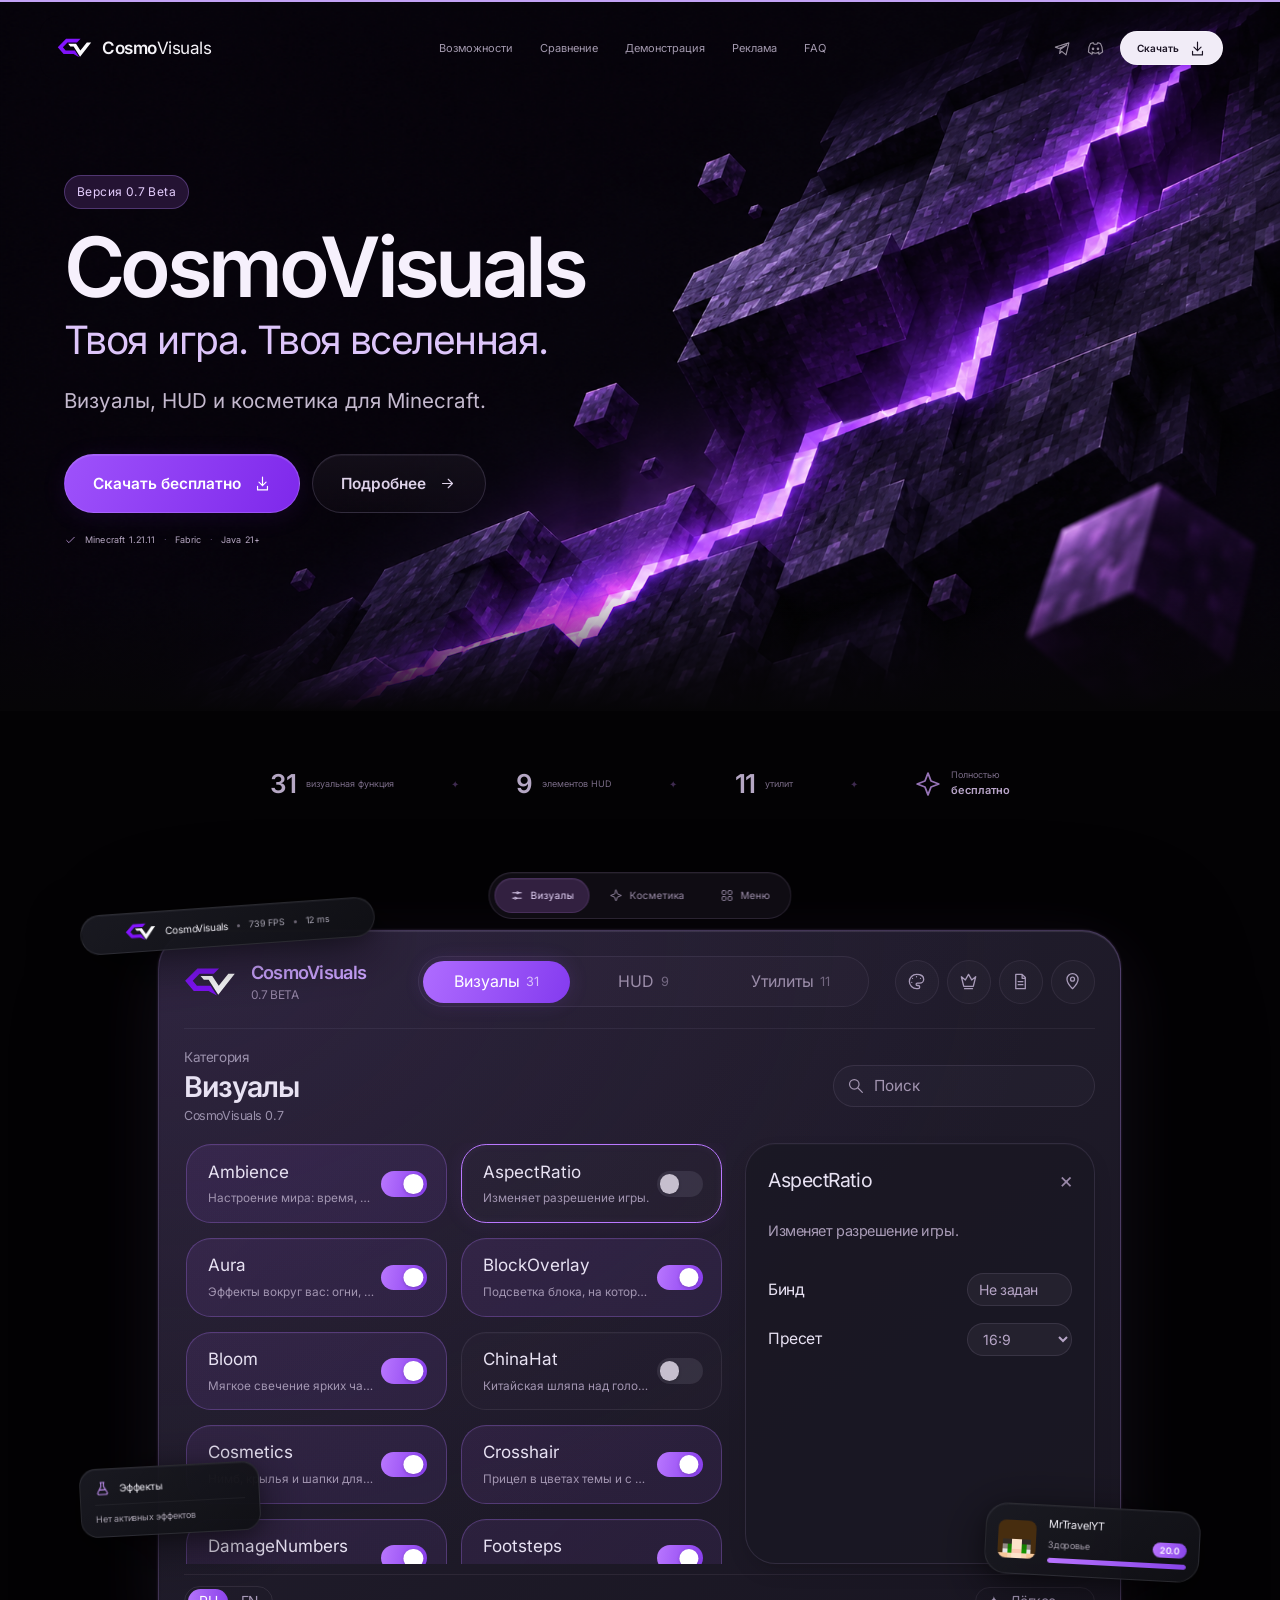
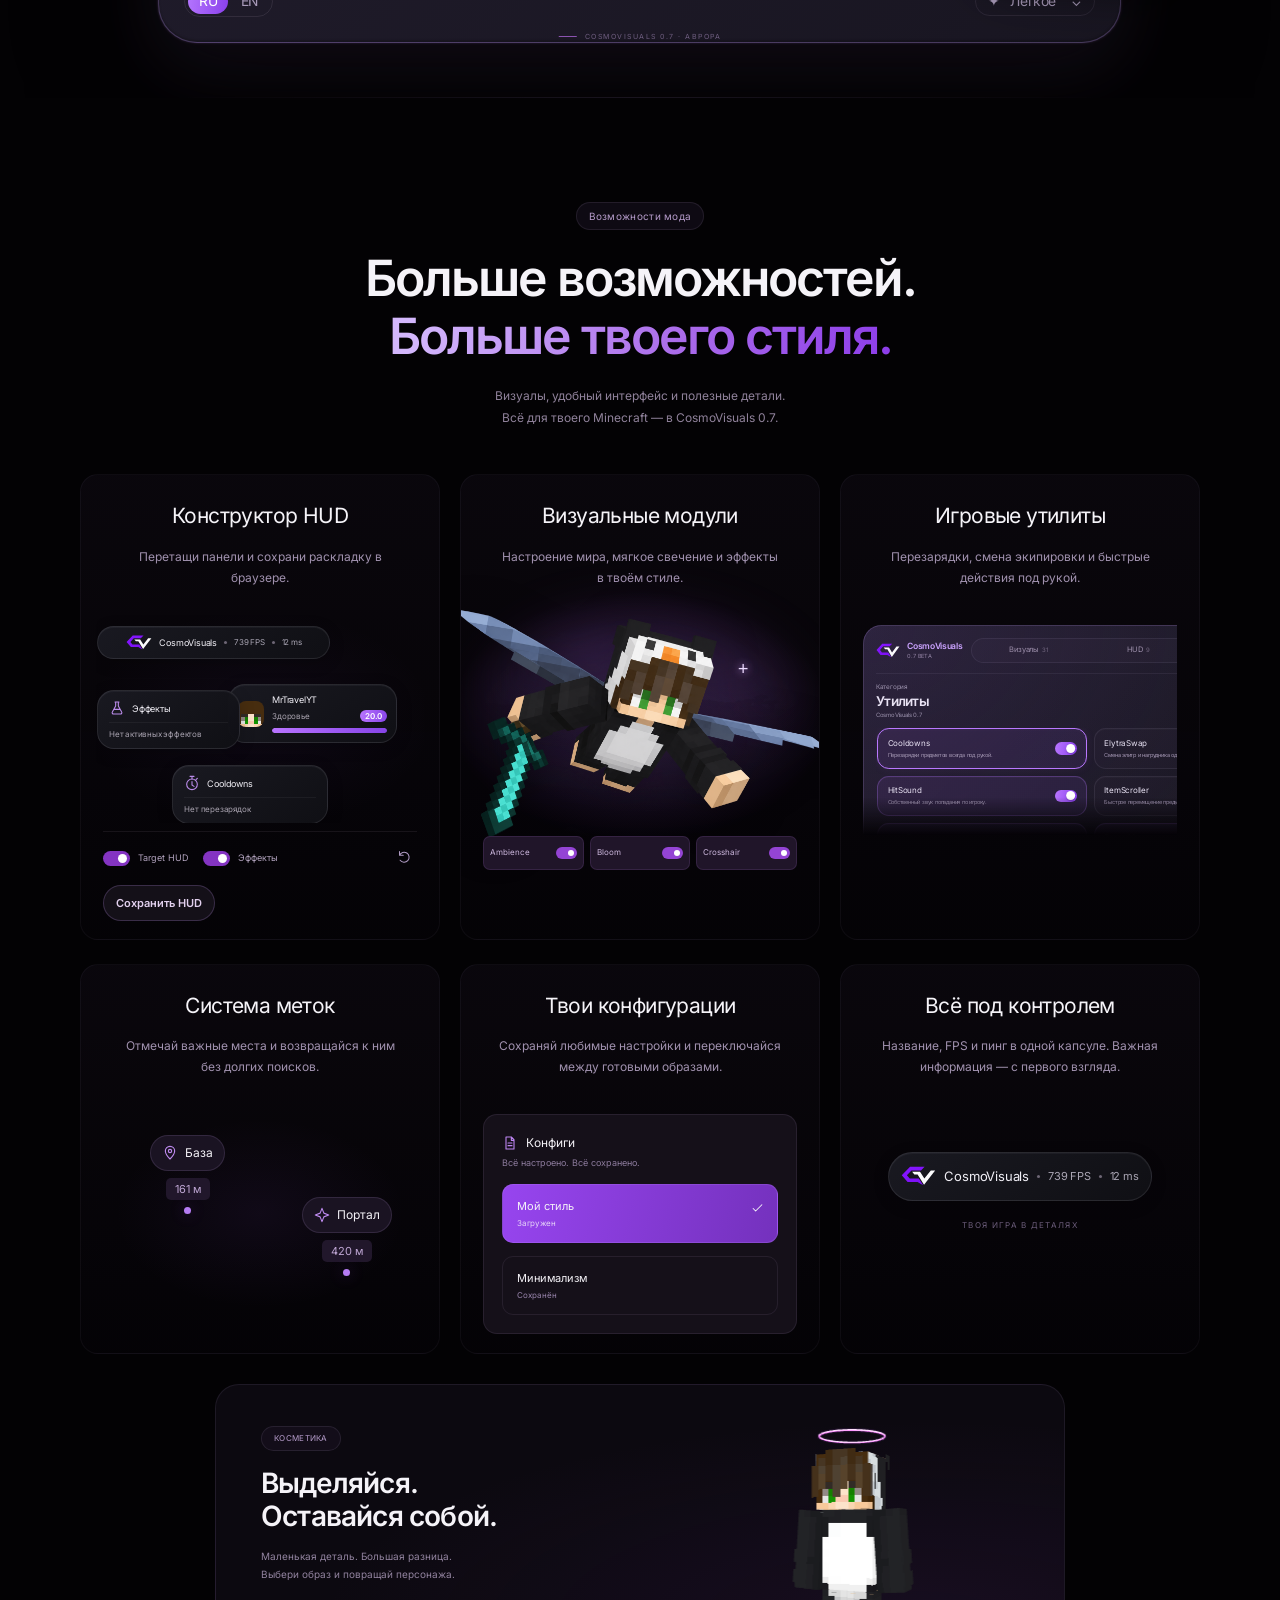
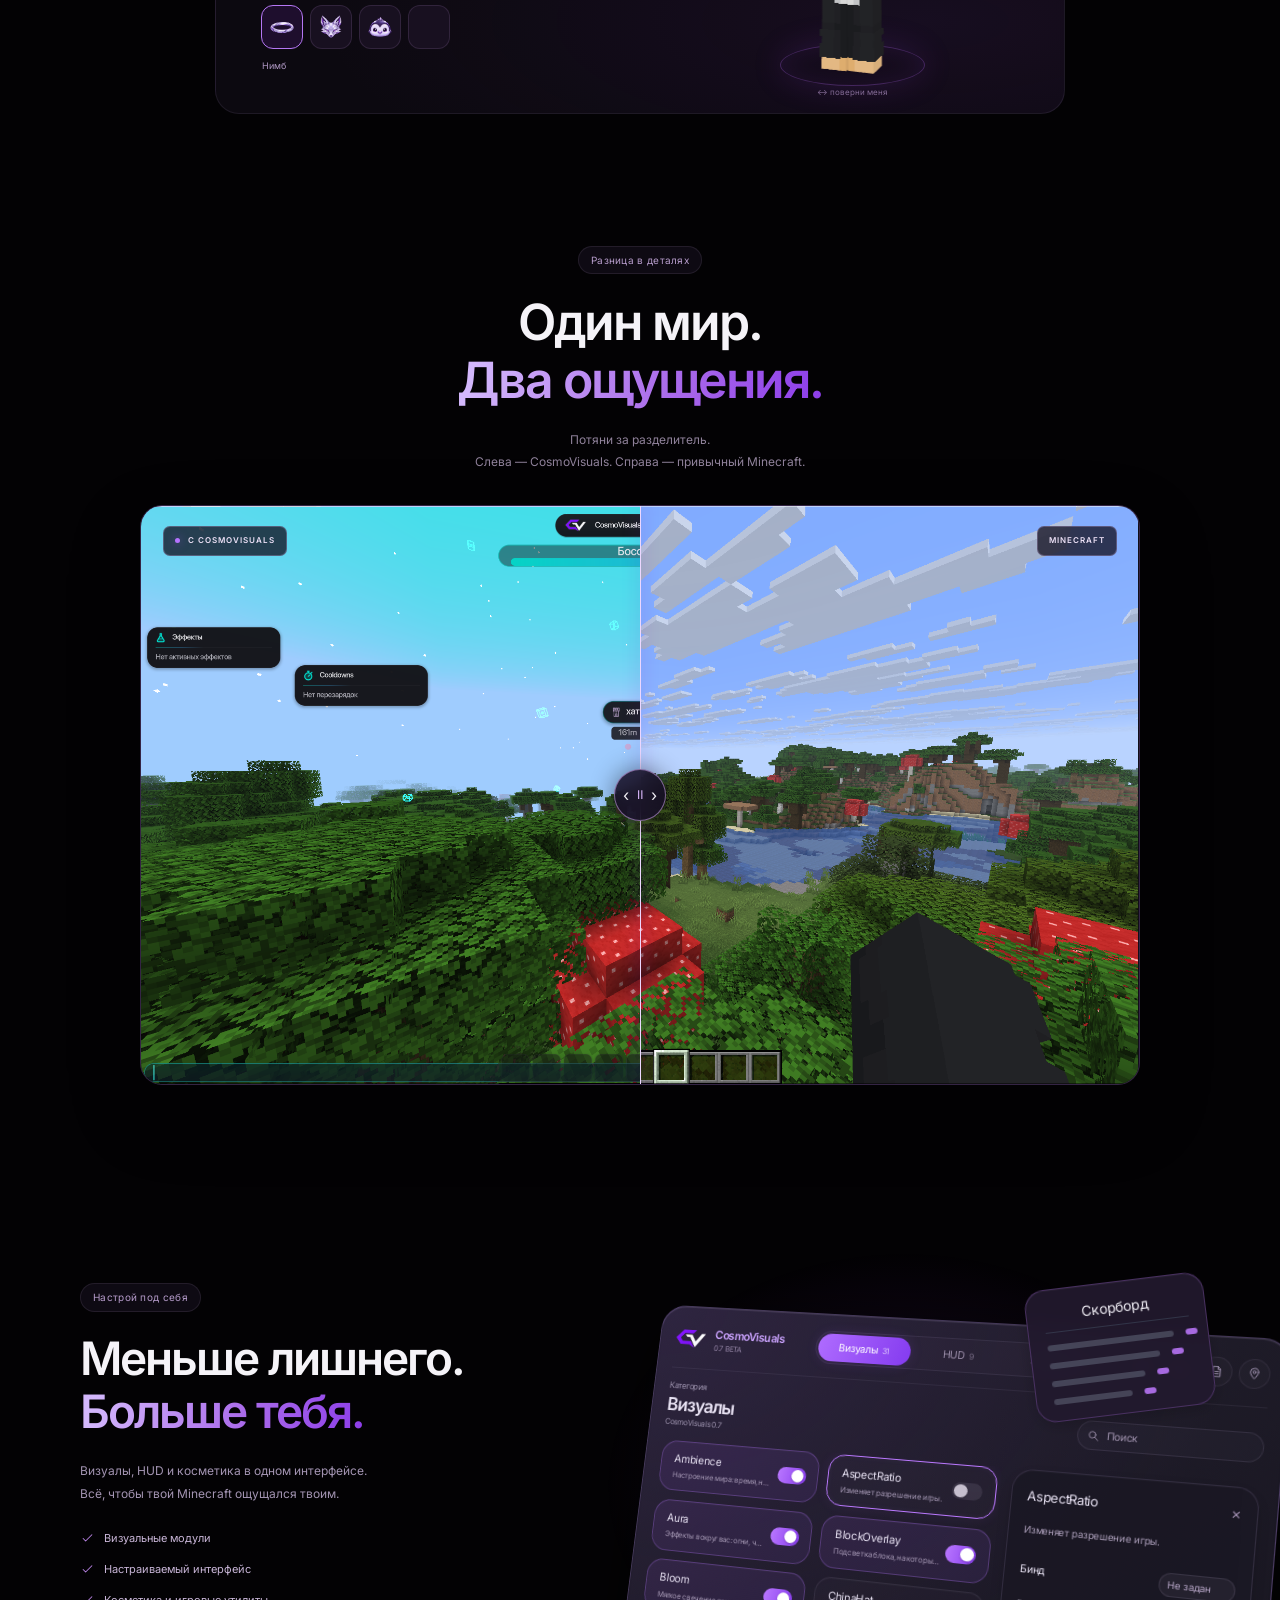
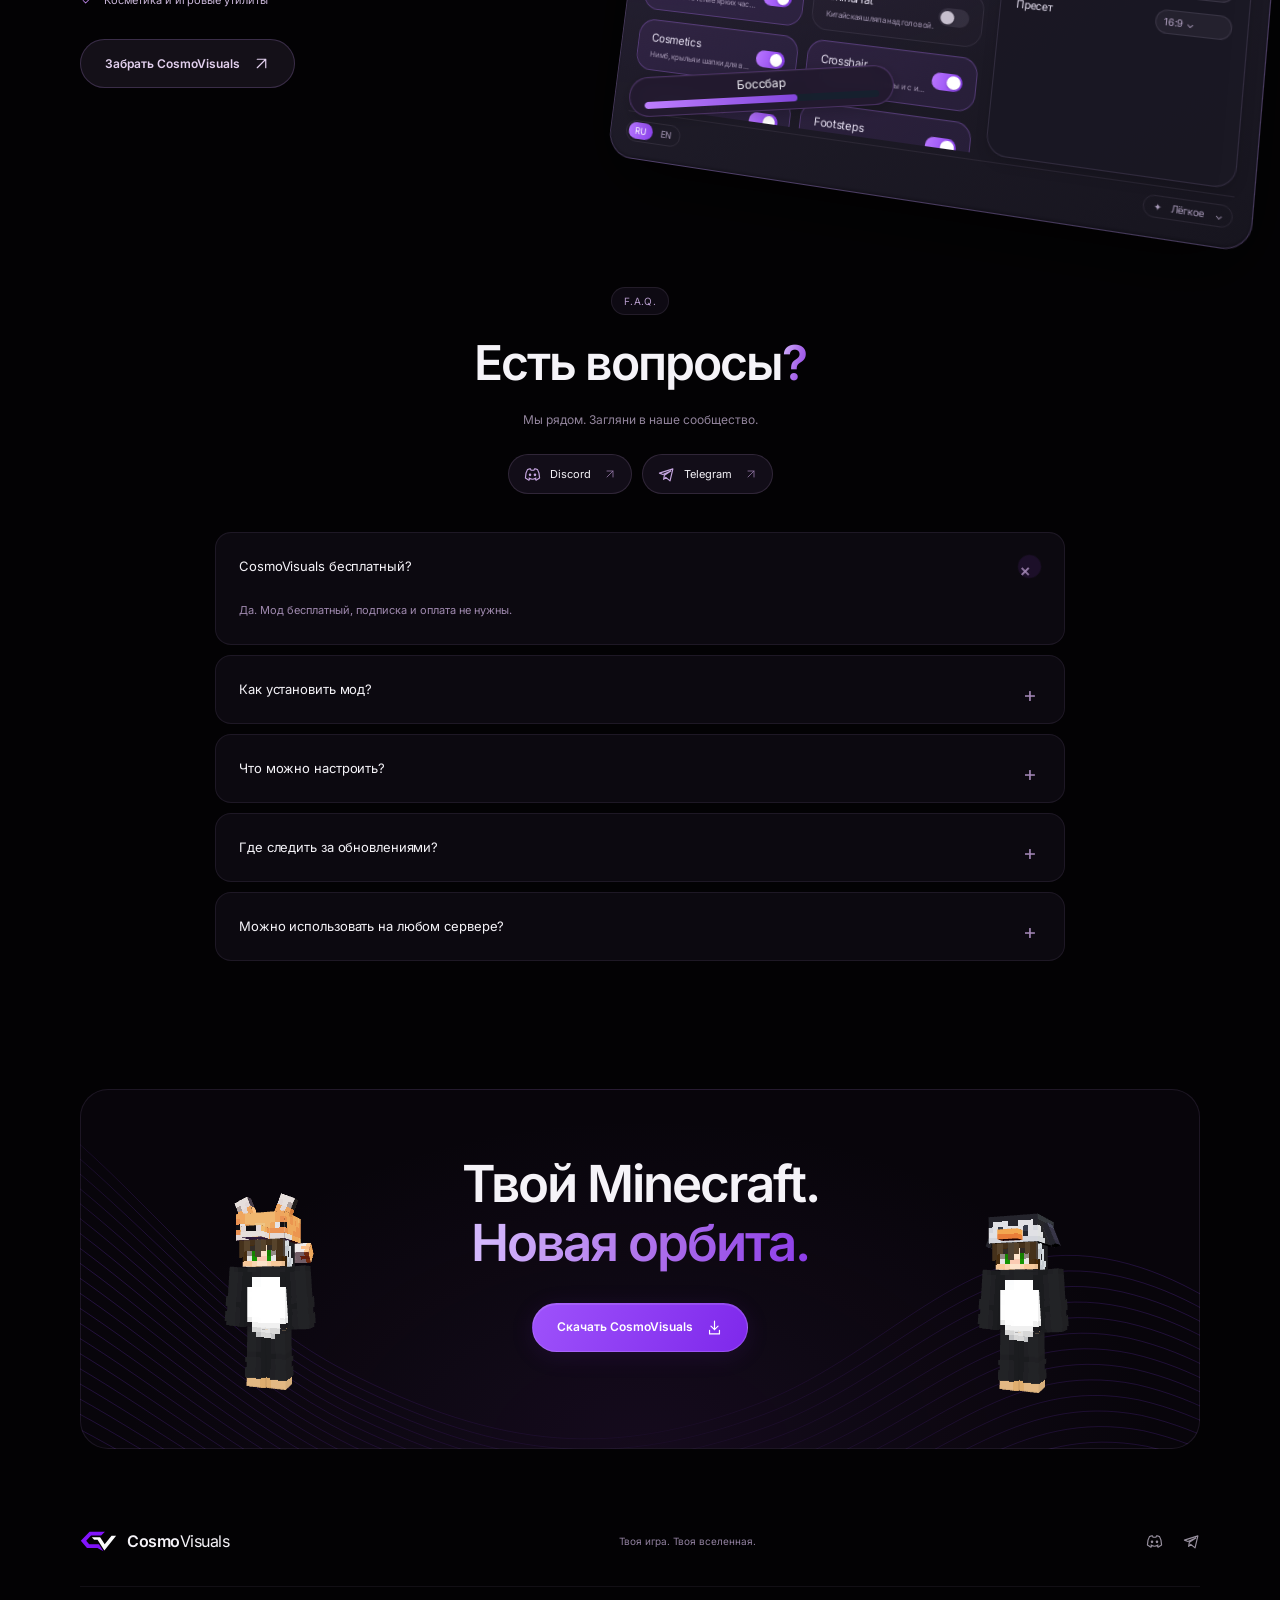
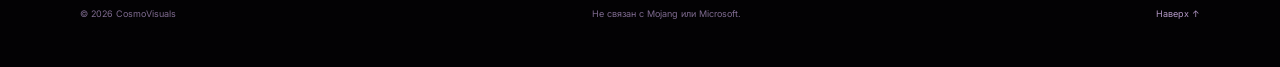
==== index.html @ cb6f689f "Add files via upload" ====
<!doctype html>
<html lang="ru" data-site-motion="always">
<head>
  <meta charset="UTF-8">
  <meta name="viewport" content="width=device-width, initial-scale=1">
  <meta name="theme-color" content="#030204">
  <meta name="description" content="CosmoVisuals — бесплатный визуальный мод для Minecraft. Настраиваемый HUD, визуальные эффекты и косметика в твоём стиле.">
  <meta property="og:title" content="CosmoVisuals — твоя игра, твоя вселенная">
  <meta property="og:description" content="Визуалы, HUD и косметика. Собери свой Minecraft с CosmoVisuals.">
  <meta property="og:type" content="website">
  <title>CosmoVisuals — твоя игра, твоя вселенная</title>
  <link rel="icon" type="image/svg+xml" href="assets/native/brand/logo.svg">
  <link rel="stylesheet" href="styles.css?v=portrait-1">
  <link rel="stylesheet" href="product-ui.css?v=portrait-1">
  <link rel="stylesheet" href="motion.css?v=hover-1">
  <script>
    if ('IntersectionObserver' in window) {
      document.documentElement.classList.add('motion-ready', 'motion-boot');
      window.cosmoMotionFallback = setTimeout(() => {
        document.documentElement.classList.remove('motion-ready', 'motion-boot');
      }, 3000);
    }
  </script>
  <script src="product-ui.js?v=20261025-1" defer></script>
  <script src="app.js?v=hover-1" defer></script>
  <script src="motion.js?v=hover-1" defer></script>
  <script src="download.js?v=20261103-2" defer></script>
  <script type="module" src="model-viewer.js?v=20261025-3"></script>
</head>
<body>
  <svg class="icon-library" xmlns="http://www.w3.org/2000/svg" aria-hidden="true"><defs>
    <symbol id="i-arrow" viewBox="0 0 24 24"><path d="M5 12h14m-6-6 6 6-6 6"/></symbol>
    <symbol id="i-download" viewBox="0 0 24 24"><path d="M12 3v12m-5-5 5 5 5-5M5 16v5h14v-5"/></symbol>
    <symbol id="i-play" viewBox="0 0 24 24"><path d="m9 5 11 7-11 7z"/></symbol>
    <symbol id="i-up-right" viewBox="0 0 24 24"><path d="M6 18 18 6M6 6h12v12"/></symbol>
    <symbol id="i-sliders" viewBox="0 0 24 24"><path d="M4 7h7m4 0h5M4 17h3m4 0h9"/><circle cx="13" cy="7" r="2"/><circle cx="9" cy="17" r="2"/></symbol>
    <symbol id="i-spark" viewBox="0 0 24 24"><path d="m12 2 2.8 7.2L22 12l-7.2 2.8L12 22l-2.8-7.2L2 12l7.2-2.8z"/></symbol>
    <symbol id="i-grid" viewBox="0 0 24 24"><rect x="3" y="3" width="7" height="7" rx="1.5"/><rect x="14" y="3" width="7" height="7" rx="1.5"/><rect x="3" y="14" width="7" height="7" rx="1.5"/><rect x="14" y="14" width="7" height="7" rx="1.5"/></symbol>
    <symbol id="i-telegram" viewBox="0 0 24 24"><path d="m21 4-4 17-6-5-3 3 1-6 9-6-11 5-5-2z"/></symbol>
    <symbol id="i-discord" viewBox="0 0 24 24"><path d="M8 4 5 5C3 8 2 13 2 17l5 3 1-2m8-14 3 1c2 3 3 8 3 12l-5 3-1-2M7 17c3 2 7 2 10 0M9 4l1 2h4l1-2"/><circle cx="8.5" cy="12.5" r="1"/><circle cx="15.5" cy="12.5" r="1"/></symbol>
    <symbol id="i-check" viewBox="0 0 24 24"><path d="m5 12 4 4L19 6"/></symbol>
    <symbol id="i-reset" viewBox="0 0 24 24"><path d="M4 10a8 8 0 1 1 1 8M4 4v6h6"/></symbol>
<symbol id="i-halo" viewBox="0 0 24 24"><ellipse cx="12" cy="7" rx="9" ry="3"/><path d="M8 15c0-5 8-5 8 0v6H8z"/></symbol><symbol id="i-fox" viewBox="0 0 24 24"><path d="m4 3 6 4h4l6-4-1 12-7 6-7-6zM8 12h1m6 0h1m-6 4h4"/></symbol><symbol id="i-penguin" viewBox="0 0 24 24"><path d="M5 19V9a7 7 0 0 1 14 0v10l-4 2H9zM9 9h.01M15 9h.01m-6 4 3 2 3-2"/></symbol><symbol id="i-pig" viewBox="0 0 24 24"><path d="m5 8-2-5 7 3h4l7-3-2 5v11H5z"/><rect x="8" y="12" width="8" height="5" rx="2"/><path d="M10 14h.01M14 14h.01M8 9h.01M16 9h.01"/></symbol>

    <symbol id="i-palette" viewBox="0 0 24 24"><path d="M12 3a9 9 0 1 0 0 18h2a2 2 0 0 0 0-4h-1a1.5 1.5 0 0 1 0-3h3a5 5 0 0 0 5-5c0-4-4-6-9-6Z"/><path d="M7 8h.01M12 6h.01M17 8h.01M6 13h.01"/></symbol>
    <symbol id="i-crown" viewBox="0 0 24 24"><path d="m3 6 5 4 4-7 4 7 5-4-3 12H6ZM7 21h10"/></symbol>
    <symbol id="i-file" viewBox="0 0 24 24"><path d="M6 3h8l4 4v14H6ZM14 3v5h4M9 12h6M9 16h6"/></symbol>
    <symbol id="i-pin" viewBox="0 0 24 24"><path d="M19 9c0 5-7 12-7 12S5 14 5 9a7 7 0 1 1 14 0Z"/><circle cx="12" cy="9" r="2.5"/></symbol>
    <symbol id="i-search" viewBox="0 0 24 24"><circle cx="10" cy="10" r="6.5"/><path d="m15 15 6 6"/></symbol>
    <symbol id="i-clock" viewBox="0 0 24 24"><circle cx="12" cy="14" r="8"/><path d="M9 2h6M12 2v4m6 1 2-2M12 10v5l3 2"/></symbol>
    <symbol id="i-flask" viewBox="0 0 24 24"><path d="M9 3h6M10 3v6L5 18a2 2 0 0 0 2 3h10a2 2 0 0 0 2-3l-5-9V3M8 14h8"/></symbol>
    <symbol id="i-eye" viewBox="0 0 24 24"><path d="M2 12s4-7 10-7 10 7 10 7-4 7-10 7S2 12 2 12Z"/><circle cx="12" cy="12" r="3"/></symbol>
  </defs></svg>
  <a class="skip-link" href="#features">Перейти к содержанию</a>
  <header class="site-header">
    <a class="brand" href="#home" aria-label="CosmoVisuals — главная"><img src="assets/native/brand/logo.svg" alt="" width="44" height="25"><span>Cosmo<span class="brand-light">Visuals</span></span></a>
    <nav class="desktop-nav" aria-label="Главная навигация"><a href="#features">Возможности</a><a href="#experience">Сравнение</a><a href="#showcase">Демонстрация</a><a href="advertising.html">Реклама</a><a href="#faq">FAQ</a></nav>
    <div class="header-actions"><a class="social-icon header-social header-telegram" href="https://t.me/cosmovisuals" target="_blank" rel="noopener noreferrer" aria-label="Telegram CosmoVisuals"><svg><use href="#i-telegram"/></svg></a><a class="social-icon header-social" href="https://dsc.gg/cosmovisuals" target="_blank" rel="noopener noreferrer" aria-label="Discord CosmoVisuals"><svg><use href="#i-discord"/></svg></a><button class="button button-small" data-open-download>Скачать <svg><use href="#i-download"/></svg></button><button class="menu-toggle" data-menu-toggle aria-expanded="false" aria-controls="mobile-nav" aria-label="Открыть меню"><span></span><span></span></button></div>
  </header>
  <nav id="mobile-nav" aria-label="Мобильная навигация"><a href="#features">Возможности</a><a href="#experience">Сравнение</a><a href="#showcase">Демонстрация</a><a href="advertising.html">Реклама</a><a href="#faq">FAQ</a><a href="https://t.me/cosmovisuals" target="_blank" rel="noopener noreferrer">Telegram ↗</a></nav>
  <main>
    <div class="page-progress" aria-hidden="true"></div>
    <section class="hero" id="home">
      <div class="hero-cover">
        <div class="hero-rift-art" aria-hidden="true">
          <svg viewBox="0 0 1683 935" focusable="false">
            <defs>
              <image id="rift-texture" href="assets/hero-rift.png" width="1683" height="935"/>
              <filter id="rift-glow-soften" x="-.15" y="-.15" width="1.3" height="1.3">
                <feGaussianBlur stdDeviation="34"/>
              </filter>
              <linearGradient id="rift-ray-color" x1="100%" y1="100%" x2="0%" y2="0%">
                <stop stop-color="#fff0ff" stop-opacity="1"/>
                <stop offset=".52" stop-color="#d195ff" stop-opacity=".68"/>
                <stop offset="1" stop-color="#883eff" stop-opacity="0"/>
              </linearGradient>
              <clipPath id="rift-ray-opening">
                <path d="M997 675 L1006 651 L1023 644 L1034 636 L1040 620 L1048 596 L1066 590 L1074 582 L1084 570 L1092 558 L1102 552 L1146 544 L1178 535 L1187 536 L1156 548 L1142 556 L1102 562 L1090 576 L1072 597 L1062 623 L1054 636 L1037 649 L1026 675 Z"/>
              </clipPath>
              <mask id="rift-glow-band">
                <path class="rift-light-trail" pathLength="100" d="M160 1080 L475 930 L647 876 L739 831 L849 762 L963 720 L1045 669 L1085 594 L1141 563 L1255 526 L1299 445 L1366 396 L1417 349 L1463 280 L1510 190 L1542 107 L1584 44 L1640 -20 L1850 -240" fill="none" stroke="white" stroke-width="104" filter="url(#rift-glow-soften)"/>
              </mask>
            </defs>
            <use href="#rift-texture"/>
            <use class="rift-glow" href="#rift-texture" mask="url(#rift-glow-band)"/>
            <g clip-path="url(#rift-ray-opening)">
              <g class="rift-rays" fill="url(#rift-ray-color)" stroke="none">
                <path d="M1007 674 L1012 652 L1035 638 L1020 653 L1018 674 Z"/>
                <path d="M1045 632 L1049 608 L1064 595 L1057 611 L1053 632 Z"/>
                <path d="M1093 568 L1104 556 L1157 544 L1113 558 L1100 568 Z"/>
              </g>
            </g>
          </svg>
        </div>
        <div class="hero-copy">
          <span class="hero-version eyebrow">Версия 0.7 Beta</span>
          <h1 class="hero-brand">CosmoVisuals</h1>
          <p class="hero-slogan">Твоя игра. Твоя вселенная.</p>
          <p class="hero-description">Визуалы, HUD и косметика для Minecraft.</p>
          <div class="hero-buttons"><button class="button" data-open-download>Скачать бесплатно <svg><use href="#i-download"/></svg></button><a class="button button-ghost" href="#features">Подробнее <svg><use href="#i-arrow"/></svg></a></div>
          <div class="hero-compatibility"><span class="compatibility-mark"><svg><use href="#i-check"/></svg></span> Minecraft 1.21.11 <span>·</span> Fabric <span>·</span> Java 21+</div>
        </div>
      </div>
      <div class="spec-strip page-width"><div><strong>31</strong><span>визуальная функция</span></div><span class="spec-cross" aria-hidden="true">✦</span><div><strong>9</strong><span>элементов HUD</span></div><span class="spec-cross" aria-hidden="true">✦</span><div><strong>11</strong><span>утилит</span></div><span class="spec-cross" aria-hidden="true">✦</span><div class="free-spec"><svg><use href="#i-spark"/></svg><span>Полностью<br><strong>бесплатно</strong></span></div></div>
      <div class="hero-stage" draggable="false" aria-label="Интерфейс CosmoVisuals">
        <div class="orbit orbit-one" aria-hidden="true"></div><div class="orbit orbit-two" aria-hidden="true"></div>
        <div class="scene-switcher" role="tablist" aria-label="Предпросмотр интерфейса"><button role="tab" id="tab-gui" aria-controls="scene-gui" data-scene="gui" class="active" aria-selected="true"><svg><use href="#i-sliders"/></svg>Визуалы</button><button role="tab" id="tab-cosmetics" aria-controls="scene-cosmetics" data-scene="cosmetics" aria-selected="false"><svg><use href="#i-spark"/></svg>Косметика</button><button role="tab" id="tab-menu" aria-controls="scene-menu" data-scene="menu" aria-selected="false"><svg><use href="#i-grid"/></svg>Меню</button></div>
        <div class="interface-frame"><div data-hero-scene="gui" id="scene-gui" role="tabpanel" aria-labelledby="tab-gui" class="hero-native-scene active"><div data-gui-demo="visuals" data-gui-interactive="true" aria-label="Интерактивный интерфейс CosmoVisuals 0.7"></div></div><div data-hero-scene="cosmetics" id="scene-cosmetics" role="tabpanel" aria-labelledby="tab-cosmetics" class="hero-native-scene" hidden><div data-gui-demo="cosmetics" aria-label="Косметика CosmoVisuals 0.7"></div></div><div data-hero-scene="menu" id="scene-menu" role="tabpanel" aria-labelledby="tab-menu" class="hero-native-scene menu-scene" hidden><img src="assets/main-menu.png" draggable="false" alt="Главное меню CosmoVisuals с фиолетовой планетой и замком у озера" width="1280" height="720"></div></div>
        <span class="native-hud native-watermark floating-hud hero-watermark"><img src="assets/native/brand/logo.svg" alt=""><strong>CosmoVisuals</strong><i></i><span>739 FPS</span><i></i><span>12 ms</span></span>
        <span class="native-hud native-target floating-hud hero-target"><span class="skin-face"></span><span class="target-content"><strong>MrTravelYT</strong><span class="target-health">Здоровье <b>20.0</b></span><span class="health-track"><span></span></span></span></span>
        <span class="native-hud native-effects floating-hud hero-effects"><span class="hud-line"><svg aria-hidden="true"><use href="#i-flask"/></svg><strong>Эффекты</strong></span><span class="hud-description">Нет активных эффектов</span></span>
        <span class="stage-caption"><span></span> COSMOVISUALS 0.7 · АВРОРА</span>
      </div>
      <div class="hero-bottom-line" aria-hidden="true"></div>
    </section>

    <section class="features page-width section-space" id="features">
      <div class="section-heading reveal"><div><span class="eyebrow section-kicker">Возможности мода</span><h2>Больше возможностей.<br><span class="gradient-text">Больше твоего стиля.</span></h2></div><p>Визуалы, удобный интерфейс и полезные детали.<br>Всё для твоего Minecraft — в CosmoVisuals 0.7.</p></div>
      <div class="feature-grid">
        <article class="feature-card hud-card reveal">
          <h3>Конструктор HUD</h3><p>Перетащи панели и сохрани раскладку в браузере.</p>
          <div class="hud-playground" id="hud-playground" aria-label="Интерактивная демонстрация HUD">

            <button class="draggable hud-demo-watermark" data-hud="watermark" aria-label="Переместить панель CosmoVisuals. Используйте мышь или стрелки"><span class="native-hud native-watermark "><img src="assets/native/brand/logo.svg" alt=""><strong>CosmoVisuals</strong><i></i><span>739 FPS</span><i></i><span>12 ms</span></span></button>
            <button class="draggable hud-demo-target" data-hud="target" aria-label="Переместить панель игрока. Используйте мышь или стрелки"><span class="native-hud native-target "><span class="skin-face"></span><span class="target-content"><strong>MrTravelYT</strong><span class="target-health">Здоровье <b>20.0</b></span><span class="health-track"><span></span></span></span></span></button>
            <button class="draggable hud-demo-effects" data-hud="effects" aria-label="Переместить панель эффектов. Используйте мышь или стрелки"><span class="native-hud native-effects "><span class="hud-line"><svg aria-hidden="true"><use href="#i-flask"/></svg><strong>Эффекты</strong></span><span class="hud-description">Нет активных эффектов</span></span></button>
            <button class="draggable hud-demo-cooldowns" data-hud="cooldowns" aria-label="Переместить перезарядки. Используйте мышь или стрелки"><span class="native-hud native-cooldowns "><span class="hud-line"><svg aria-hidden="true"><use href="#i-clock"/></svg><strong>Cooldowns</strong></span><span class="hud-description">Нет перезарядок</span></span></button>
          </div>
          <div class="hud-toolbar"><label><input type="checkbox" data-hud-toggle="target" checked><span></span>Target HUD</label><label><input type="checkbox" data-hud-toggle="effects" checked><span></span>Эффекты</label><button id="reset-hud" class="reset-button" aria-label="Сбросить расположение HUD"><svg><use href="#i-reset"/></svg></button></div>
          <div class="hud-settings">
            <button id="save-hud" class="button button-outline" type="button">Сохранить HUD</button>
          </div>
          <p id="hud-status" role="status"></p>
        </article>
        <article class="feature-card visual-card reveal">
          <h3>Визуальные модули</h3><p>Настроение мира, мягкое свечение и эффекты в твоём стиле.</p>
          <div class="visual-preview" id="visual-preview" data-ambience="true" data-bloom="true" data-crosshair="true"><img class="benefit-world" src="assets/gameplay-off.webp" alt="Игровой мир Minecraft для примера визуальных настроек" loading="lazy" width="1919" height="1112"><div class="ambient-tint" aria-hidden="true"></div><div class="bloom-light" aria-hidden="true"></div><span class="preview-crosshair" aria-hidden="true">+</span><img class="benefit-character" src="assets/character-flight.png" alt="Ваш персонаж в шапке пингвина с крыльями" width="1536" height="1024" loading="lazy"></div>
          <div class="visual-controls" role="group" aria-label="Пример визуальных настроек"><button role="switch" aria-checked="true" data-visual="ambience">Ambience<span class="mini-switch"></span></button><button role="switch" aria-checked="true" data-visual="bloom">Bloom<span class="mini-switch"></span></button><button role="switch" aria-checked="true" data-visual="crosshair">Crosshair<span class="mini-switch"></span></button></div>
        </article>
        <article class="feature-card utilities-card reveal"><h3>Игровые утилиты</h3><p>Перезарядки, смена экипировки и быстрые действия под рукой.</p><div class="benefit-visual" role="img" aria-label="Утилиты CosmoVisuals: Cooldowns, ElytraSwap, HitSound"><div data-gui-demo="utilities"></div></div></article>
        <article class="feature-card marks-card reveal"><h3>Система меток</h3><p>Отмечай важные места и возвращайся к ним без долгих поисков.</p><div class="marker-demo"><span class="cv-marker"><strong><svg><use href="#i-pin"/></svg>База</strong><span>161 м</span></span><span class="cv-marker"><strong><svg><use href="#i-spark"/></svg>Портал</strong><span>420 м</span></span></div></article>
        <article class="feature-card configs-card reveal"><h3>Твои конфигурации</h3><p>Сохраняй любимые настройки и переключайся между готовыми образами.</p><div class="config-demo"><strong><svg><use href="#i-file"/></svg>Конфиги</strong><small>Всё настроено. Всё сохранено.</small><div class="config-row is-active"><span>Мой стиль</span><small>Загружен</small><svg><use href="#i-check"/></svg></div><div class="config-row"><span>Минимализм</span><small>Сохранён</small></div></div></article>
        <article class="feature-card information-card reveal"><h3>Всё под контролем</h3><p>Название, FPS и пинг в одной капсуле. Важная информация — с первого взгляда.</p><div class="watermark-demo"><span class="native-hud native-watermark"><img src="assets/native/brand/logo.svg" alt=""><strong>CosmoVisuals</strong><i></i><span>739 FPS</span><i></i><span>12 ms</span></span><small>ТВОЯ ИГРА В ДЕТАЛЯХ</small></div></article>
      </div>
        <article class="feature-card cosmetics-card reveal">
          <div class="cosmetic-text"><span class="eyebrow section-kicker">КОСМЕТИКА</span><h3>Выделяйся.<br>Оставайся собой.</h3><p>Маленькая деталь. Большая разница.<br>Выбери образ и повращай персонажа.</p><div class="cosmetic-options" role="group" aria-label="Выбор косметики"><button data-character="halo" class="active" aria-pressed="true" aria-label="Нимб" title="Нимб"><img src="assets/generated-icons/halo.png" alt="" width="26" height="26" draggable="false" decoding="async"></button><button data-character="fox" aria-pressed="false" aria-label="Лиса" title="Лиса"><img src="assets/generated-icons/fox.png" alt="" width="26" height="26" draggable="false" decoding="async"></button><button data-character="penguin" aria-pressed="false" aria-label="Пингвин" title="Пингвин"><img src="assets/generated-icons/penguin.png" alt="" width="26" height="26" draggable="false" decoding="async"></button><button data-character="pig" aria-pressed="false" aria-label="Свинка" title="Свинка"><img src="assets/generated-icons/pig.png" alt="" width="26" height="26" draggable="false" decoding="async"></button></div><span id="cosmetic-name" class="cosmetic-name" aria-live="polite">Нимб</span></div>
          <div class="character-stage"><div class="character-orbit" aria-hidden="true"></div><div id="cosmetic-viewer" class="native-model" data-model-viewer="halo" data-character="halo" aria-label="3D-модель персонажа. Перетащите, чтобы повернуть."></div><span class="rotation-hint" aria-hidden="true">↔ поверни меня</span></div>
        </article>
    </section>

    <section class="experience section-space" id="experience">
      <div class="page-width"><div class="section-heading reveal"><div><span class="eyebrow section-kicker">Разница в деталях</span><h2>Один мир.<br><span class="gradient-text">Два ощущения.</span></h2></div><p>Потяни за разделитель.<br>Слева — CosmoVisuals. Справа — привычный Minecraft.</p></div>
        </div>
      <div class="comparison comparison-wide reveal" id="comparison" style="--split:50%">
          <img class="compare-base" src="assets/gameplay-off.webp" alt="Minecraft без CosmoVisuals" loading="lazy" width="1919" height="1112">
          <div class="compare-overlay"><img src="assets/gameplay-on.webp" alt="Minecraft с CosmoVisuals" loading="lazy" width="1919" height="1107"></div>
          <div class="compare-badges"><span><span class="status-dot"></span> С COSMOVISUALS</span><span>MINECRAFT</span></div>
          <div class="compare-divider" aria-hidden="true"><span>‹ <b>Ⅱ</b> ›</span></div>
          <input id="compare-range" type="range" min="0" max="100" value="50" aria-label="Сравнение Minecraft с CosmoVisuals и без него">
      </div>
    </section>

    <section class="showcase page-width section-space" id="showcase">
      <div class="showcase-copy reveal"><span class="eyebrow section-kicker">Настрой под себя</span><h2>Меньше лишнего.<br><span class="gradient-text">Больше тебя.</span></h2><p>Визуалы, HUD и косметика в одном интерфейсе.<br>Всё, чтобы твой Minecraft ощущался твоим.</p><ul class="plain-features"><li><svg><use href="#i-check"/></svg> Визуальные модули</li><li><svg><use href="#i-check"/></svg> Настраиваемый интерфейс</li><li><svg><use href="#i-check"/></svg> Косметика и игровые утилиты</li></ul><button class="button button-outline" data-open-download>Забрать CosmoVisuals <svg><use href="#i-up-right"/></svg></button></div>
      <div class="showcase-scene reveal"><div class="showcase-glow" aria-hidden="true"></div><div class="showcase-gui" data-gui-demo="visuals" aria-label="Меню настройки CosmoVisuals 0.7"></div><span class="native-hud native-scoreboard showcase-score"><strong>Скорборд</strong><span></span><span></span><span></span><span></span></span><span class="native-hud native-boss showcase-boss"><span class="boss-label">Боссбар</span><span class="boss-track"><span></span></span></span></div>
    </section>


    <section class="faq page-width section-space" id="faq"><div class="faq-intro reveal"><span class="eyebrow section-kicker">F.A.Q.</span><h2>Есть вопросы<span class="gradient-text">?</span></h2><p>Мы рядом. Загляни в наше сообщество.</p><div class="community-links"><a href="https://dsc.gg/cosmovisuals" target="_blank" rel="noopener noreferrer"><svg><use href="#i-discord"/></svg>Discord<svg class="small-arrow"><use href="#i-up-right"/></svg></a><a href="https://t.me/cosmovisuals" target="_blank" rel="noopener noreferrer"><svg><use href="#i-telegram"/></svg>Telegram<svg class="small-arrow"><use href="#i-up-right"/></svg></a></div></div>
      <div class="faq-list reveal"><details open><summary>CosmoVisuals бесплатный?<span>+</span></summary><p>Да. Мод бесплатный, подписка и оплата не нужны.</p></details><details><summary>Как установить мод?<span>+</span></summary><p>Скачай CosmoVisuals 0.7 Beta. Нужны Minecraft 1.21.11, Fabric Loader 0.19.5+, Fabric API и Java 21+. Помести JAR в папку mods и запусти профиль Fabric.</p></details><details><summary>Что можно настроить?<span>+</span></summary><p>Визуальные эффекты, элементы HUD, косметику и утилиты. Интерфейс и примеры показаны на этой странице.</p></details><details><summary>Где следить за обновлениями?<span>+</span></summary><p>В нашем <a href="https://t.me/cosmovisuals" target="_blank" rel="noopener noreferrer">Telegram</a> и <a href="https://dsc.gg/cosmovisuals" target="_blank" rel="noopener noreferrer">Discord</a>. Там же можно задать вопрос.</p></details><details><summary>Можно использовать на любом сервере?<span>+</span></summary><p>У каждого сервера свои правила модификаций. Проверь их перед использованием и включай только разрешённые функции.</p></details></div>
    </section>

    <section class="final-cta page-width reveal" id="download"><div class="cta-orbit" aria-hidden="true"></div><div class="cta-character cta-character-left" data-model-viewer="fox" aria-hidden="true"></div><div class="cta-copy"><h2>Твой Minecraft.<br><span class="gradient-text">Новая орбита.</span></h2><button class="button" data-open-download>Скачать CosmoVisuals <svg><use href="#i-download"/></svg></button></div><div class="cta-character cta-character-right" data-model-viewer="penguin" aria-hidden="true"></div></section>
  </main>
  <footer class="page-width"><div class="footer-top"><a class="brand" href="#home"><img src="assets/native/brand/logo.svg" alt="" width="44" height="25"><span>Cosmo<span class="brand-light">Visuals</span></span></a><span>Твоя игра. Твоя вселенная.</span><div class="footer-socials"><a class="social-icon" href="https://dsc.gg/cosmovisuals" target="_blank" rel="noopener noreferrer" aria-label="Discord CosmoVisuals"><svg><use href="#i-discord"/></svg></a><a class="social-icon" href="https://t.me/cosmovisuals" target="_blank" rel="noopener noreferrer" aria-label="Telegram CosmoVisuals"><svg><use href="#i-telegram"/></svg></a></div></div><div class="footer-bottom"><span>© 2026 CosmoVisuals</span><span>Не связан с Mojang или Microsoft.</span><a href="#home">Наверх ↑</a></div></footer>
  <dialog id="download-dialog" aria-labelledby="download-title"><button class="dialog-close" data-close-dialog aria-label="Закрыть окно">×</button><img class="dialog-logo" src="assets/native/brand/logo.svg" alt="" width="86" height="48"><span class="eyebrow">COSMOVISUALS · 0.7 BETA</span><h2 id="download-title">Твоя новая орбита.</h2><p>CosmoVisuals 0.7 Beta · 124,7 МБ</p><button id="download-file" class="button" data-manifest="downloads/manifest.json">Скачать мод бесплатно <svg><use href="#i-download"/></svg></button><div id="download-progress" hidden><progress id="download-meter" max="100" value="0"></progress><div class="download-progress-row"><span id="download-status" role="status">Подготовка…</span><button id="cancel-download" type="button">Отмена</button></div></div>
    <section class="install-guide" aria-labelledby="install-title">
      <h3 id="install-title">Как установить мод</h3>
      <ol>
        <li>Подготовь <strong>Java 21+</strong> и профиль <strong>Minecraft 1.21.11</strong>.</li>
        <li>Установи <strong>Fabric Loader 0.19.5+</strong> и скачай <strong>Fabric API для Minecraft 1.21.11</strong>.</li>
        <li>Положи JAR-файлы CosmoVisuals и Fabric API в папку <code>mods</code>. Запусти профиль Fabric.</li>
      </ol>
      <label for="install-os">Путь для</label>
      <select id="install-os"><option value="windows">Windows</option><option value="macos">macOS</option><option value="linux">Linux</option></select>
      <input id="mods-path" aria-label="Путь к папке mods" value="%APPDATA%\.minecraft\mods" readonly spellcheck="false">
      <button id="copy-mods-path" type="button" class="button button-outline">Скопировать путь к папке mods</button>
      <p id="copy-mods-status" role="status"></p>
      <small>Для отдельной игровой папки профиля используй папку <code>mods</code> внутри неё. Если папки <code>mods</code> ещё нет, создай её.</small>
    </section>
  <div class="dialog-socials"><a href="https://t.me/cosmovisuals" target="_blank" rel="noopener noreferrer">Новости в Telegram ↗</a><a href="https://dsc.gg/cosmovisuals" target="_blank" rel="noopener noreferrer">Наш Discord ↗</a></div></dialog>
  <div class="toast" id="toast" role="status" aria-live="polite"></div>
</body>
</html>
---- styles.css ----
.sr-only{position:absolute!important;width:1px!important;height:1px!important;padding:0!important;margin:-1px!important;overflow:hidden!important;clip:rect(0,0,0,0)!important;white-space:nowrap!important;border:0!important}
.native-hud{display:block;text-align:left;background:#17171e;border:1px solid #c9b4e215;border-radius:18px;color:#f1eff6;font-family:var(--font);font-size:11px;line-height:1.25;box-shadow:0 5px 22px #0004;letter-spacing:-.2px;font-weight:400;overflow:hidden}
.native-hud strong{font-weight:500}.native-watermark{display:flex;align-items:center;justify-content:space-between;gap:9px;padding:10px 15px;white-space:nowrap;border-radius:50px;font-size:10px}.native-watermark img{width:31px!important;height:18px!important;object-fit:contain}.native-watermark strong{font-size:10px}.native-watermark>span{font-size:9px;color:#aaa6b4}.native-watermark i{width:3px;height:3px;border-radius:50%;background:#6d6675}.native-target{display:flex;align-items:center;gap:12px;padding:12px;border-radius:22px}.skin-face{--face-size:38px;flex-shrink:0;width:var(--face-size);height:var(--face-size);border-radius:8px;background-image:url('assets/native/skin.png');background-repeat:no-repeat;background-size:calc(var(--face-size)*8) calc(var(--face-size)*8);background-position:calc(-1*var(--face-size)) calc(-1*var(--face-size));image-rendering:pixelated}.target-content{display:block;flex:1;min-width:0}.target-content>strong{display:block;font-size:11px;margin-bottom:5px}.target-health{display:flex;align-items:center;justify-content:space-between;gap:10px;color:#a8a2ae;font-size:9px}.target-health b{padding:2px 7px;border-radius:9px;background:linear-gradient(100deg,#00ccc5,#23b5e7);color:white;font-size:9px;font-weight:600}.health-track{display:block;height:5px;margin-top:6px;background:#ffffff15;border-radius:10px;overflow:hidden}.health-track>span{display:block;width:100%;height:100%;border-radius:10px;background:linear-gradient(90deg,#00d3c6,#35adea)}.native-effects,.native-cooldowns,.native-near{padding:11px 14px 12px;border-radius:17px}.hud-line{display:flex;align-items:center;gap:9px;border-bottom:1px solid #ffffff0c;padding-bottom:8px;margin-bottom:8px;font-size:10px}.native-hud .hud-line img{width:17px!important;height:17px!important;object-fit:contain;filter:brightness(0) saturate(100%) invert(66%) sepia(81%) saturate(1282%) hue-rotate(126deg) brightness(104%) contrast(104%)}.hud-description{display:block;font-size:9px;color:#a8a2af;white-space:nowrap}.draggable>.native-hud{width:100%;pointer-events:none;box-sizing:border-box}.draggable .native-watermark{padding:8px 12px;gap:7px}.draggable .native-watermark img{width:27px!important;height:15px!important}.draggable .native-watermark strong{font-size:9px}.draggable .native-watermark>span{font-size:8px}.draggable .native-target{padding:10px;gap:9px;border-radius:17px}.draggable .skin-face{--face-size:30px}.draggable .target-content>strong{font-size:10px}.draggable .target-health{font-size:8px}.draggable .target-health b{font-size:8px;padding:1px 5px}.draggable .native-effects,.draggable .native-cooldowns{padding:9px 11px}.draggable .hud-line{font-size:9px;gap:7px;padding-bottom:6px;margin-bottom:6px}.draggable .native-hud .hud-line img{width:14px!important;height:14px!important}.draggable .hud-description{font-size:8px}.native-scoreboard{display:flex;flex-direction:column;gap:12px;padding:16px 17px;background:#253e49e0;border-radius:20px;border-color:#00c8cc6b;backdrop-filter:blur(10px)}.native-scoreboard>strong{text-align:center;font-size:14px;font-weight:500;padding-bottom:8px;border-bottom:1px solid #a2efff22}.native-scoreboard>span{display:block;width:88%;height:6px;background:#d1efff33;border-radius:5px;position:relative}.native-scoreboard>span:nth-child(3){width:77%}.native-scoreboard>span:nth-child(4){width:65%}.native-scoreboard>span:nth-child(5){width:55%}.native-scoreboard>span:after{content:'';position:absolute;left:calc(100% + 12px);height:6px;width:12px;border-radius:5px;background:#22baca88}.native-boss{background:#233d46c9;border:1px solid #00cbb078;border-radius:30px;padding:4px 14px 7px;backdrop-filter:blur(10px)}.boss-label{display:block;text-align:center;font-size:12px;margin-bottom:5px}.boss-track{display:block;height:7px;background:#0d262d88;border-radius:10px;overflow:hidden}.boss-track>span{display:block;width:65%;height:100%;border-radius:10px;background:linear-gradient(90deg,#00d2c3,#2db7de)}.utility-cooldown.native-hud,.utility-near.native-hud{font-size:10px}.utility-near.native-hud{padding:12px 14px}.native-model{height:100%;width:100%;position:relative;z-index:2;touch-action:pan-y}.native-model canvas{width:100%;height:100%;display:block;cursor:grab}.native-model canvas:active{cursor:grabbing}.character-stage{width:43%;right:2%;height:290px;bottom:22px}.character-stage .character-orbit{z-index:0;bottom:9px}.cosmetic-options svg{width:22px;height:22px;color:#9c8caf}.cosmetic-options .active svg{color:#d2adfb}.cta-character{width:175px;height:290px;opacity:1}.cta-character canvas{display:block;width:100%;height:100%}.hero-native-scene{width:100%;min-height:470px}.hero-native-scene>img{width:100%;height:auto}.live-menu{min-height:440px;display:flex;align-items:center;justify-content:center;flex-direction:column;gap:14px;background:radial-gradient(ellipse,#2e154e77,transparent 67%)}.live-menu>img{width:102px!important;height:58px!important;object-fit:contain}.live-menu>strong{font-size:30px;letter-spacing:-1px;font-weight:600}.live-menu-options{display:grid;grid-template-columns:repeat(3,1fr);gap:14px;width:90%;margin-top:18px}.live-menu-options>span{border:1px solid #aa7bf35b;background:#17121fb0;box-shadow:inset 0 0 25px #aa7bf308;border-radius:16px;min-height:124px;display:flex;align-items:center;justify-content:center;flex-direction:column;gap:16px;font-size:12px;color:#d7cde2}.live-menu-options svg{width:33px;height:33px;color:#e7def1}.download-install{font-size:10px!important;color:#8f7e9f!important;line-height:1.8!important;margin:16px 0 0!important}#download-progress{margin-top:18px}#download-meter{display:block;width:100%;height:5px;border:0;border-radius:10px;overflow:hidden;appearance:none;background:#31243f}#download-meter::-webkit-progress-bar{background:#31243f;border-radius:10px}#download-meter::-webkit-progress-value{background:linear-gradient(90deg,#8a21ff,#ce89ff);border-radius:10px}#download-meter::-moz-progress-bar{background:#ae5dff}.download-progress-row{display:flex;align-items:center;justify-content:space-between;gap:14px;margin-top:11px}#download-status{font-size:10px;color:#b6a2c9;text-align:left}#cancel-download{border:0;background:none;font-size:10px;color:#c4a8db;padding:3px}#download-file[aria-disabled="true"]{opacity:.6;cursor:wait;transform:none}
/* CosmoVisuals — centered, restrained presentation. */
@font-face{font-family:'Cosmo Inter';font-style:normal;font-weight:400;font-display:swap;src:url('assets/native/fonts/inter.ttf') format('truetype')}
@font-face{font-family:'Cosmo Inter';font-style:normal;font-weight:600 900;font-display:swap;src:url('assets/native/fonts/inter_semibold.ttf') format('truetype')}
:root{color-scheme:dark;--bg:#030204;--surface:#0b090e;--text:#f5f3f8;--muted:#918a9a;--purple:#9139fc;--lavender:#c2a2f5;--line:#d9c7fa15;--font:'Cosmo Inter','Segoe UI',sans-serif}
*{box-sizing:border-box}html{scroll-behavior:smooth;scroll-padding-top:28px;overflow-x:clip}body{margin:0;background:var(--bg);color:var(--text);font:14px/1.65 var(--font);-webkit-font-smoothing:antialiased;overflow-x:clip}button,input{font:inherit}button,a,input,summary{-webkit-tap-highlight-color:transparent}button,a{touch-action:manipulation}button{color:inherit;cursor:pointer}a{color:inherit;text-decoration:none}img{display:block;max-width:100%;height:auto}svg{width:22px;height:22px;fill:none;stroke:currentColor;stroke-width:1.65;stroke-linecap:round;stroke-linejoin:round;flex-shrink:0}.icon-library{position:absolute;width:0;height:0;overflow:hidden}button:focus-visible,a:focus-visible,input:focus-visible,summary:focus-visible{outline:2px solid var(--lavender);outline-offset:5px}::selection{background:#762bc9;color:white}[hidden]{display:none!important}
.page-width{width:min(1120px,calc(100% - 96px));margin-inline:auto}.section-space{padding-top:132px}.skip-link{position:fixed;z-index:100;top:12px;left:12px;padding:12px;background:var(--purple);transform:translateY(-160%)}.skip-link:focus{transform:none}.sr-only{position:absolute!important;width:1px!important;height:1px!important;padding:0!important;margin:-1px!important;overflow:hidden!important;clip:rect(0,0,0,0)!important;white-space:nowrap!important;border:0!important}
.site-header{position:fixed;z-index:30;top:16px;left:50%;transform:translateX(-50%);width:min(1200px,calc(100% - 64px));height:64px;padding:0 16px;display:flex;align-items:center;justify-content:space-between;gap:25px;border:1px solid transparent;border-radius:18px;background:transparent;backdrop-filter:blur(0);-webkit-backdrop-filter:blur(0);transition:background .25s,border-color .25s,backdrop-filter .25s}.site-header.is-scrolled{background:#08060cde;border-color:#e5d0ff18;backdrop-filter:blur(22px);-webkit-backdrop-filter:blur(22px);box-shadow:0 8px 30px #0003}.brand{display:inline-flex;align-items:center;gap:10px;font-size:17px;font-weight:600;letter-spacing:-.5px;flex-shrink:0}.brand img{width:35px;height:auto}.brand-light{font-weight:400}.desktop-nav{display:flex;align-items:center;gap:27px;font-size:11px;color:#a49aaF}.desktop-nav a{transition:color .2s}.desktop-nav a:hover,.desktop-nav a.active{color:#fff}.header-actions{display:flex;align-items:center;gap:16px}.social-icon{display:flex;align-items:center;justify-content:center;color:#98909f;transition:color .2s,transform .2s}.social-icon:hover{color:#dac4ff;transform:translateY(-2px)}.social-icon svg{width:17px;height:17px}
.button{display:inline-flex;position:relative;align-items:center;justify-content:center;gap:13px;min-height:49px;padding:0 24px;border:1px solid #cda7ff45;border-radius:999px;color:#fff;background:linear-gradient(115deg,#9e52fb,#7e28eb);box-shadow:inset 0 1px #ead9ff26,0 4px 25px #7a29d71f;font-size:12px;font-weight:600;white-space:nowrap;transition:transform .2s,box-shadow .2s,background .2s}.button:hover{transform:translateY(-2px);box-shadow:0 6px 32px #912df844,inset 0 1px #e0c3ff38}.button svg{width:17px;height:17px}.button-small{min-height:34px;padding-inline:16px;font-size:10px;gap:10px;border-radius:999px;background:#f1ecf7;border-color:#fff5;color:#1b1424;box-shadow:none}.button-ghost{background:linear-gradient(180deg,#201a2780,#15101960);border-color:#c4afe32e;color:#ded2e9;box-shadow:inset 0 1px #e6d6ff10}.button-ghost:hover{background:#2a2037;box-shadow:inset 0 1px #e6d6ff15}.button-outline{background:#141018;border-color:#b48bdf3d;color:#e2d0ee;box-shadow:none}.button-outline:hover{background:#2c173e}.play-dot{display:grid;place-items:center;width:19px;height:19px;border:1px solid #a090b3;border-radius:50%}.play-dot svg{width:10px;height:10px;fill:currentColor;stroke-width:0}.menu-toggle{display:none;border:0;background:none;width:30px;padding:7px 2px}.menu-toggle span{display:block;height:1.5px;margin:6px 0;background:#e5dcee;transition:transform .2s}#mobile-nav{display:none}
/* The actual product sits alongside the headline. */
.hero{display:block;position:relative;isolation:isolate;overflow:hidden;min-height:0;padding:156px 0 55px;background:radial-gradient(ellipse 700px 360px at 50% 31%,#35105218,transparent 75%)}.hero-copy{position:relative;z-index:6;width:calc(100% - 48px);max-width:1080px;margin-inline:auto;padding:0;text-align:center}.eyebrow{display:inline-flex;align-items:center;gap:9px;font-size:10px;letter-spacing:.4px;font-weight:400;color:#b9a9ca}.beta-pill{padding:5px 13px 5px 6px;border:1px solid #d7c2ee24;border-radius:50px;color:#b5a7c2;background:linear-gradient(140deg,#211829a6,#141018b3);font-size:10px;letter-spacing:.1px;box-shadow:inset 0 1px #eddcff0c,0 0 24px #8736be09}.status-dot{display:inline-block;width:5px;height:5px;flex-shrink:0;border-radius:50%;background:#b573ff;box-shadow:0 0 10px #aa4cff90}.pill-divider{height:9px;width:1px;background:#65536e;margin:0 2px}.hero h1{font-size:inherit;line-height:1.05;letter-spacing:-2.7px;font-weight:600;margin:25px 0 22px}.gradient-text{color:#b889f5;background:linear-gradient(105deg,#d3b7fc 6%,#aa6bea 58%,#8c3ce9);-webkit-background-clip:text;background-clip:text;-webkit-text-fill-color:transparent}.hero-copy>p{color:#92879d;font-size:13px;line-height:1.9;margin:0}.hero-buttons{display:flex;align-items:center;justify-content:center;flex-wrap:wrap;gap:10px;margin-top:28px}.hero-compatibility{display:flex;align-items:center;justify-content:center;gap:8px;font-size:9px;color:#776984;margin-top:20px;letter-spacing:.15px}.hero-compatibility>span:not(.compatibility-mark){color:#5d4b70}.compatibility-mark{display:grid;place-items:center;color:#b795d2}.compatibility-mark svg{width:13px;height:13px}
.starfield{position:absolute;inset:0 0 auto;height:900px;z-index:-1;opacity:1;pointer-events:none;background:url('assets/flow-field.svg') center 15px/1600px 850px no-repeat;mask-image:linear-gradient(transparent 3%,#000 23%,#000 80%,transparent);-webkit-mask-image:linear-gradient(transparent 3%,#000 23%,#000 80%,transparent)}.hero-aura{position:absolute;width:900px;height:500px;left:50%;top:500px;transform:translateX(-50%);background:radial-gradient(ellipse,#662c9d1a,transparent 67%);filter:blur(25px);z-index:-1;pointer-events:none}.hero-stage{--pointer-x:0px;--pointer-y:0px;position:relative;width:min(1020px,calc(100% - 80px));height:665px;perspective:1800px;margin:115px auto 0}.interface-frame{position:absolute;width:83%;left:8.5%;top:18px;transform:translate(var(--pointer-x),var(--pointer-y));transform-origin:50% 50%;filter:drop-shadow(0 0 1px #b382e555) drop-shadow(0 25px 55px #000a);animation:none}.hero-native-scene{width:100%;min-height:0;aspect-ratio:1316/974;display:flex;align-items:center}.hero-native-scene>img{width:100%;height:auto;max-height:none}.menu-scene img{border-radius:24px;border:1px solid #ab7adc33;box-shadow:0 0 50px #642d8a18}.orbit{display:none}.orbit-two{display:none}.floating-hud{position:absolute;z-index:3;filter:drop-shadow(0 12px 25px #0008);pointer-events:none;animation:none}.hero-watermark{width:250px;left:0;top:0;transform:rotate(-4deg)}.hero-target{width:215px;right:0;top:355px;transform:rotate(3deg)}.hero-effects{width:180px;left:0;top:455px;transform:rotate(-3deg)}
.scene-switcher{position:absolute;z-index:6;top:-48px;bottom:auto;left:50%;transform:translateX(-50%);display:flex;gap:4px;padding:5px;border:1px solid #d5bdf522;background:#141019c7;backdrop-filter:blur(16px);border-radius:999px;box-shadow:inset 0 1px #eee0ff0a}.scene-switcher button{display:flex;align-items:center;gap:7px;border:1px solid transparent;background:none;color:#9c8eaa;padding:8px 15px;border-radius:999px;font-size:10px;transition:color .2s,background .2s}.scene-switcher svg{width:13px;height:13px}.scene-switcher button.active{background:#322040;border-color:#a476cc2e;color:#e8d7fb;box-shadow:inset 0 1px #eee0ff10}.scene-switcher button:hover{color:#fff}.stage-caption{display:flex;position:absolute;left:50%;right:auto;bottom:0;transform:translateX(-50%);align-items:center;gap:8px;color:#6f5e80;font-size:7px;letter-spacing:1.5px;white-space:nowrap}.stage-caption span{width:18px;height:1px;background:#8b53b0}.scroll-cue{position:absolute;bottom:40px;left:max(60px,calc((100vw - 1272px)/2));display:flex;align-items:center;gap:12px;font-size:8px;letter-spacing:2px;color:#7c698c}.scroll-cue>span{width:34px;height:1px;background:linear-gradient(90deg,#ad65e7,#ad65e700)}.hero-bottom-line{position:absolute;bottom:0;left:14%;right:14%;height:1px;background:linear-gradient(90deg,transparent,#cda7f21c,transparent)}.hero-stage,.hero-stage *,.showcase-scene,.showcase-scene *,.native-hud,.utility-composition,.utility-composition *{user-select:none;-webkit-user-select:none}.hero-stage img,.showcase-scene img,.cosmetic-options img{-webkit-user-drag:none;pointer-events:none}
.spec-strip{width:min(740px,calc(100% - 56px));padding:0;display:flex;align-items:center;justify-content:space-between;border:0;gap:20px;margin:57px auto 0;position:relative;z-index:5}.spec-strip>div{display:flex;align-items:center;gap:10px}.spec-strip>div>strong{font-size:26px;line-height:1.1;letter-spacing:-1px;font-weight:600;color:#b5a7c4}.spec-strip>div>span{font-size:9px;line-height:1.6;color:#796b86}.spec-cross{color:#3f2b50;font-size:10px}.free-spec svg{width:26px;height:26px;color:#9673b6}.spec-strip .free-spec strong{font-size:11px;font-weight:600;color:#b9a5c9}.section-heading{display:block;text-align:center;max-width:860px;margin:0 auto 44px}h2{font-size:clamp(36px,3.9vw,52px);line-height:1.15;letter-spacing:-2px;font-weight:600;margin:20px 0 0}.section-kicker{font-size:10px;letter-spacing:.3px;color:#b69ccb;padding:5px 12px;border:1px solid #cab1e31c;border-radius:999px;background:#1c142578}.text-muted{color:#776883}.section-heading>p{margin:20px 0 0;font-size:12px;line-height:1.85;color:#90829b}
.feature-grid{display:grid;grid-template-columns:1fr 1fr;gap:18px}.feature-card{position:relative;isolation:isolate;min-height:440px;padding:30px;border:1px solid #d1b6ef17;border-radius:24px;background:linear-gradient(145deg,#100c15,#08060c);overflow:hidden;transition:border-color .3s}.feature-card:hover{border-color:#b88ae43b}.card-top{display:flex;align-items:center;margin-bottom:18px}.card-symbol{display:grid;place-items:center;width:34px;height:34px;background:#a875dd0b;border:1px solid #c296e71c;border-radius:50%;color:#b491d0}.card-symbol svg{width:18px;height:18px}.feature-card h3{font-size:24px;line-height:1.25;letter-spacing:-.8px;margin:0 0 10px;font-weight:600}.feature-card p{font-size:11px;line-height:1.8;color:#92839f;margin:0}.hud-card{background:radial-gradient(ellipse at 40% 90%,#4820621c,transparent 65%),linear-gradient(145deg,#100c15,#08060c)}.hud-playground{height:218px;position:relative;margin:15px -9px 6px;overflow:hidden;background-image:radial-gradient(#c78bf223 .8px,transparent .8px);background-size:19px 19px;border-radius:12px}.draggable{position:absolute;padding:0;border:1px solid transparent;border-radius:18px;background:none;cursor:grab;touch-action:none;user-select:none;transition:filter .2s,border-color .2s}.draggable:hover{border-color:#ba86ef70;filter:drop-shadow(0 0 9px #a857e62e)}.draggable.is-dragging{z-index:5;cursor:grabbing;border-color:#d3a3ff}.hud-demo-watermark{width:230px;left:3%;top:7%}.hud-demo-target{width:196px;left:45%;top:31%}.hud-demo-effects{width:168px;left:3%;top:42%}.hud-demo-cooldowns{width:168px;left:32%;top:73%}.hud-toolbar{display:flex;align-items:center;gap:19px;padding-top:16px;border-top:1px solid var(--line)}.hud-toolbar label{display:inline-flex;align-items:center;gap:8px;font-size:10px;color:#b2a3be;cursor:pointer}.hud-toolbar input{appearance:none;width:27px;height:15px;background:#392a46;border-radius:20px;position:relative;margin:0;cursor:pointer;transition:background .2s}.hud-toolbar input:checked{background:#8434c2}.hud-toolbar input:after{content:'';position:absolute;width:9px;height:9px;border-radius:50%;background:#c2b0d0;left:3px;top:3px;transition:transform .2s}.hud-toolbar input:checked:after{transform:translateX(12px);background:#fff}.hud-toolbar label>span{display:none}.reset-button{margin-left:auto;border:0;background:none;padding:5px;color:#b09bc4}.reset-button svg{width:15px;height:15px}
.visual-preview{position:relative;height:185px;margin-top:24px;overflow:hidden;border-radius:12px;border:1px solid #a27ec438;isolation:isolate}.visual-preview>img{width:100%;height:100%;object-fit:cover;object-position:center 54%;filter:brightness(.63) saturate(.8);transition:filter .45s}.ambient-tint{position:absolute;inset:0;background:linear-gradient(180deg,#a352dc96,#5c1b8b24 55%,#1f092f10);mix-blend-mode:color;opacity:1;transition:opacity .4s;pointer-events:none}.bloom-light{position:absolute;inset:-25px;background:radial-gradient(ellipse at 67% 17%,#c8afff90,#a560ef30 22%,transparent 63%);mix-blend-mode:screen;transition:opacity .4s;pointer-events:none}.preview-crosshair{position:absolute;left:50%;top:50%;transform:translate(-50%,-50%);font:27px/1 monospace;color:#eddbff;text-shadow:0 0 8px #cc9cff;transition:opacity .2s}.visual-preview-label{position:absolute;left:10px;bottom:9px;padding:3px 7px;border-radius:4px;background:#110c1bbf;color:#e1caef;font-size:6px;letter-spacing:1.2px}.visual-preview[data-ambience='false'] .ambient-tint,.visual-preview[data-bloom='false'] .bloom-light,.visual-preview[data-crosshair='false'] .preview-crosshair{opacity:0}.visual-preview[data-bloom='false']>img{filter:brightness(.48) saturate(.75)}.visual-controls{display:flex;gap:6px;margin-top:12px}.visual-controls button{display:flex;align-items:center;justify-content:space-between;gap:7px;flex:1;min-width:0;padding:9px 8px;border:1px solid #af76e024;border-radius:7px;background:#201529;color:#cdb8de;font-size:9px}.visual-controls button[aria-checked='false']{background:#141019;border-color:#a67cc117;color:#a597af}.mini-switch{position:relative;flex-shrink:0;width:21px;height:12px;border-radius:10px;background:#9444d4;transition:background .2s}.mini-switch:after{content:'';position:absolute;width:6px;height:6px;top:3px;left:12px;border-radius:50%;background:#fff;transition:left .2s}[aria-checked='false'] .mini-switch{background:#3c3047}[aria-checked='false'] .mini-switch:after{left:3px}
.cosmetics-card,.utilities-card{min-height:360px}.cosmetics-card{display:flex;align-items:center;background:radial-gradient(ellipse at 83% 72%,#59277e25,transparent 60%),#0c0910}.cosmetic-text{position:relative;z-index:3;width:64%}.cosmetic-text .eyebrow{margin-bottom:16px;font-size:8px}.cosmetic-text h3{font-size:28px;line-height:1.18;margin-bottom:14px}.cosmetic-text p{font-size:10px}.cosmetic-options{display:flex;gap:7px;margin-top:22px}.cosmetic-options button{display:grid;place-items:center;width:42px;height:44px;border:1px solid #bd93d927;border-radius:12px;background:#181020;transition:background .2s,border-color .2s}.cosmetic-options button.active{background:#6927a332;border-color:#b577f4}.cosmetic-options button:hover{border-color:#bb90df}.cosmetic-options img{width:26px!important;height:26px!important;object-fit:contain;image-rendering:auto}.cosmetic-name{display:block;margin-top:10px;padding-left:1px;color:#b098c4;font-size:9px}.character-stage{position:absolute;width:43%;height:300px;right:1%;bottom:27px;display:flex;align-items:center;justify-content:center}.character-orbit{position:absolute;width:145px;height:42px;bottom:15px;border:1px solid #a15bdd58;border-radius:50%;box-shadow:0 0 32px #8d38d32d,inset 0 0 22px #8d38d31a}.rotation-hint{position:absolute;bottom:-5px;font-size:8px;color:#846c96}.native-model{position:relative;z-index:2;width:100%;height:100%;touch-action:pan-y}.native-model canvas{display:block;width:100%;height:100%;cursor:grab}.native-model canvas:active{cursor:grabbing}.model-fallback{position:absolute;inset:0;width:100%;height:100%;object-fit:contain;image-rendering:pixelated;padding:25px}
.utilities-card{background:radial-gradient(ellipse at 50% 80%,#5423741c,transparent 64%),#0c0910}.utility-composition{position:relative;height:170px;margin-top:8px}.waypoint{position:absolute;left:62%;top:5px;z-index:2;display:flex;align-items:center;gap:8px;padding:4px 12px;border:1px solid #a272cc4d;border-radius:30px;background:#1d1429;font-size:11px;transform:rotate(6deg)}.waypoint>span{color:#c698ed;font-size:20px}.waypoint small{position:absolute;top:37px;left:25px;min-width:44px;padding:1px 6px;border-radius:5px;font-size:9px;color:#b9a1cb;background:#24182f;white-space:nowrap;text-align:center}.utility-cooldown{position:absolute;width:201px;left:5px;top:38px;transform:rotate(-7deg);z-index:1}.utility-near{position:absolute;width:219px;left:37%;top:115px;transform:rotate(4deg);z-index:2}.utility-orbit{position:absolute;left:22px;top:50px;width:330px;height:125px;border:1px dashed #b975e929;border-radius:50%;transform:rotate(-16deg)}
/* Complete original game frames remain visible at every screen size. */
.experience{position:relative}.comparison{position:relative;overflow:hidden;isolation:isolate;background:#100d17;border:1px solid #9f68cb40;border-radius:22px;box-shadow:0 28px 70px #0004}.comparison-wide{width:calc(100% - 48px);margin-inline:auto;aspect-ratio:1919/1112}.compare-base{position:absolute;inset:0}.comparison .compare-base,.comparison .compare-overlay img{width:100%;height:100%;max-width:none;object-fit:contain;object-position:center;pointer-events:none;user-select:none;-webkit-user-drag:none}.compare-overlay{position:absolute;inset:0;clip-path:inset(0 calc(100% - var(--split)) 0 0)}.compare-badges{position:absolute;inset:20px 22px auto;display:flex;justify-content:space-between;gap:10px;z-index:3;pointer-events:none}.compare-badges>span{display:inline-flex;align-items:center;gap:8px;padding:7px 11px;border:1px solid #e1c2ff40;border-radius:7px;background:#110d1bbf;backdrop-filter:blur(12px);color:#ede1f7;font-size:8px;font-weight:600;letter-spacing:1px}.compare-divider{position:absolute;top:0;bottom:0;width:1px;left:var(--split);background:#ecd7ff;box-shadow:0 0 15px #7524be;pointer-events:none;z-index:2}.compare-divider>span{position:absolute;top:50%;left:0;transform:translate(-50%,-50%);display:flex;align-items:center;justify-content:center;gap:8px;width:52px;height:52px;border:1px solid #cfa4ee8c;border-radius:50%;background:#160d26dc;backdrop-filter:blur(10px);font-size:16px;box-shadow:0 0 25px #0007}.compare-divider b{font-size:12px;font-weight:400;color:#ddbaff}#compare-range{position:absolute;inset:0;width:100%;height:100%;display:block;opacity:0;margin:0;z-index:4;cursor:ew-resize;touch-action:pan-y}#comparison:focus-within{outline:2px solid #c588ff;outline-offset:4px}
.showcase{display:grid;grid-template-columns:.9fr 1.1fr;gap:45px;align-items:center;min-height:670px}.showcase-copy h2{font-size:46px;margin-top:20px}.showcase-copy>p{font-size:12px;color:#a394b2;line-height:1.9;margin:23px 0}.plain-features{list-style:none;display:grid;gap:13px;padding:0;margin:0 0 30px;font-size:11px;color:#c9b6d8}.plain-features li{display:flex;align-items:center;gap:9px}.plain-features svg{width:15px;height:15px;color:#b882e2}.showcase-scene{min-height:450px;position:relative;perspective:1200px;isolation:isolate}.showcase-gui{width:590px;max-width:112%;position:absolute;left:0;top:55px;transform:rotateY(-13deg) rotateX(6deg) rotateZ(5deg);filter:drop-shadow(0 20px 35px #0009)}.showcase-glow{position:absolute;inset:-30px;z-index:-1;background:radial-gradient(ellipse,#8c2dcc30,transparent 65%)}.showcase-score{position:absolute;width:180px;top:20px;right:-10px;transform:rotate(-7deg);animation:none}.showcase-boss{position:absolute;width:265px;bottom:0;left:20px;transform:rotate(-3deg);animation:none}
.faq{display:grid;grid-template-columns:1fr;gap:38px;width:min(850px,calc(100% - 96px))}.faq-intro h2{font-size:48px;margin-top:20px}.faq-intro>p{font-size:12px;color:#92849c;margin:20px 0 24px}.community-links{display:flex;justify-content:center;gap:10px}.community-links>a{display:flex;align-items:center;gap:9px;font-size:11px;padding:10px 15px;background:#120d18;border:1px solid #d0aae528;border-radius:999px;transition:border-color .2s}.community-links>a:hover{border-color:#a571ce}.community-links svg{width:17px;height:17px;color:#c5a5df}.community-links .small-arrow{width:12px;height:12px;margin-left:4px;color:#9376a6}.faq-list{border:0;display:grid;gap:10px}details{border:1px solid #d0b3eb17;background:#0c0910;border-radius:16px;padding:0 23px}summary{display:flex;align-items:center;justify-content:space-between;gap:20px;padding:22px 0;list-style:none;cursor:pointer;font-size:13px;font-weight:400;letter-spacing:-.1px}summary::-webkit-details-marker{display:none}summary>span{display:grid;place-items:center;flex-shrink:0;width:23px;height:23px;border:0;border-radius:50%;font-size:21px;font-weight:400;color:#9d82b0;transition:transform .2s}details[open] summary>span{transform:rotate(45deg);background:#a43cff1a}details p{margin:0;padding:0 35px 23px 0;font-size:11px;line-height:1.9;color:#a08aaf}details p a{color:#d2b1ed;text-decoration:underline;text-underline-offset:3px}
.final-cta{position:relative;isolation:isolate;overflow:hidden;margin-top:128px;margin-bottom:54px;min-height:360px;padding:65px 20px;border:1px solid #cba2ed1c;border-radius:28px;background:radial-gradient(ellipse at 50% 100%,#64308824,transparent 65%),url('assets/flow-field.svg') center center/1300px auto no-repeat,#08050b}.cta-copy{position:relative;z-index:3;text-align:center}.cta-copy h2{font-size:51px;margin:0 0 30px}.cta-orbit{display:none}.cta-character{position:absolute;width:175px;height:290px;pointer-events:none;contain:layout paint}.cta-character-left{left:9%;top:62px}.cta-character-right{right:8%;top:65px}.cta-character canvas{display:block;position:absolute;inset:0;width:100%;height:100%;backface-visibility:hidden}footer{padding-bottom:25px}.footer-top{display:flex;align-items:center;justify-content:space-between;gap:20px;padding:25px 0 31px;border-bottom:1px solid #d5b6f012}.footer-top .brand{font-size:16px}.footer-top .brand img{width:37px}.footer-top>span{font-size:10px;color:#91809f}.footer-socials{display:flex;gap:20px}.footer-bottom{display:flex;justify-content:space-between;align-items:center;padding:20px 0;gap:15px;font-size:9px;color:#7f6b90}.footer-bottom a{color:#b398c6}
dialog{width:480px;max-width:calc(100% - 32px);padding:43px 34px 32px;border:1px solid #c69ce333;border-radius:26px;background:radial-gradient(ellipse at 50% 0%,#45235d33,transparent 60%),#0e0913;color:var(--text);box-shadow:0 30px 100px #000b;text-align:center;overflow:visible}dialog::backdrop{background:#06040dd4;backdrop-filter:blur(12px)}.dialog-close{position:absolute;top:10px;right:14px;padding:6px;border:0;background:none;color:#cbb2db;font-size:27px;line-height:1}.dialog-logo{width:75px;margin:0 auto 24px}.dialog-logo+span{font-size:8px}dialog h2{font-size:28px;margin-top:17px}dialog p{font-size:12px;line-height:1.9;color:#b8a2ca;margin:18px 0 24px}dialog .button{width:100%;gap:12px;padding-inline:12px}.dialog-socials{display:flex;justify-content:center;gap:20px;margin-top:23px;font-size:10px;color:#c6a6df}.dialog-socials a:hover{color:#fff}.toast{position:fixed;bottom:25px;left:50%;z-index:100;transform:translate(-50%,20px);max-width:calc(100% - 30px);width:max-content;padding:14px 20px;border:1px solid #b77ae75c;border-radius:12px;background:#24132f;box-shadow:0 10px 35px #0006;color:#ead7fa;font-size:12px;opacity:0;pointer-events:none;transition:opacity .2s,transform .2s}.toast.is-visible{opacity:1;transform:translate(-50%,0)}.download-install{color:#b098c4!important;font-size:10px!important}


.faq-intro{text-align:center}

.hero-badge-icon{display:grid;place-items:center;flex-shrink:0;width:27px;height:27px;border-radius:50%;background:radial-gradient(ellipse,#69339e50,#261431);border:1px solid #be8bea24;box-shadow:0 0 18px #9742c91a}.hero-badge-icon img{width:20px;height:auto}.hero-slogan{display:block;font-size:clamp(35px,4.7vw,64px);color:#e3dce9;line-height:1.2;letter-spacing:-2.7px}.hero-brand{display:block;font-size:clamp(75px,8.7vw,116px);line-height:1.16;letter-spacing:-5.2px;color:#f6f0fc}.hero-brand>span{background:linear-gradient(120deg,#d9b8ff,#af72fc 52%,#8130e7);background-clip:text;-webkit-background-clip:text;color:transparent;-webkit-text-fill-color:transparent}
/* Compact layouts retain every interactive surface. */
@media(max-width:1100px){
  .desktop-nav{gap:18px;font-size:10px}.site-header{padding-inline:12px;gap:15px}.brand{font-size:16px}.header-actions{gap:13px}.header-social:not(.header-telegram){display:none}
  .hero{padding-top:145px}.hero-slogan{font-size:48px;letter-spacing:-2px}.hero-brand{font-size:97px;letter-spacing:-4.8px}.hero-stage{height:610px;width:calc(100% - 60px);margin-top:105px}.interface-frame{width:86%;left:7%}.hero-target{top:330px;width:195px}.hero-effects{top:415px;width:168px}.hero-watermark{width:228px}.page-width{width:calc(100% - 64px)}.spec-strip{width:min(740px,calc(100% - 64px))}
  .feature-card{padding:26px}.feature-card h3{font-size:22px}.hud-demo-watermark{width:205px}.hud-demo-target{width:177px;left:43%}.hud-demo-effects,.hud-demo-cooldowns{width:150px}.draggable .native-watermark{padding:8px 9px;gap:5px}.draggable .native-watermark strong{font-size:8px}.draggable .native-watermark>span{font-size:7px}.draggable .skin-face{--face-size:25px}
  .visual-controls button{font-size:8px;padding-inline:6px;gap:5px}.cosmetic-text h3{font-size:25px}.cosmetic-text p{max-width:188px}.cosmetic-options button{width:37px;height:42px}.character-stage{right:0;width:40%;height:275px}.utility-cooldown{width:180px}.utility-near{width:190px;left:32%}.showcase{gap:25px}.showcase-copy h2{font-size:39px}.showcase-gui{top:70px}.showcase-score{width:155px;right:0}.showcase-boss{width:230px;bottom:20px}.faq{width:min(850px,calc(100% - 64px))}.cta-character-left{left:5%}.cta-character-right{right:4%}
}
@media(max-width:850px){
  .site-header{top:14px;width:calc(100% - 40px);height:62px;padding-inline:13px}.desktop-nav{display:none}.menu-toggle{display:block}.menu-toggle[aria-expanded='true'] span:first-child{transform:translateY(3.75px) rotate(45deg)}.menu-toggle[aria-expanded='true'] span:last-child{transform:translateY(-3.75px) rotate(-45deg)}#mobile-nav{position:fixed;z-index:29;top:86px;left:20px;right:20px;padding:10px 22px;border:1px solid #c59fe333;border-radius:18px;background:#110b18f5;backdrop-filter:blur(20px);box-shadow:0 20px 50px #0006}#mobile-nav.is-open{display:grid}#mobile-nav>a{font-size:12px;padding:13px 0;color:#d1badd;border-bottom:1px solid #ffffff08}#mobile-nav>a:last-child{border:0;color:#c18af6}
  .hero{padding-top:140px;padding-bottom:40px}.hero-slogan{font-size:42px;letter-spacing:-1.7px}.hero-brand{font-size:86px;letter-spacing:-4px}.hero-copy>p{font-size:12px}.hero-stage{height:510px;width:calc(100% - 40px);margin-top:102px}.interface-frame{width:88%;left:6%}.hero-watermark{width:203px;top:0}.hero-target{width:180px;top:270px}.hero-effects{width:156px;top:340px}.hero-target .skin-face{--face-size:28px}.hero-target .target-content>strong{font-size:9px}.hero-target .target-health,.hero-target .target-health b{font-size:7px}.hero-effects .hud-description{font-size:8px}.hero-effects .hud-line{font-size:9px}.hero-effects .hud-line img{width:14px!important;height:14px!important}.spec-strip{margin-top:50px;gap:16px}.spec-strip>div{gap:8px}.spec-strip>div>strong{font-size:25px}.spec-strip>div>span{font-size:8px}.spec-cross{font-size:9px}.spec-strip .free-spec strong{font-size:10px}.free-spec svg{width:23px;height:23px}
  .page-width{width:calc(100% - 40px)}.section-space{padding-top:98px}h2{font-size:40px}.section-heading>p{font-size:11px}.feature-grid{gap:14px}.feature-card{padding:22px}.feature-card h3{font-size:21px}.feature-card p{font-size:10px}.hud-demo-target{left:36%;width:152px}.hud-demo-watermark{width:178px}.hud-demo-effects,.hud-demo-cooldowns{width:135px}.draggable .native-watermark{gap:4px}.draggable .native-watermark img{width:21px!important;height:12px!important}.draggable .native-watermark strong{font-size:7px}.draggable .native-watermark>span{font-size:6px}.draggable .native-target{padding:8px;gap:7px}.draggable .target-content>strong{font-size:8px}.draggable .target-health,.draggable .target-health b{font-size:6px}.draggable .skin-face{--face-size:24px}.draggable .native-effects,.draggable .native-cooldowns{padding:9px}.draggable .hud-description{font-size:7px}.hud-toolbar{gap:12px}.hud-toolbar label{font-size:9px}
  .visual-controls{gap:4px}.visual-controls button{flex-direction:column;padding:8px 5px;gap:6px}.cosmetic-text{width:66%}.cosmetic-text h3{font-size:23px}.cosmetic-text p{max-width:152px;font-size:9px}.cosmetic-options{gap:5px}.cosmetic-options button{width:32px;height:39px}.cosmetic-options img{width:23px!important;height:23px!important}.character-stage{width:40%;right:-2%;height:250px;bottom:30px}.character-orbit{width:105px}.utility-cooldown{width:160px;top:43px}.utility-near{width:175px;left:22%}.waypoint{left:59%;font-size:10px;padding-inline:10px}.comparison-wide{width:calc(100% - 32px)}
  .showcase{min-height:570px;gap:15px}.showcase-copy h2{font-size:33px}.showcase-copy>p{font-size:10px}.showcase-scene{min-height:380px}.showcase-score{width:128px;top:25px}.showcase-gui{max-width:117%}.showcase-boss{width:205px;bottom:5px}.plain-features{font-size:10px}.faq{width:min(750px,calc(100% - 48px))}.faq-intro h2{font-size:40px}.cta-copy h2{font-size:43px}.cta-character-left{left:0}.cta-character-right{right:0}.footer-top>span{display:none}
}
@media(max-width:620px){
  html{scroll-padding-top:20px}.site-header{top:12px;width:calc(100% - 24px);height:60px;padding-inline:10px;gap:10px}.site-header.is-scrolled{border-radius:16px}.brand{font-size:13px;gap:7px}.brand img{width:28px}.header-actions{gap:11px}.header-actions .button{min-height:33px;font-size:10px;padding-inline:13px;gap:8px}.header-actions .button svg{width:13px;height:13px}.header-telegram svg{width:16px;height:16px}.menu-toggle{width:23px}#mobile-nav{top:82px;left:12px;right:12px}
  .hero{padding-top:125px;padding-bottom:28px}.hero-copy{width:calc(100% - 30px)}.beta-pill{font-size:8px;gap:6px;padding:4px 10px 4px 5px}.hero-badge-icon{width:23px;height:23px}.hero-badge-icon img{width:18px}.pill-divider{margin:0 1px;height:8px}.hero h1{margin:25px 0 20px}.hero-slogan{font-size:clamp(24px,6.45vw,38px);letter-spacing:-1px;line-height:1.25}.hero-brand{font-size:clamp(48px,13.2vw,75px);letter-spacing:-2.6px;line-height:1.28}.hero-copy>p{font-size:10px;line-height:1.95}.hero-buttons{gap:8px;margin-top:25px}.hero-buttons .button{font-size:10px;min-height:45px;padding-inline:16px;gap:8px}.hero-buttons .button svg{width:13px;height:13px}.hero-compatibility{font-size:8px;gap:6px;margin-top:19px}.hero-compatibility svg{width:11px;height:11px}.starfield{height:700px;background-size:1100px 700px;background-position:center 35px}.hero-aura{top:350px;width:100%;height:400px}
  .spec-strip{width:calc(100% - 64px);display:grid;grid-template-columns:1fr 1fr;gap:22px 18px;margin-top:42px;padding:0}.spec-strip>div{gap:10px}.spec-strip>div>strong{font-size:27px;min-width:33px}.spec-strip>div>span{font-size:9px}.spec-cross{display:none}.free-spec svg{width:26px;height:26px;margin-left:3px;margin-right:4px}.spec-strip .free-spec strong{font-size:11px}
  .hero-stage{width:calc(100% - 22px);height:clamp(300px,81vw,490px);margin-top:100px}.interface-frame{width:96%;left:2%;top:15px}.hero-watermark{width:157px;left:0;top:0}.hero-watermark.native-watermark{padding:7px 8px;gap:4px}.hero-watermark.native-watermark img{width:19px!important;height:11px!important}.hero-watermark.native-watermark strong{font-size:7px}.hero-watermark.native-watermark>span{font-size:6px}.hero-watermark.native-watermark i{width:2px;height:2px}.hero-target{width:145px;right:0;top:55%;transform:rotate(2deg)}.hero-target.native-target{padding:8px;gap:7px;border-radius:15px}.hero-target .skin-face{--face-size:23px}.hero-target .target-content>strong{font-size:8px}.hero-target .target-health,.hero-target .target-health b{font-size:6px}.hero-target .health-track{height:4px}.hero-effects{width:125px;left:0;top:65%;transform:rotate(-2deg)}.hero-effects.native-effects{padding:8px 9px;border-radius:14px}.hero-effects .hud-line{font-size:7px;gap:5px;padding-bottom:5px;margin-bottom:5px}.hero-effects .hud-line img{width:11px!important;height:11px!important}.hero-effects .hud-description{font-size:6px}.scene-switcher{top:-51px;padding:4px;gap:1px}.scene-switcher button{padding:7px 11px;font-size:9px;gap:6px}.scene-switcher svg{width:12px;height:12px}.stage-caption{font-size:6px;letter-spacing:1px;bottom:1px}
  .page-width{width:calc(100% - 32px)}.section-space{padding-top:80px}.section-heading{margin-bottom:30px}.section-heading h2{font-size:31px;line-height:1.2;letter-spacing:-1.2px;margin-top:18px}.section-heading>p{font-size:10px;margin-top:18px}.section-kicker{font-size:9px;padding:4px 11px}.feature-grid{grid-template-columns:1fr;gap:14px}.feature-card{min-height:420px;padding:25px;border-radius:22px}.feature-card h3{font-size:23px}.feature-card p{font-size:10px}.hud-playground{height:225px}.hud-demo-watermark{width:207px;left:2%}.hud-demo-target{width:173px;left:39%;top:31%}.hud-demo-effects,.hud-demo-cooldowns{width:149px}.hud-demo-effects{left:1%;top:43%}.hud-demo-cooldowns{left:32%}.hud-toolbar{gap:18px}.hud-toolbar label{font-size:9px}.draggable .native-watermark{padding:8px 11px;gap:6px}.draggable .native-watermark img{width:25px!important;height:14px!important}.draggable .native-watermark strong{font-size:8px}.draggable .native-watermark>span{font-size:7px}.draggable .native-target{padding:9px;gap:8px}.draggable .skin-face{--face-size:27px}.draggable .target-content>strong{font-size:9px}.draggable .target-health,.draggable .target-health b{font-size:7px}.draggable .hud-description{font-size:8px}
  .visual-card{min-height:430px}.visual-preview{height:180px}.visual-controls{gap:6px}.visual-controls button{flex-direction:row;padding:9px 8px;font-size:9px}.cosmetics-card,.utilities-card{min-height:350px}.cosmetic-text{width:65%}.cosmetic-text h3{font-size:26px}.cosmetic-text p{font-size:9px;max-width:180px}.cosmetic-options{gap:6px}.cosmetic-options button{width:36px;height:42px}.cosmetic-options img{width:25px!important;height:25px!important}.character-stage{width:42%;right:0;bottom:26px;height:285px}.character-orbit{width:125px}.rotation-hint{bottom:0;font-size:7px}.utility-cooldown{width:185px;left:2px;top:37px}.utility-near{width:202px;left:30%;top:114px}.waypoint{left:61%;top:6px;font-size:10px}
  .comparison-wide{width:calc(100% - 24px);border-radius:14px}.compare-badges{inset:9px 9px auto}.compare-badges>span{font-size:6px;padding:5px 7px;letter-spacing:.6px;gap:5px}.compare-badges .status-dot{width:4px;height:4px}.compare-divider>span{width:36px;height:36px;gap:5px;font-size:13px}
  .showcase{display:flex;flex-direction:column;align-items:stretch;gap:28px;min-height:0;overflow:clip;padding-bottom:10px}.showcase-copy{padding-inline:8px}.showcase-copy h2{font-size:34px;letter-spacing:-1.4px}.showcase-copy>p{font-size:10px;margin:20px 0}.plain-features{font-size:10px;gap:12px}.showcase-copy .button{min-height:46px;font-size:10px}.showcase-scene{min-height:360px;width:100%}.showcase-gui{width:420px;max-width:105%;left:-4px;top:40px}.showcase-score{width:140px;top:8px;right:3px}.showcase-boss{width:210px;bottom:0;left:25px}
  .faq{width:calc(100% - 32px);gap:28px}.faq-intro h2{font-size:35px}.faq-intro>p{font-size:10px;margin-top:18px}.community-links>a{padding:10px 14px;font-size:10px}details{padding-inline:18px;border-radius:15px}summary{padding-block:20px;font-size:11px}details p{font-size:10px;padding-right:0}
  .final-cta{margin-top:80px;margin-bottom:30px;padding:49px 10px 60px;min-height:335px;border-radius:23px}.cta-copy h2{font-size:36px;line-height:1.2;letter-spacing:-1.5px;margin-bottom:27px}.cta-copy .button{font-size:10px;padding-inline:20px;min-height:46px}.cta-character{width:115px;height:185px}.cta-character-left{left:-24px;top:165px}.cta-character-right{right:-24px;top:165px}.footer-top{padding-block:24px}.footer-top .brand{font-size:13px}.footer-top .brand img{width:29px}.footer-bottom{font-size:8px;flex-wrap:wrap;gap:10px;padding-block:20px}.footer-bottom>span:nth-child(2){order:3;width:100%}.footer-bottom a{margin-left:auto}dialog{padding:39px 23px 29px;border-radius:23px}dialog h2{font-size:25px}dialog p{font-size:11px}.dialog-socials{font-size:9px;gap:15px}
}
@media(max-width:370px){.site-header{padding-inline:8px}.site-header .brand{font-size:12px;gap:5px}.site-header .brand img{width:25px}.header-actions{gap:8px}.header-actions .button{padding-inline:11px}.hero-buttons .button{padding-inline:12px;font-size:9px}.hero-copy>p{font-size:9px}.hero-slogan{font-size:23px}.hero-brand{font-size:46px}.feature-card{padding:22px}.hud-demo-target{width:157px;left:37%}.visual-controls button{padding-inline:6px;font-size:8px}.cosmetic-text h3{font-size:24px}.cosmetic-text p{max-width:160px;font-size:9px}.cosmetic-options button{width:32px}.utility-near{left:22%}}
@media(prefers-reduced-motion:reduce){html:not([data-site-motion="always"]){scroll-behavior:auto}html:not([data-site-motion="always"]) *,html:not([data-site-motion="always"]) *:before,html:not([data-site-motion="always"]) *:after{animation:none!important;transition:none!important}}

/* Voxel rift cover, above the existing product preview. */
.hero {
  padding-top: 0;
  background: none;
}

.hero-cover {
  position: relative;
  isolation: isolate;
  overflow: hidden;
  display: grid;
  align-items: center;
  min-height: clamp(620px, 55.55vw, 1000px);
  padding-block: 112px 100px;
  background: #09060e;
}

.hero-rift-art {
  position: absolute;
  inset: 0;
  z-index: -1;
  container-type: size;
  pointer-events: none;
}

.hero-rift-art > svg {
  position: absolute;
  top: 50%;
  transform: translateY(-50%);
  width: max(100cqw, 180cqh);
  height: auto;
  max-width: none;
  left: calc((100cqw - max(100cqw, 180cqh)) / 2);
}

.hero-rift-art::after {
  content: "";
  position: absolute;
  inset: 0;
  background: linear-gradient(to top, #060507, transparent 17%);
}

.hero-rift-art {
  --rift-cycle: 5s;
}

.rift-glow {
  filter: brightness(1.85) saturate(1.18);
  animation: rift-pulse var(--rift-cycle) ease-in-out infinite;
}

.rift-light-trail {
  stroke-dasharray: 32 170;
  animation: rift-light-travel var(--rift-cycle) linear infinite;
}

.rift-rays {
  mix-blend-mode: screen;
  filter: blur(1.5px);
  animation: rift-rays-pulse var(--rift-cycle) ease-in-out infinite;
}

@media (prefers-reduced-motion: reduce) {
  html:not([data-site-motion="always"]) :is(.rift-glow, .rift-rays) {
    display: none;
  }
}

@keyframes rift-pulse {
  0%, 38%, 48%, 86%, 100% { opacity: 0; }
  6%, 32%, 54%, 80% { opacity: .85; }
}

@keyframes rift-light-travel {
  0%, 86%, 100% { stroke-dashoffset: 32; }
  38%, 48% { stroke-dashoffset: -110; }
}

@keyframes rift-rays-pulse {
  0%, 12%, 34%, 56%, 78%, 100% { opacity: 0; }
  20%, 25%, 61%, 66% { opacity: 1; }
}

.hero-cover .hero-copy {
  width: 90%;
  max-width: 1600px;
  text-align: left;
}

.hero-cover .hero-brand {
  margin: 0 0 8px;
  font-size: clamp(52px, 6.5vw, 112px);
  line-height: 1.02;
  letter-spacing: -.055em;
}

.hero-cover .hero-slogan {
  font-size: clamp(25px, 3.05vw, 52px);
  line-height: 1.15;
  letter-spacing: -.04em;
  color: #ddc5fa;
}

.hero-cover .hero-description {
  margin-top: 24px;
  font-size: clamp(15px, 1.6vw, 27px);
  line-height: 1.45;
  color: #c4b9ce;
}

.hero-cover .hero-buttons,
.hero-cover .hero-compatibility {
  justify-content: flex-start;
}

.hero-cover .hero-buttons {
  gap: 12px;
  margin-top: clamp(26px, 3vw, 50px);
}

.hero-cover .hero-buttons .button {
  min-height: clamp(45px, 4.6vw, 78px);
  padding-inline: clamp(17px, 2.2vw, 38px);
  font-size: clamp(13px, 1.2vw, 21px);
}

.hero-cover .hero-compatibility {
  color: #b5a6c1;
}

@media (max-width: 720px) {
  .hero-cover {
    min-height: 590px;
    align-items: start;
    padding-block: 125px 155px;
  }

  .hero-rift-art > svg {
    left: calc((100cqw - max(100cqw, 180cqh)) * .72);
    top: auto;
    bottom: 0;
    transform: none;
  }

  .hero-rift-art::after {
    background: linear-gradient(to bottom, #09060ef2 6%, #09060ec7 48%, transparent 77%, #060507 100%);
  }

  .hero-cover .hero-brand {
    font-size: clamp(36px, 10vw, 64px);
  }

  .hero-cover .hero-slogan {
    font-size: clamp(20px, 5.6vw, 36px);
  }
}

.hero-version {
  margin-bottom: 16px;
  padding: 6px 12px;
  border: 1px solid #ad7df153;
  border-radius: 999px;
  background: #241333;
  color: #e4cdfd;
  font-size: 12px;
}

.hero-cover .hero-copy {
  animation: rift-copy-enter 480ms ease-out both;
}

@media (prefers-reduced-motion: reduce) {
  html .hero-cover .hero-copy {
    animation: rift-copy-enter 480ms ease-out both !important;
  }

}

@keyframes rift-copy-enter {
  from { opacity: .2; filter: blur(5px); }
  to { opacity: 1; filter: none; }
}

@media (max-width: 620px) {
  .site-header .header-telegram { display: none; }
  .site-header .header-actions .button { min-height: 44px; font-size: 12px; }
  .site-header .menu-toggle { width: 44px; height: 44px; }
  #mobile-nav > a { min-height: 44px; font-size: 14px; }

  .hero-cover {
    min-height: 0;
    padding-block: 112px clamp(88px, 26vw, 155px);
  }

  .hero-cover .hero-copy { width: calc(100% - 32px); }
  .hero-cover .hero-brand { font-size: clamp(37px, 11vw, 66px); }
  .hero-cover .hero-description { margin-top: 16px; }
  .hero-cover .hero-buttons { display: grid; max-width: 400px; }
  .hero-cover .hero-buttons .button { min-height: 48px; font-size: 15px; }
  .hero-cover .hero-compatibility { font-size: 11px; flex-wrap: wrap; }

  .section-heading > p,
  .showcase-copy > p,
  .faq-list details > p { font-size: 14px; }

  .hud-toolbar { flex-wrap: wrap; gap: 8px 14px; }
  .hud-toolbar label { min-height: 44px; font-size: 12px; }
  .hud-toolbar button { min-height: 44px; }
}
---- product-ui.css ----
/* CosmoVisuals 0.7 / Aurora. Typography and surfaces stay native HTML/CSS. */
.gui-demo { container-type: inline-size; width: 100%; text-align: left; }
.cv-gui {
  --cv-accent: #ad67ff;
  --cv-accent-2: #8436ef;
  --cv-dim: #9b91ac;
  position: relative;
  display: flex;
  flex-direction: column;
  height: 41.15em;
  padding: 1.45em;
  overflow: hidden;
  border: 1px solid #b38be545;
  border-radius: 2.25em;
  background: radial-gradient(ellipse at 0 0, #56367e35, transparent 65%), linear-gradient(145deg, #242030f5, #17151ff5);
  box-shadow: inset 0 1px 1px #ebd8ff20, inset 0 -2px 2px #0003, 0 22px 70px #0005;
  color: #e8e2f3;
  font: 400 1.8cqw/1.4 var(--font);
  letter-spacing: -.025em;
}
.cv-gui :is(button, input, select) { font: inherit; color: inherit; }
.cv-gui :is(button, input, select):focus-visible { outline: 1.5px solid #d6acff; outline-offset: 2px; }
.cv-topbar { display: flex; align-items: center; gap: 1.5em; min-height: 3.5em; padding-bottom: 1.2em; border-bottom: 1px solid #d6c2ef12; }
.cv-brand { display: flex; align-items: center; gap: .85em; width: 12em; flex-shrink: 0; white-space: nowrap; }
.cv-brand > img { width: 3em; height: 1.75em; }
.cv-brand > span { display: grid; gap: .05em; }
.cv-brand strong { font-size: 1.05em; font-weight: 600; color: #cba3ff; letter-spacing: -.04em; }
.cv-brand small { font-size: .69em; color: #9484a5; }
.cv-categories { display: flex; flex: 1; border: 1px solid #e6d3ff13; border-radius: 3em; background: #d4b4ff06; padding: .2em; }
.cv-categories > :is(button, span) { display: flex; align-items: center; justify-content: center; flex: 1; gap: .4em; min-height: 2.65em; padding: .45em .8em; border: 0; border-radius: 3em; background: transparent; color: #9b8da9; font-size: .92em; white-space: nowrap; }
.cv-categories small { font-size: .8em; opacity: .65; }
.cv-categories > .is-current { background: linear-gradient(110deg, #af6cff, #843bef); color: #fff; box-shadow: 0 0 1.3em #984cf32a; }
.cv-tools { display: flex; align-items: center; gap: .45em; }
.cv-tool { display: grid; place-items: center; width: 2.55em; height: 2.55em; border: 1px solid #e3caff13; border-radius: 50%; color: #a89bb9; background: #f2e2ff05; }
.cv-tool svg { width: 1.1em; height: 1.1em; }
.cv-section-title { display: flex; justify-content: space-between; align-items: center; min-height: 6.55em; }
.cv-section-title > span:first-child { display: grid; }
.cv-section-title small, .cv-cosmetic-heading small { display: block; font-size: .78em; color: var(--cv-dim); }
.cv-section-title strong, .cv-cosmetic-heading strong { display: block; font-size: 1.65em; font-weight: 600; letter-spacing: -.05em; line-height: 1.4; }
.cv-count { font-size: .72em !important; }
.cv-search { display: flex; align-items: center; gap: .6em; width: 17.2em; padding: .6em .9em; background: #d7c5f106; border: 1px solid #e2c8ff1a; border-radius: 3em; color: #a395b1; font-size: .88em; }
.cv-search svg { width: 1.15em; height: 1.15em; }
.cv-search input { min-width: 0; width: 100%; padding: 0; border: 0; background: none; outline: none; }
.cv-search input::placeholder { color: #a395b1; }
.cv-body { display: grid; grid-template-columns: 1.55fr 1fr; gap: 1.1em; flex: 1; min-height: 0; }
.cv-module-grid { display: grid; grid-template-columns: 1fr 1fr; align-content: start; gap: .85em; overflow: auto; padding: .1em .25em 1.5em .1em; scrollbar-width: thin; scrollbar-color: #b38ad333 transparent; }
.cv-module { display: flex; align-items: center; gap: .4em; position: relative; min-width: 0; height: 4.55em; border: 1px solid #dbceee16; border-radius: 1.45em; background: #d9c8ec04; box-shadow: inset 0 1px #e9daff05; }
.cv-module.is-enabled { background: linear-gradient(135deg, #7c47b428, #5e3c9630); border-color: #b074f34d; }
.cv-module.is-selected { border-color: #ba78ff; box-shadow: 0 0 1.2em #9d50e916, inset 0 0 .5em #b480f011; }
.cv-module-copy { display: grid; align-content: center; gap: .35em; min-width: 0; height: 100%; flex: 1; padding: .75em 0 .75em 1.2em; background: none; border: 0; text-align: left; }
.cv-module-copy strong { font-size: .98em; font-weight: 500; white-space: nowrap; overflow: hidden; text-overflow: ellipsis; }
.cv-module-copy small { display: block; overflow: hidden; white-space: nowrap; text-overflow: ellipsis; color: #a295b1; font-size: .68em; }
.cv-switch { flex-shrink: 0; width: 2.65em; height: 1.48em; padding: .18em; margin-right: 1.05em; border: 0; border-radius: 2em; background: #645e714d; transition: background .35s; }
.cv-switch > span { display: block; width: 1.12em; height: 1.12em; background: #c6bfce; border-radius: 50%; box-shadow: 0 1px .2em #0003; transition: translate .4s cubic-bezier(.25,.1,.25,1), background .4s; }
.cv-switch:is([aria-checked="true"], [data-checked="true"]) { background: linear-gradient(100deg, #b977ff, #883ded); }
.cv-switch:is([aria-checked="true"], [data-checked="true"]) > span { translate: 1.12em 0; background: #fff; }
.cv-settings { padding: 1.25em; border: 1px solid #d6b9fa20; border-radius: 1.75em; background: #1b1824d9; box-shadow: 0 .5em 1em #0002, inset 0 1px #e9d8ff06; }
.cv-settings-top { display: flex; justify-content: space-between; align-items: center; gap: .7em; }
.cv-settings-top strong { font-size: 1.12em; font-weight: 500; }
.cv-settings-top > span { font-size: 1.25em; color: #9988a8; }
.cv-settings > p { color: #a99cb7; font-size: .83em; line-height: 1.6; margin: 1.6em 0; }
.cv-setting-row { display: flex; align-items: center; justify-content: space-between; gap: .6em; padding: .55em 0; font-size: .9em; }
.cv-value, .cv-setting-row select { width: 7.5em; padding: .4em .8em; border: 1px solid #e4d2ff1a; border-radius: 3em; background: #b3a4c512; color: #b6a5c6; font-size: .9em; }
.cv-setting-row select { cursor: pointer; }
.cv-setting-row option { background: #25202f; }
.cv-footer { display: flex; justify-content: space-between; align-items: center; gap: 1em; padding-top: .8em; margin-top: .7em; border-top: 1px solid #e0c6f314; color: #a89ab9; font-size: .8em; }
.cv-language { display: flex; gap: .9em; align-items: center; border: 1px solid #decaed1a; padding: .17em 1em .17em .2em; border-radius: 4em; }
.cv-language b { padding: .2em .8em; border-radius: 3em; background: linear-gradient(100deg, #b676ff, #8a40eb); color: #fff; font-weight: 500; }
.cv-quality { display: flex; gap: .6em; align-items: center; border: 1px solid #decaed17; border-radius: 3em; padding: .3em .9em; }
.cv-quality > span { margin-left: .5em; }
.cv-no-results { grid-column: 1/-1; color: #baabc8; padding: 2em; font-size: 1em; }
.cv-cosmetic-heading { display: flex; justify-content: space-between; align-items: center; margin: 1.4em 6em 1em; }
.cv-cosmetic-tabs { display: flex; gap: 1.8em; padding: .35em 1.1em .35em .4em; border: 1px solid #e2cbf318; border-radius: 4em; color: #9a8aab; font-size: .85em; }
.cv-cosmetic-tabs b { font-weight: 400; color: #e9d8ff; background: #9760d52b; border-radius: 3em; padding: .1em .9em; }
.cv-cosmetic-grid { display: grid; grid-template-columns: repeat(3, 1fr); gap: .9em; margin: 0 6em; flex: 1; min-height: 0; }
.cv-cosmetic-item { min-height: 0; border: 1px solid #dbc7ed17; border-radius: 1em; background: #e1ceff04; padding: .7em; display: flex; flex-direction: column; }
.cv-cosmetic-item.is-equipped { border-color: #b273ff; background: #9e68ed13; }
.cv-avatar { height: 11em; min-height: 0; flex: 1; border-radius: .7em; background: #04020a20; position: relative; }
.cv-avatar > :is(canvas, img) { width: 100%; height: 100%; object-fit: contain; }
.cv-avatar .model-fallback { padding: .5em; image-rendering: auto; }
.cv-cosmetic-item > span { display: flex; align-items: center; justify-content: space-between; font-size: .8em; margin-top: .65em; }
.cv-cosmetic-item b { font-size: .8em; font-weight: 500; color: #f6edff; padding: .2em .6em; border-radius: 2em; background: #9953eb; }

/* Product previews share the same crisp HTML components at every size. */
.hero-stage { width: min(1120px, calc(100% - 64px)); height: auto; aspect-ratio: 1.55; margin-top: 120px; }
.hero-stage .interface-frame { width: 86%; left: 7%; top: 10px; }
.hero-native-scene { min-height: 0; }
.hero-watermark { left: 0; top: -14px; width: 295px; }
.hero-target { right: 0; top: auto; bottom: 9%; }
.hero-effects { left: 0; top: auto; bottom: 15%; }
.hero-stage .stage-caption { bottom: 0; }
.native-hud { background: linear-gradient(145deg, #1a1a22f5, #101015f5); border-color: #dcd4e51c; box-shadow: inset 0 1px #e6ddff0b, 0 4px 16px #0003; }
.native-watermark { justify-content: center; border-radius: 999px; }
.native-watermark strong { font-weight: 400; }
.native-watermark img { image-rendering: auto; }
.native-target .target-health b, .health-track > span { background: linear-gradient(100deg, #b974ff, #8744e8); }
.native-hud .hud-line svg { width: 16px; height: 16px; color: #ba8be9; }
.native-scoreboard, .native-boss { background: #21182deb; border-color: #a76ad94d; }
.native-scoreboard > span:after { background: #a76ae0; }
.boss-track > span { background: linear-gradient(90deg, #be7fff, #8346dc); }

/* Six quiet panels follow the supplied advantages reference. */
.features.section-space { padding-top: 104px; }
.features .section-heading { margin-bottom: 45px; }
.features .feature-grid { grid-template-columns: repeat(3, minmax(0, 1fr)); gap: 24px 20px; }
.features .feature-grid > .feature-card { min-height: 390px; padding: 28px 22px 18px; border-radius: 18px; text-align: center; background: linear-gradient(180deg, #17111f55, #0b080e30); border-color: #ccb2e80c; }
.features .feature-grid > .feature-card:hover { border-color: #c298ed28; }
.features .feature-grid > .feature-card > h3 { font-size: 21px; font-weight: 500; letter-spacing: -.6px; margin-bottom: 16px; }
.features .feature-grid > .feature-card > p { font-size: 12px; line-height: 1.75; max-width: 285px; min-height: 54px; margin-inline: auto; color: #a091ae; }
.benefit-visual { position: relative; height: 210px; margin-top: 25px; overflow: hidden; mask-image: linear-gradient(#000 82%, transparent); }
.benefit-visual .gui-demo { width: 145%; }
.benefit-visual .cv-gui { box-shadow: none; }
.benefit-visual .cv-tools { display: none; }
.benefit-visual .cv-topbar { gap: .6em; }
.benefit-visual .cv-brand { width: 11em; }
.benefit-visual .cv-body { grid-template-columns: 1fr; }
.benefit-visual .cv-settings { display: none; }
.benefit-visual .cv-module-grid { grid-template-columns: 1fr 1fr; }
.benefit-visual .cv-module { height: 4.9em; }
.features .hud-playground { height: 208px; margin: 15px -7px 8px; background: radial-gradient(ellipse at center, #7544b212, transparent 75%); }
.features .hud-demo-watermark { width: 235px; max-width: 95%; left: 0; top: 5%; }
.features .hud-demo-target { width: 171px; left: 40%; top: 33%; }
.features .hud-demo-effects { width: 145px; left: 0; top: 36%; }
.features .hud-demo-cooldowns { width: 158px; left: 23%; top: 72%; }
.features .hud-toolbar { justify-content: flex-start; gap: 14px; padding-top: 10px; border-top-color: #dcc4f014; }
.features .hud-toolbar label { font-size: 9px; }
.features .hud-demo-target { max-width: 60%; }
.hud-settings {
  margin-top: 10px;
  text-align: left;
}
.hud-settings .button {
  min-height: 36px;
  padding-inline: 12px;
  font-size: 11px;
}
.install-guide select,
.install-guide input {
  min-height: 36px;
  padding: 6px 8px;
  border: 1px solid #6b587a;
  border-radius: 8px;
  background: #17111e;
  color: var(--text);
  font: inherit;
}
.features .feature-grid > .hud-card > #hud-status {
  min-height: 0;
  max-width: none;
  margin-top: 8px;
  text-align: left;
  color: var(--lavender);
}
.features .feature-grid > .hud-card > #hud-status:empty {
  margin: 0;
}
#download-dialog {
  max-height: calc(100dvh - 24px);
  overflow: auto;
}
.install-guide {
  margin-top: 20px;
  padding-top: 16px;
  border-top: 1px solid var(--line);
  text-align: left;
  font-size: 13px;
}
.install-guide h3 { font-size: 16px; }
.install-guide ol { margin: 10px 0 14px; padding-inline-start: 20px; }
.install-guide li { padding-inline-start: 3px; margin: 5px 0; line-height: 1.5; }
.install-guide label { margin-right: 6px; }
.install-guide input {
  display: block;
  width: 100%;
  margin: 8px 0;
}
.install-guide .button { min-height: 40px; }
.install-guide small { display: block; margin-top: 9px; color: #b8a2ca; line-height: 1.5; }
.install-guide #copy-mods-status { margin: 6px 0 0; color: var(--lavender); }
.install-guide #copy-mods-status:empty { margin: 0; }
.features .draggable .native-target { padding: 9px; gap: 8px; }
.features .draggable .skin-face { --face-size: 26px; }
.features .draggable .target-content > strong { font-size: 9px; }
.features .draggable .hud-description { font-size: 8px; }
.features .visual-card .visual-preview { height: 210px; margin: 12px -15px 0; border: 0; border-radius: 0; overflow: visible; background: radial-gradient(ellipse, #7d3ca51c, transparent 65%); }
.features .visual-card .benefit-world { opacity: .1; mask-image: radial-gradient(ellipse, #000, transparent 70%); }
.features .visual-card .benefit-character { position: absolute; left: -7%; top: -10%; width: 114%; max-width: none; height: auto; object-fit: contain; filter: drop-shadow(0 7px 22px #0004); image-rendering: auto; z-index: 2; pointer-events: none; }
.features .visual-card .ambient-tint { opacity: .3; border-radius: 50%; filter: blur(25px); }
.features .visual-card .bloom-light { background: radial-gradient(ellipse at center, #ae6eff38, transparent 68%); }
.features .visual-card .preview-crosshair { z-index: 3; left: 80%; top: 28%; font-size: 18px; }
.features .visual-card .visual-controls { position: relative; z-index: 3; margin-top: 14px; }
.features .visual-controls button { min-height: 34px; padding: 7px 6px; font-size: 8px; gap: 4px; }
.features .visual-preview[data-ambience="false"] .ambient-tint { opacity: 0; }
.features .visual-preview[data-bloom="false"] > .benefit-character { filter: brightness(.87); }
.marker-demo { position: relative; height: 205px; margin-top: 22px; background: radial-gradient(ellipse, #7b46b516, transparent 65%); }
.cv-marker { position: absolute; left: 15%; top: 12%; display: grid; justify-items: center; gap: 7px; }
.cv-marker > strong { display: flex; align-items: center; gap: 7px; font-size: 12px; font-weight: 500; padding: 7px 11px; border: 1px solid #d3b1f523; border-radius: 18px; background: #1a1322; }
.cv-marker svg { width: 16px; height: 16px; color: #be8aef; }
.cv-marker > span { padding: 2px 9px; border-radius: 5px; background: #21172b; color: #bfa6d4; font-size: 11px; }
.cv-marker:after { content: ''; width: 7px; height: 7px; border-radius: 50%; background: #b57cf3; box-shadow: 0 0 16px #ac58ff55; }
.cv-marker:nth-child(2) { left: auto; right: 8%; top: 42%; }
.config-demo { text-align: left; padding: 18px; margin-top: 25px; border: 1px solid #ceb2e91a; border-radius: 14px; background: #151019; min-height: 210px; }
.config-demo > strong { display: flex; gap: 8px; align-items: center; font-size: 12px; font-weight: 500; }
.config-demo > strong svg { color: #bd85f2; width: 16px; height: 16px; }
.config-demo > small { display: block; color: #8d7b9d; font-size: 9px; margin-top: 3px; }
.config-row { display: grid; position: relative; gap: 2px; margin-top: 13px; padding: 12px 14px; border: 1px solid #c4aad71a; border-radius: 11px; }
.config-row > span { font-size: 11px; }
.config-row > small { font-size: 8px; color: #9985ad; }
.config-row > svg { position: absolute; right: 12px; top: 16px; width: 15px; height: 15px; }
.config-row.is-active { border-color: #c69bff30; background: linear-gradient(105deg, #9745ef, #7431bd); }
.config-row.is-active > small { color: #e6d5f8; }
.watermark-demo { margin-top: 43px; padding-block: 20px; }
.watermark-demo .native-watermark { gap: 8px; padding: 13px 12px; width: max-content; max-width: 100%; margin-inline: auto; }
.watermark-demo .native-watermark img { width: 35px !important; height: 21px !important; }
.watermark-demo .native-watermark strong { font-size: 13px; }
.watermark-demo .native-watermark > span { font-size: 11px; }
.watermark-demo > small { display: block; margin-top: 18px; font-size: 8px; letter-spacing: 1.3px; color: #6c5d7b; }
.features > .cosmetics-card { width: min(850px, 100%); min-height: 330px; margin: 30px auto 0; padding: 35px 45px; }
.features > .cosmetics-card .cosmetic-text { width: 55%; }
.features > .cosmetics-card .character-stage { width: 40%; right: 5%; bottom: 18px; height: 290px; }
.comparison-wide { width: min(1000px, calc(100% - 96px)); }
.experience .section-heading { margin-bottom: 32px; }
.showcase-gui.gui-demo { max-width: none; width: 110%; }
.showcase-scene { min-height: 450px; }

@media (max-width: 1050px) {
  .features .feature-grid { grid-template-columns: repeat(2, minmax(0, 1fr)); }
  .hero-stage { margin-top: 105px; }
  .hero-target { width: 210px; }
  .hero-watermark { width: 245px; }
  .watermark-demo .native-watermark strong { font-size: 14px; }
  .watermark-demo .native-watermark > span { font-size: 12px; }
}
@media (max-width: 620px) {
  .hero-stage { width: calc(100% - 22px); aspect-ratio: 1.18; margin-top: 100px; }
  .hero-stage .interface-frame { width: 98%; left: 1%; top: 16px; }
  .hero-stage .cv-gui { border-radius: 2em; }
  .hero-watermark { width: 175px; left: 0; top: 0; }
  .hero-target { width: 150px; bottom: 8%; }
  .hero-effects { width: 130px; bottom: 13%; }
  .features .feature-grid { grid-template-columns: 1fr; gap: 16px; }
  .features .feature-grid > .feature-card { min-height: 375px; padding: 26px 25px 18px; }
  .features .feature-grid > .feature-card > h3 { font-size: 23px; }
  .features .feature-grid > .feature-card > p { font-size: 12px; }
  .features .visual-controls button { font-size: 9px; padding: 8px; }
  .features .feature-grid > .visual-card { min-height: 405px; }
  .benefit-visual { height: 225px; }
  .features > .cosmetics-card { padding: 28px; min-height: 350px; }
  .features > .cosmetics-card .cosmetic-text { width: 65%; }
  .features > .cosmetics-card .character-stage { width: 40%; right: 0; height: 275px; }
  .watermark-demo .native-watermark strong { font-size: 12px; }
  .watermark-demo .native-watermark > span { font-size: 10px; }
  .watermark-demo .native-watermark img { width: 30px !important; }
  .comparison-wide { width: calc(100% - 32px); }
  .showcase-scene { min-height: 370px; }
  .showcase-gui.gui-demo { width: 100%; left: 0; top: 30px; }
  .showcase-score { top: 10px; right: 0; }
  .showcase-boss { bottom: 5px; }
}
@media (max-width: 380px) {
  .features .hud-demo-target { left: 35%; width: 155px; }
  .features .feature-grid > .feature-card { padding-inline: 20px; }
  .watermark-demo .native-watermark { gap: 6px; padding-inline: 10px; }
  .watermark-demo .native-watermark strong { font-size: 11px; }
  .watermark-demo .native-watermark > span { font-size: 9px; }
}

.cv-setting-row select {
  color-scheme: dark;
}

.cv-setting-row select option {
  background: #21182c;
  color: #eee1fa;
}

@supports (appearance: base-select) {
  .cv-setting-row select,
  .cv-setting-row select::picker(select) {
    appearance: base-select;
  }

  .cv-setting-row select::picker-icon {
    color: #c8a0f1;
  }

  .cv-setting-row select:open {
    border-color: #bb86f4;
  }

  .cv-setting-row select::picker(select) {
    margin-block: 5px;
    padding: 4px;
    border: 1px solid #765697;
    border-radius: 10px;
    background: #21182c;
    color: #eee1fa;
    box-shadow: 0 8px 24px #08040db3;
  }

  .cv-setting-row select option {
    min-height: 2em;
    padding: .4em .6em;
    border-radius: 6px;
    cursor: pointer;
  }

  .cv-setting-row select option:checked {
    background: #432a5e;
    color: #f6eaff;
  }

  .cv-setting-row select option:is(:hover, :focus-visible) {
    background: #51336f;
    color: #fff;
  }

  .cv-setting-row select option::checkmark {
    order: 1;
    margin-inline-start: auto;
    color: #d5a9ff;
  }
}

@media (max-width: 620px) {
  .hero .hero-stage {
    display: flex;
    flex-direction: column;
    align-items: stretch;
    gap: 12px;
    width: calc(100% - 32px);
    height: auto;
    aspect-ratio: auto;
    margin-top: 42px;
  }

  .hero-stage .scene-switcher {
    position: static;
    align-self: center;
    max-width: 100%;
    transform: none;
  }

  .hero-stage .scene-switcher button {
    min-height: 44px;
    padding-inline: clamp(6px, 2vw, 12px);
    font-size: 12px;
  }

  .hero-stage .interface-frame {
    position: relative;
    inset: auto;
    width: 100%;
  }

  .hero-stage .floating-hud { display: none; }
  .hero-stage .stage-caption {
    position: static;
    align-self: center;
    transform: none;
    font-size: 9px;
  }

  .hero-stage [data-gui-interactive="true"] .cv-gui {
    height: auto;
    padding: 12px;
    border-radius: 18px;
    font-size: 13px;
  }

  [data-gui-interactive="true"] .cv-topbar,
  [data-gui-interactive="true"] .cv-section-title {
    flex-direction: column;
    align-items: stretch;
    gap: 10px;
  }

  [data-gui-interactive="true"] .cv-section-title { padding-block: 12px; }
  [data-gui-interactive="true"] .cv-tools { display: none; }
  [data-gui-interactive="true"] .cv-search { width: 100%; }
  [data-gui-interactive="true"] .cv-search input,
  [data-gui-interactive="true"] .cv-setting-row select { font-size: 16px; }
  [data-gui-interactive="true"] .cv-body { grid-template-columns: minmax(0, 1fr); }
  [data-gui-interactive="true"] .cv-module-grid { grid-template-columns: 1fr; max-height: 250px; }
  [data-gui-interactive="true"] .cv-categories button,
  [data-gui-interactive="true"] .cv-setting-row select { min-height: 44px; }
  [data-gui-interactive="true"] .cv-switch {
    display: flex;
    align-items: center;
    width: 44px;
    height: 44px;
    padding: 5px;
  }

  [data-gui-interactive="true"] .cv-switch[aria-checked="true"] > span {
    translate: 19px 0;
  }
}
---- motion.css ----
/* Group reveals are armed by motion.js; settled items return to native styles. */
html.motion-boot .reveal {
  opacity: 0;
}

html.motion-ready [data-motion-item]:not(.motion-settled) {
  opacity: 0;
  filter: blur(6px);
  translate: 0 12px;
  transition-property: opacity, filter, translate;
  transition-duration: 1350ms;
  transition-timing-function: cubic-bezier(.25, .1, .25, 1);
  transition-delay: var(--motion-delay, 0ms);
}

html.motion-ready [data-motion-item].motion-entered:not(.motion-settled) {
  opacity: 1;
  filter: blur(0);
  translate: 0 0;
}

/* Keyboard navigation must never wait for an entrance or its stagger delay. */
html.motion-ready [data-motion-item]:not(.motion-settled):focus-within {
  opacity: 1;
  filter: none;
  translate: none;
  transition: none;
  will-change: auto;
}

/* No motion properties apply to .motion-settled: existing filters, transforms,
   translations, and transition rules remain owned by the product stylesheet. */
.hero-native-scene.active.scene-entering {
  animation: cosmo-scene-enter 850ms cubic-bezier(.25, .1, .25, 1) backwards;
}

dialog[open] {
  animation: cosmo-dialog-enter 300ms cubic-bezier(.22, 1, .36, 1) backwards;
}

#mobile-nav.is-open {
  animation: cosmo-menu-enter 220ms cubic-bezier(.22, 1, .36, 1) backwards;
}

.faq-list details[open] p {
  animation: cosmo-answer-enter 240ms cubic-bezier(.22, 1, .36, 1) backwards;
}

.ad-placement-entering {
  animation: cosmo-placement-enter 380ms cubic-bezier(.22, 1, .36, 1) backwards;
}

.button svg {
  transition: translate 220ms cubic-bezier(.22, 1, .36, 1);
}

@media (hover: hover) {
  .button:hover svg {
    translate: 3px 0;
  }
}

.page-progress {
  display: none;
}

@supports (animation-timeline: scroll()) {
  .page-progress {
    display: block;
    position: fixed;
    z-index: 35;
    inset: 0 0 auto;
    height: 2px;
    pointer-events: none;
    background: var(--lavender);
    transform-origin: left;
    animation: cosmo-scroll-progress linear both;
    animation-timeline: scroll(root block);
  }
}

@keyframes cosmo-scroll-progress {
  from { scale: 0 1; }
  to { scale: 1 1; }
}

@keyframes cosmo-placement-enter {
  from { opacity: 0; }
  to { opacity: 1; }
}

@keyframes cosmo-scene-enter {
  from { opacity: .35; filter: blur(5px); }
  to { opacity: 1; filter: blur(0); }
}

@keyframes cosmo-dialog-enter {
  from { opacity: 0; }
  to { opacity: 1; }
}

@keyframes cosmo-menu-enter {
  from { opacity: 0; }
  to { opacity: 1; }
}

@keyframes cosmo-answer-enter {
  from { opacity: .4; }
  to { opacity: 1; }
}

@media (prefers-reduced-motion: reduce) {
  html:not([data-site-motion="always"]).motion-boot .reveal {
    opacity: 1 !important;
  }

  html:not([data-site-motion="always"]).motion-ready [data-motion-item]:not(.motion-settled) {
    opacity: 1 !important;
    filter: none !important;
    translate: none !important;
    transition: none !important;
    will-change: auto !important;
  }

  html:not([data-site-motion="always"]) .hero-native-scene.active.scene-entering,
  html:not([data-site-motion="always"]) dialog[open],
  html:not([data-site-motion="always"]) #mobile-nav.is-open,
  html:not([data-site-motion="always"]) .faq-list details[open] p,
  html:not([data-site-motion="always"]) .ad-placement-entering {
    animation: none !important;
  }

  html:not([data-site-motion="always"]) .page-progress {
    display: none;
  }

  html:not([data-site-motion="always"]) .button svg {
    transition: none;
  }
}

@media (hover: hover) {
  .feature-card {
    transition: border-color .3s, box-shadow .3s;
  }

  .feature-card:hover {
    border-color: #b88ae478;
    box-shadow: 0 18px 48px #8b40db28, inset 0 0 28px #8b40db12;
  }

  .hero-buttons .button:not(.button-ghost):hover {
    box-shadow: 0 12px 35px #a04aff55;
  }
}
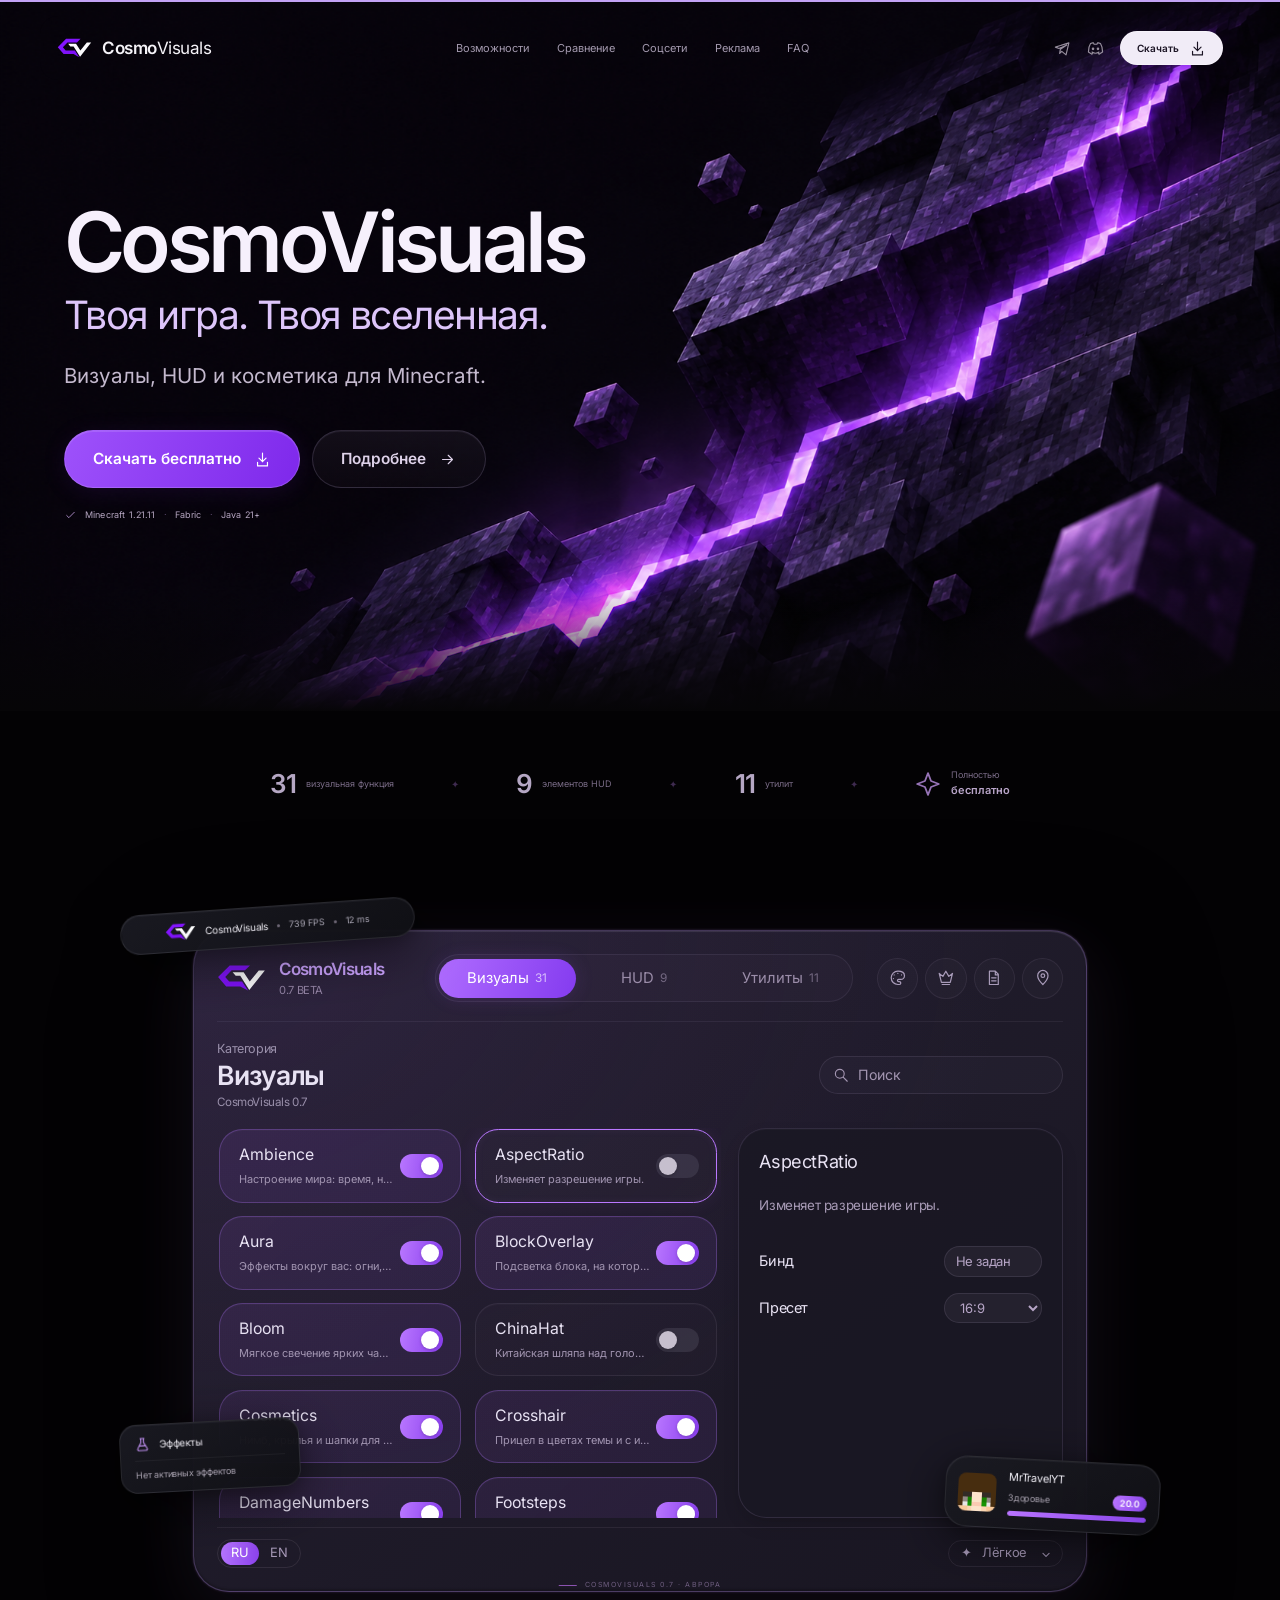
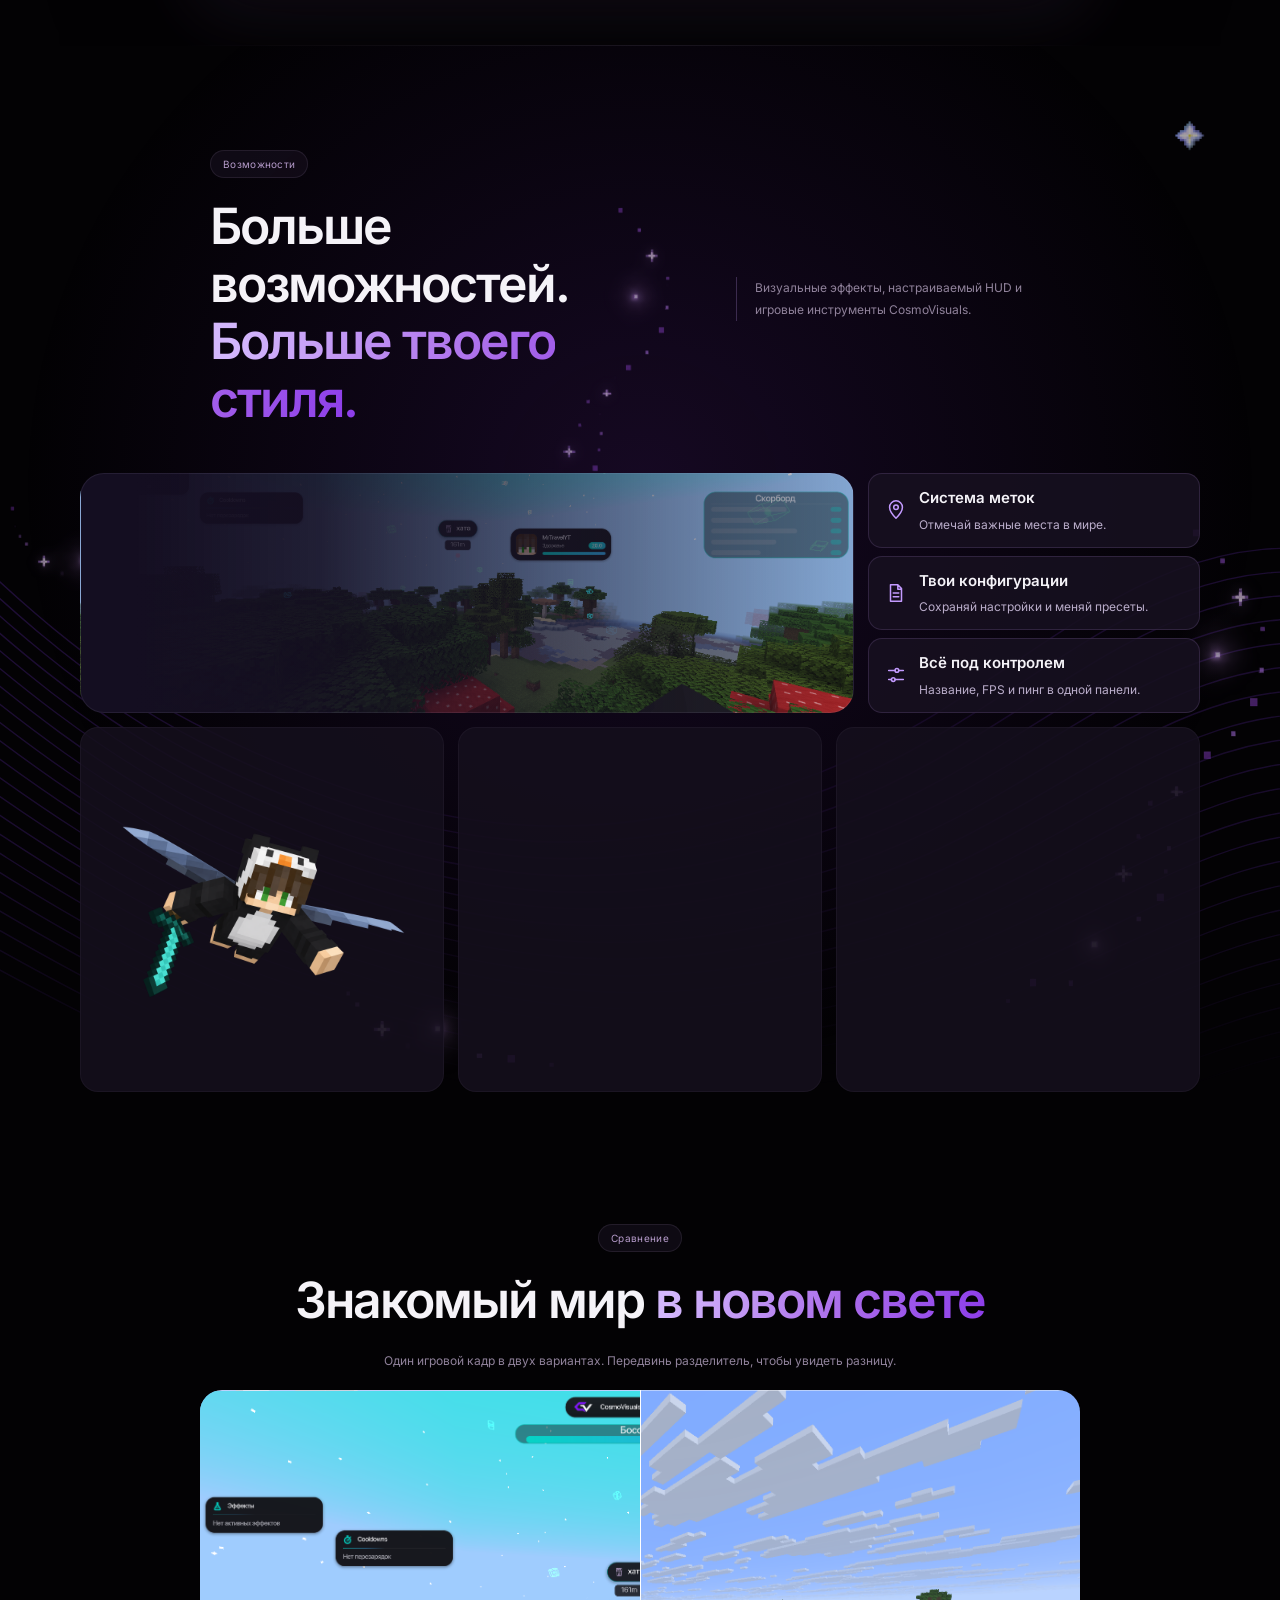
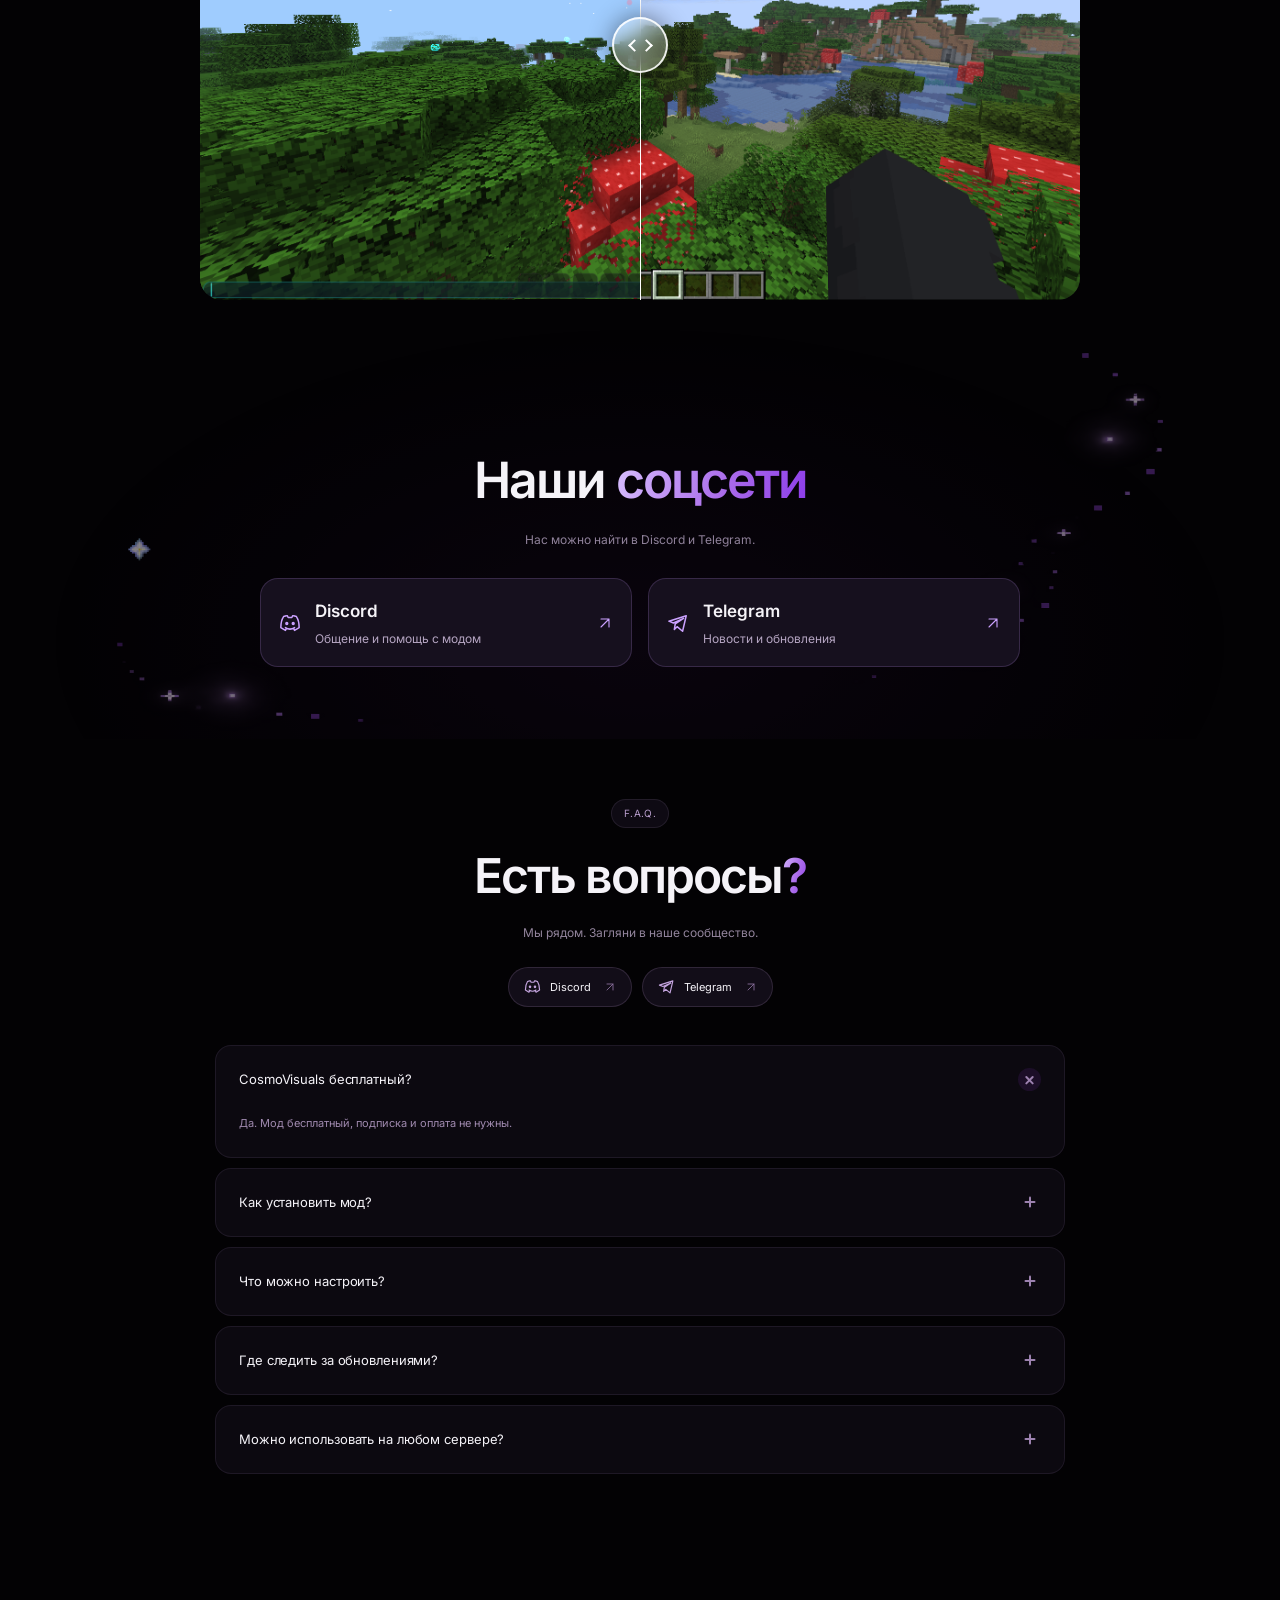
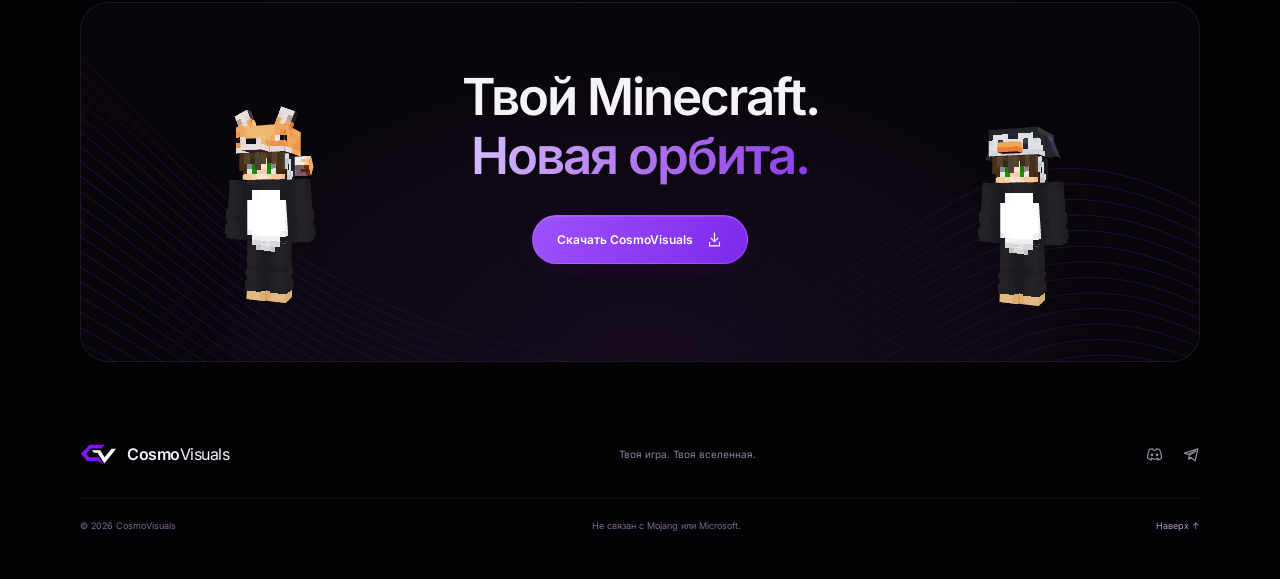
==== commit 292426ea: "Add files via upload" ====
--- a/index.html
+++ b/index.html
@@ -10,9 +10,9 @@
   <meta property="og:type" content="website">
   <title>CosmoVisuals — твоя игра, твоя вселенная</title>
   <link rel="icon" type="image/svg+xml" href="assets/native/brand/logo.svg">
-  <link rel="stylesheet" href="styles.css?v=portrait-1">
-  <link rel="stylesheet" href="product-ui.css?v=portrait-1">
-  <link rel="stylesheet" href="motion.css?v=hover-1">
+  <link rel="stylesheet" href="styles.css?v=visual-demo-1">
+  <link rel="stylesheet" href="product-ui.css?v=demo-fit-1">
+  <link rel="stylesheet" href="motion.css?v=faq-2">
   <script>
     if ('IntersectionObserver' in window) {
       document.documentElement.classList.add('motion-ready', 'motion-boot');
@@ -21,8 +21,8 @@
       }, 3000);
     }
   </script>
-  <script src="product-ui.js?v=20261025-1" defer></script>
-  <script src="app.js?v=hover-1" defer></script>
+  <script src="product-ui.js?v=portrait-2" defer></script>
+  <script src="app.js?v=visual-demo-1" defer></script>
   <script src="motion.js?v=hover-1" defer></script>
   <script src="download.js?v=20261103-2" defer></script>
   <script type="module" src="model-viewer.js?v=20261025-3"></script>
@@ -54,10 +54,10 @@
   <a class="skip-link" href="#features">Перейти к содержанию</a>
   <header class="site-header">
     <a class="brand" href="#home" aria-label="CosmoVisuals — главная"><img src="assets/native/brand/logo.svg" alt="" width="44" height="25"><span>Cosmo<span class="brand-light">Visuals</span></span></a>
-    <nav class="desktop-nav" aria-label="Главная навигация"><a href="#features">Возможности</a><a href="#experience">Сравнение</a><a href="#showcase">Демонстрация</a><a href="advertising.html">Реклама</a><a href="#faq">FAQ</a></nav>
+    <nav class="desktop-nav" aria-label="Главная навигация"><a href="#features">Возможности</a><a href="#experience">Сравнение</a><a href="#showcase">Соцсети</a><a href="advertising.html">Реклама</a><a href="#faq">FAQ</a></nav>
     <div class="header-actions"><a class="social-icon header-social header-telegram" href="https://t.me/cosmovisuals" target="_blank" rel="noopener noreferrer" aria-label="Telegram CosmoVisuals"><svg><use href="#i-telegram"/></svg></a><a class="social-icon header-social" href="https://dsc.gg/cosmovisuals" target="_blank" rel="noopener noreferrer" aria-label="Discord CosmoVisuals"><svg><use href="#i-discord"/></svg></a><button class="button button-small" data-open-download>Скачать <svg><use href="#i-download"/></svg></button><button class="menu-toggle" data-menu-toggle aria-expanded="false" aria-controls="mobile-nav" aria-label="Открыть меню"><span></span><span></span></button></div>
   </header>
-  <nav id="mobile-nav" aria-label="Мобильная навигация"><a href="#features">Возможности</a><a href="#experience">Сравнение</a><a href="#showcase">Демонстрация</a><a href="advertising.html">Реклама</a><a href="#faq">FAQ</a><a href="https://t.me/cosmovisuals" target="_blank" rel="noopener noreferrer">Telegram ↗</a></nav>
+  <nav id="mobile-nav" aria-label="Мобильная навигация"><a href="#features">Возможности</a><a href="#experience">Сравнение</a><a href="#showcase">Соцсети</a><a href="advertising.html">Реклама</a><a href="#faq">FAQ</a><a href="https://t.me/cosmovisuals" target="_blank" rel="noopener noreferrer">Telegram ↗</a></nav>
   <main>
     <div class="page-progress" aria-hidden="true"></div>
     <section class="hero" id="home">
@@ -74,9 +74,9 @@
                 <stop offset=".52" stop-color="#d195ff" stop-opacity=".68"/>
                 <stop offset="1" stop-color="#883eff" stop-opacity="0"/>
               </linearGradient>
-              <clipPath id="rift-ray-opening">
-                <path d="M997 675 L1006 651 L1023 644 L1034 636 L1040 620 L1048 596 L1066 590 L1074 582 L1084 570 L1092 558 L1102 552 L1146 544 L1178 535 L1187 536 L1156 548 L1142 556 L1102 562 L1090 576 L1072 597 L1062 623 L1054 636 L1037 649 L1026 675 Z"/>
-              </clipPath>
+              <clipPath id="rift-ray-opening">
+                <path d="M997 675 L1006 651 L1023 644 L1034 636 L1040 620 L1048 596 L1066 590 L1074 582 L1084 570 L1092 558 L1102 552 L1146 544 L1178 535 L1187 536 L1156 548 L1142 556 L1102 562 L1090 576 L1072 597 L1062 623 L1054 636 L1037 649 L1026 675 Z"/>
+              </clipPath>
               <mask id="rift-glow-band">
                 <path class="rift-light-trail" pathLength="100" d="M160 1080 L475 930 L647 876 L739 831 L849 762 L963 720 L1045 669 L1085 594 L1141 563 L1255 526 L1299 445 L1366 396 L1417 349 L1463 280 L1510 190 L1542 107 L1584 44 L1640 -20 L1850 -240" fill="none" stroke="white" stroke-width="104" filter="url(#rift-glow-soften)"/>
               </mask>
@@ -93,7 +93,6 @@
           </svg>
         </div>
         <div class="hero-copy">
-          <span class="hero-version eyebrow">Версия 0.7 Beta</span>
           <h1 class="hero-brand">CosmoVisuals</h1>
           <p class="hero-slogan">Твоя игра. Твоя вселенная.</p>
           <p class="hero-description">Визуалы, HUD и косметика для Minecraft.</p>
@@ -104,8 +103,7 @@
       <div class="spec-strip page-width"><div><strong>31</strong><span>визуальная функция</span></div><span class="spec-cross" aria-hidden="true">✦</span><div><strong>9</strong><span>элементов HUD</span></div><span class="spec-cross" aria-hidden="true">✦</span><div><strong>11</strong><span>утилит</span></div><span class="spec-cross" aria-hidden="true">✦</span><div class="free-spec"><svg><use href="#i-spark"/></svg><span>Полностью<br><strong>бесплатно</strong></span></div></div>
       <div class="hero-stage" draggable="false" aria-label="Интерфейс CosmoVisuals">
         <div class="orbit orbit-one" aria-hidden="true"></div><div class="orbit orbit-two" aria-hidden="true"></div>
-        <div class="scene-switcher" role="tablist" aria-label="Предпросмотр интерфейса"><button role="tab" id="tab-gui" aria-controls="scene-gui" data-scene="gui" class="active" aria-selected="true"><svg><use href="#i-sliders"/></svg>Визуалы</button><button role="tab" id="tab-cosmetics" aria-controls="scene-cosmetics" data-scene="cosmetics" aria-selected="false"><svg><use href="#i-spark"/></svg>Косметика</button><button role="tab" id="tab-menu" aria-controls="scene-menu" data-scene="menu" aria-selected="false"><svg><use href="#i-grid"/></svg>Меню</button></div>
-        <div class="interface-frame"><div data-hero-scene="gui" id="scene-gui" role="tabpanel" aria-labelledby="tab-gui" class="hero-native-scene active"><div data-gui-demo="visuals" data-gui-interactive="true" aria-label="Интерактивный интерфейс CosmoVisuals 0.7"></div></div><div data-hero-scene="cosmetics" id="scene-cosmetics" role="tabpanel" aria-labelledby="tab-cosmetics" class="hero-native-scene" hidden><div data-gui-demo="cosmetics" aria-label="Косметика CosmoVisuals 0.7"></div></div><div data-hero-scene="menu" id="scene-menu" role="tabpanel" aria-labelledby="tab-menu" class="hero-native-scene menu-scene" hidden><img src="assets/main-menu.png" draggable="false" alt="Главное меню CosmoVisuals с фиолетовой планетой и замком у озера" width="1280" height="720"></div></div>
+        <div class="interface-frame"><div class="hero-native-scene"><div data-gui-demo="visuals" data-gui-interactive="true" aria-label="CosmoVisuals"></div></div></div>
         <span class="native-hud native-watermark floating-hud hero-watermark"><img src="assets/native/brand/logo.svg" alt=""><strong>CosmoVisuals</strong><i></i><span>739 FPS</span><i></i><span>12 ms</span></span>
         <span class="native-hud native-target floating-hud hero-target"><span class="skin-face"></span><span class="target-content"><strong>MrTravelYT</strong><span class="target-health">Здоровье <b>20.0</b></span><span class="health-track"><span></span></span></span></span>
         <span class="native-hud native-effects floating-hud hero-effects"><span class="hud-line"><svg aria-hidden="true"><use href="#i-flask"/></svg><strong>Эффекты</strong></span><span class="hud-description">Нет активных эффектов</span></span>
@@ -114,60 +112,71 @@
       <div class="hero-bottom-line" aria-hidden="true"></div>
     </section>
 
-    <section class="features page-width section-space" id="features">
-      <div class="section-heading reveal"><div><span class="eyebrow section-kicker">Возможности мода</span><h2>Больше возможностей.<br><span class="gradient-text">Больше твоего стиля.</span></h2></div><p>Визуалы, удобный интерфейс и полезные детали.<br>Всё для твоего Minecraft — в CosmoVisuals 0.7.</p></div>
+    <section class="features feature-section page-width section-space" id="features">
+      <div class="section-heading reveal">
+        <div><span class="eyebrow section-kicker">Возможности</span><h2>Больше возможностей.<br><span class="gradient-text">Больше твоего стиля.</span></h2></div>
+        <p>Визуальные эффекты, настраиваемый HUD и игровые инструменты CosmoVisuals.</p>
+      </div>
+      <div class="features-overview">
+        <article class="feature-card feature-hud reveal">
+          <h3>Конструктор HUD</h3>
+          <p>Настрой элементы интерфейса и выбери, что видеть во время игры.</p>
+        </article>
+        <div class="features-notes">
+          <article><svg aria-hidden="true"><use href="#i-pin"/></svg><div><h3>Система меток</h3><p>Отмечай важные места в мире.</p></div></article>
+          <article><svg aria-hidden="true"><use href="#i-file"/></svg><div><h3>Твои конфигурации</h3><p>Сохраняй настройки и меняй пресеты.</p></div></article>
+          <article><svg aria-hidden="true"><use href="#i-sliders"/></svg><div><h3>Всё под контролем</h3><p>Название, FPS и пинг в одной панели.</p></div></article>
+        </div>
+      </div>
       <div class="feature-grid">
-        <article class="feature-card hud-card reveal">
-          <h3>Конструктор HUD</h3><p>Перетащи панели и сохрани раскладку в браузере.</p>
-          <div class="hud-playground" id="hud-playground" aria-label="Интерактивная демонстрация HUD">
-
-            <button class="draggable hud-demo-watermark" data-hud="watermark" aria-label="Переместить панель CosmoVisuals. Используйте мышь или стрелки"><span class="native-hud native-watermark "><img src="assets/native/brand/logo.svg" alt=""><strong>CosmoVisuals</strong><i></i><span>739 FPS</span><i></i><span>12 ms</span></span></button>
-            <button class="draggable hud-demo-target" data-hud="target" aria-label="Переместить панель игрока. Используйте мышь или стрелки"><span class="native-hud native-target "><span class="skin-face"></span><span class="target-content"><strong>MrTravelYT</strong><span class="target-health">Здоровье <b>20.0</b></span><span class="health-track"><span></span></span></span></span></button>
-            <button class="draggable hud-demo-effects" data-hud="effects" aria-label="Переместить панель эффектов. Используйте мышь или стрелки"><span class="native-hud native-effects "><span class="hud-line"><svg aria-hidden="true"><use href="#i-flask"/></svg><strong>Эффекты</strong></span><span class="hud-description">Нет активных эффектов</span></span></button>
-            <button class="draggable hud-demo-cooldowns" data-hud="cooldowns" aria-label="Переместить перезарядки. Используйте мышь или стрелки"><span class="native-hud native-cooldowns "><span class="hud-line"><svg aria-hidden="true"><use href="#i-clock"/></svg><strong>Cooldowns</strong></span><span class="hud-description">Нет перезарядок</span></span></button>
-          </div>
-          <div class="hud-toolbar"><label><input type="checkbox" data-hud-toggle="target" checked><span></span>Target HUD</label><label><input type="checkbox" data-hud-toggle="effects" checked><span></span>Эффекты</label><button id="reset-hud" class="reset-button" aria-label="Сбросить расположение HUD"><svg><use href="#i-reset"/></svg></button></div>
-          <div class="hud-settings">
-            <button id="save-hud" class="button button-outline" type="button">Сохранить HUD</button>
-          </div>
-          <p id="hud-status" role="status"></p>
+        <article class="feature-card feature-effects reveal">
+          <h3>Визуальные модули</h3><p>Освещение, атмосфера и эффекты в игре.</p>
+          <img src="assets/character-flight.png" alt="Персонаж CosmoVisuals в полёте" loading="lazy">
         </article>
-        <article class="feature-card visual-card reveal">
-          <h3>Визуальные модули</h3><p>Настроение мира, мягкое свечение и эффекты в твоём стиле.</p>
-          <div class="visual-preview" id="visual-preview" data-ambience="true" data-bloom="true" data-crosshair="true"><img class="benefit-world" src="assets/gameplay-off.webp" alt="Игровой мир Minecraft для примера визуальных настроек" loading="lazy" width="1919" height="1112"><div class="ambient-tint" aria-hidden="true"></div><div class="bloom-light" aria-hidden="true"></div><span class="preview-crosshair" aria-hidden="true">+</span><img class="benefit-character" src="assets/character-flight.png" alt="Ваш персонаж в шапке пингвина с крыльями" width="1536" height="1024" loading="lazy"></div>
-          <div class="visual-controls" role="group" aria-label="Пример визуальных настроек"><button role="switch" aria-checked="true" data-visual="ambience">Ambience<span class="mini-switch"></span></button><button role="switch" aria-checked="true" data-visual="bloom">Bloom<span class="mini-switch"></span></button><button role="switch" aria-checked="true" data-visual="crosshair">Crosshair<span class="mini-switch"></span></button></div>
+        <article class="feature-card cosmetics-card reveal">
+          <div class="cosmetic-text"><h3>Косметика</h3><p>Выбери образ и поверни персонажа.</p><div class="cosmetic-options" role="group" aria-label="Выбор косметики"><button data-character="halo" class="active" aria-pressed="true" aria-label="Нимб" title="Нимб"><img src="assets/generated-icons/halo.png" alt="" width="26" height="26" draggable="false" decoding="async"></button><button data-character="fox" aria-pressed="false" aria-label="Лиса" title="Лиса"><img src="assets/generated-icons/fox.png" alt="" width="26" height="26" draggable="false" decoding="async"></button><button data-character="penguin" aria-pressed="false" aria-label="Пингвин" title="Пингвин"><img src="assets/generated-icons/penguin.png" alt="" width="26" height="26" draggable="false" decoding="async"></button><button data-character="pig" aria-pressed="false" aria-label="Свинка" title="Свинка"><img src="assets/generated-icons/pig.png" alt="" width="26" height="26" draggable="false" decoding="async"></button></div><span id="cosmetic-name" class="cosmetic-name" aria-live="polite">Нимб</span></div>
+          <div class="character-stage"><div class="character-orbit" aria-hidden="true"></div><div id="cosmetic-viewer" class="native-model" data-model-viewer="halo" data-character="halo" aria-label="3D-модель персонажа. Перетащите, чтобы повернуть."></div><span class="rotation-hint" aria-hidden="true">↔ поверни меня</span></div>
         </article>
         <article class="feature-card utilities-card reveal"><h3>Игровые утилиты</h3><p>Перезарядки, смена экипировки и быстрые действия под рукой.</p><div class="benefit-visual" role="img" aria-label="Утилиты CosmoVisuals: Cooldowns, ElytraSwap, HitSound"><div data-gui-demo="utilities"></div></div></article>
-        <article class="feature-card marks-card reveal"><h3>Система меток</h3><p>Отмечай важные места и возвращайся к ним без долгих поисков.</p><div class="marker-demo"><span class="cv-marker"><strong><svg><use href="#i-pin"/></svg>База</strong><span>161 м</span></span><span class="cv-marker"><strong><svg><use href="#i-spark"/></svg>Портал</strong><span>420 м</span></span></div></article>
-        <article class="feature-card configs-card reveal"><h3>Твои конфигурации</h3><p>Сохраняй любимые настройки и переключайся между готовыми образами.</p><div class="config-demo"><strong><svg><use href="#i-file"/></svg>Конфиги</strong><small>Всё настроено. Всё сохранено.</small><div class="config-row is-active"><span>Мой стиль</span><small>Загружен</small><svg><use href="#i-check"/></svg></div><div class="config-row"><span>Минимализм</span><small>Сохранён</small></div></div></article>
-        <article class="feature-card information-card reveal"><h3>Всё под контролем</h3><p>Название, FPS и пинг в одной капсуле. Важная информация — с первого взгляда.</p><div class="watermark-demo"><span class="native-hud native-watermark"><img src="assets/native/brand/logo.svg" alt=""><strong>CosmoVisuals</strong><i></i><span>739 FPS</span><i></i><span>12 ms</span></span><small>ТВОЯ ИГРА В ДЕТАЛЯХ</small></div></article>
-      </div>
-        <article class="feature-card cosmetics-card reveal">
-          <div class="cosmetic-text"><span class="eyebrow section-kicker">КОСМЕТИКА</span><h3>Выделяйся.<br>Оставайся собой.</h3><p>Маленькая деталь. Большая разница.<br>Выбери образ и повращай персонажа.</p><div class="cosmetic-options" role="group" aria-label="Выбор косметики"><button data-character="halo" class="active" aria-pressed="true" aria-label="Нимб" title="Нимб"><img src="assets/generated-icons/halo.png" alt="" width="26" height="26" draggable="false" decoding="async"></button><button data-character="fox" aria-pressed="false" aria-label="Лиса" title="Лиса"><img src="assets/generated-icons/fox.png" alt="" width="26" height="26" draggable="false" decoding="async"></button><button data-character="penguin" aria-pressed="false" aria-label="Пингвин" title="Пингвин"><img src="assets/generated-icons/penguin.png" alt="" width="26" height="26" draggable="false" decoding="async"></button><button data-character="pig" aria-pressed="false" aria-label="Свинка" title="Свинка"><img src="assets/generated-icons/pig.png" alt="" width="26" height="26" draggable="false" decoding="async"></button></div><span id="cosmetic-name" class="cosmetic-name" aria-live="polite">Нимб</span></div>
-          <div class="character-stage"><div class="character-orbit" aria-hidden="true"></div><div id="cosmetic-viewer" class="native-model" data-model-viewer="halo" data-character="halo" aria-label="3D-модель персонажа. Перетащите, чтобы повернуть."></div><span class="rotation-hint" aria-hidden="true">↔ поверни меня</span></div>
-        </article>
+      </div>
     </section>
 
     <section class="experience section-space" id="experience">
-      <div class="page-width"><div class="section-heading reveal"><div><span class="eyebrow section-kicker">Разница в деталях</span><h2>Один мир.<br><span class="gradient-text">Два ощущения.</span></h2></div><p>Потяни за разделитель.<br>Слева — CosmoVisuals. Справа — привычный Minecraft.</p></div>
-        </div>
+      <div class="section-heading page-width reveal">
+        <span class="eyebrow section-kicker">Сравнение</span>
+        <h2>Знакомый мир <span class="gradient-text">в новом свете</span></h2>
+        <p>Один игровой кадр в двух вариантах. Передвинь разделитель, чтобы увидеть разницу.</p>
+      </div>
       <div class="comparison comparison-wide reveal" id="comparison" style="--split:50%">
           <img class="compare-base" src="assets/gameplay-off.webp" alt="Minecraft без CosmoVisuals" loading="lazy" width="1919" height="1112">
           <div class="compare-overlay"><img src="assets/gameplay-on.webp" alt="Minecraft с CosmoVisuals" loading="lazy" width="1919" height="1107"></div>
-          <div class="compare-badges"><span><span class="status-dot"></span> С COSMOVISUALS</span><span>MINECRAFT</span></div>
-          <div class="compare-divider" aria-hidden="true"><span>‹ <b>Ⅱ</b> ›</span></div>
+          <div class="compare-divider" aria-hidden="true"><span></span></div>
           <input id="compare-range" type="range" min="0" max="100" value="50" aria-label="Сравнение Minecraft с CosmoVisuals и без него">
       </div>
     </section>
 
-    <section class="showcase page-width section-space" id="showcase">
-      <div class="showcase-copy reveal"><span class="eyebrow section-kicker">Настрой под себя</span><h2>Меньше лишнего.<br><span class="gradient-text">Больше тебя.</span></h2><p>Визуалы, HUD и косметика в одном интерфейсе.<br>Всё, чтобы твой Minecraft ощущался твоим.</p><ul class="plain-features"><li><svg><use href="#i-check"/></svg> Визуальные модули</li><li><svg><use href="#i-check"/></svg> Настраиваемый интерфейс</li><li><svg><use href="#i-check"/></svg> Косметика и игровые утилиты</li></ul><button class="button button-outline" data-open-download>Забрать CosmoVisuals <svg><use href="#i-up-right"/></svg></button></div>
-      <div class="showcase-scene reveal"><div class="showcase-glow" aria-hidden="true"></div><div class="showcase-gui" data-gui-demo="visuals" aria-label="Меню настройки CosmoVisuals 0.7"></div><span class="native-hud native-scoreboard showcase-score"><strong>Скорборд</strong><span></span><span></span><span></span><span></span></span><span class="native-hud native-boss showcase-boss"><span class="boss-label">Боссбар</span><span class="boss-track"><span></span></span></span></div>
+    <section class="socials page-width section-space" id="showcase" aria-labelledby="socials-title">
+      <div class="section-heading reveal">
+        <h2 id="socials-title">Наши <span class="gradient-text">соцсети</span></h2>
+        <p>Нас можно найти в Discord и Telegram.</p>
+      </div>
+      <div class="socials-grid">
+        <a class="socials-card" href="https://dsc.gg/cosmovisuals" target="_blank" rel="noopener noreferrer">
+          <svg aria-hidden="true"><use href="#i-discord"/></svg>
+          <span><strong>Discord</strong><small>Общение и помощь с модом</small></span>
+          <svg aria-hidden="true"><use href="#i-up-right"/></svg>
+        </a>
+        <a class="socials-card" href="https://t.me/cosmovisuals" target="_blank" rel="noopener noreferrer">
+          <svg aria-hidden="true"><use href="#i-telegram"/></svg>
+          <span><strong>Telegram</strong><small>Новости и обновления</small></span>
+          <svg aria-hidden="true"><use href="#i-up-right"/></svg>
+        </a>
+      </div>
     </section>
 
 
     <section class="faq page-width section-space" id="faq"><div class="faq-intro reveal"><span class="eyebrow section-kicker">F.A.Q.</span><h2>Есть вопросы<span class="gradient-text">?</span></h2><p>Мы рядом. Загляни в наше сообщество.</p><div class="community-links"><a href="https://dsc.gg/cosmovisuals" target="_blank" rel="noopener noreferrer"><svg><use href="#i-discord"/></svg>Discord<svg class="small-arrow"><use href="#i-up-right"/></svg></a><a href="https://t.me/cosmovisuals" target="_blank" rel="noopener noreferrer"><svg><use href="#i-telegram"/></svg>Telegram<svg class="small-arrow"><use href="#i-up-right"/></svg></a></div></div>
-      <div class="faq-list reveal"><details open><summary>CosmoVisuals бесплатный?<span>+</span></summary><p>Да. Мод бесплатный, подписка и оплата не нужны.</p></details><details><summary>Как установить мод?<span>+</span></summary><p>Скачай CosmoVisuals 0.7 Beta. Нужны Minecraft 1.21.11, Fabric Loader 0.19.5+, Fabric API и Java 21+. Помести JAR в папку mods и запусти профиль Fabric.</p></details><details><summary>Что можно настроить?<span>+</span></summary><p>Визуальные эффекты, элементы HUD, косметику и утилиты. Интерфейс и примеры показаны на этой странице.</p></details><details><summary>Где следить за обновлениями?<span>+</span></summary><p>В нашем <a href="https://t.me/cosmovisuals" target="_blank" rel="noopener noreferrer">Telegram</a> и <a href="https://dsc.gg/cosmovisuals" target="_blank" rel="noopener noreferrer">Discord</a>. Там же можно задать вопрос.</p></details><details><summary>Можно использовать на любом сервере?<span>+</span></summary><p>У каждого сервера свои правила модификаций. Проверь их перед использованием и включай только разрешённые функции.</p></details></div>
+      <div class="faq-list reveal"><details open><summary>CosmoVisuals бесплатный?<span aria-hidden="true"></span></summary><p>Да. Мод бесплатный, подписка и оплата не нужны.</p></details><details><summary>Как установить мод?<span aria-hidden="true"></span></summary><p>Скачай CosmoVisuals 0.7 Beta. Нужны Minecraft 1.21.11, Fabric Loader 0.19.5+, Fabric API и Java 21+. Помести JAR в папку mods и запусти профиль Fabric.</p></details><details><summary>Что можно настроить?<span aria-hidden="true"></span></summary><p>Визуальные эффекты, элементы HUD, косметику и утилиты. Интерфейс и примеры показаны на этой странице.</p></details><details><summary>Где следить за обновлениями?<span aria-hidden="true"></span></summary><p>В нашем <a href="https://t.me/cosmovisuals" target="_blank" rel="noopener noreferrer">Telegram</a> и <a href="https://dsc.gg/cosmovisuals" target="_blank" rel="noopener noreferrer">Discord</a>. Там же можно задать вопрос.</p></details><details><summary>Можно использовать на любом сервере?<span aria-hidden="true"></span></summary><p>У каждого сервера свои правила модификаций. Проверь их перед использованием и включай только разрешённые функции.</p></details></div>
     </section>
 
     <section class="final-cta page-width reveal" id="download"><div class="cta-orbit" aria-hidden="true"></div><div class="cta-character cta-character-left" data-model-viewer="fox" aria-hidden="true"></div><div class="cta-copy"><h2>Твой Minecraft.<br><span class="gradient-text">Новая орбита.</span></h2><button class="button" data-open-download>Скачать CosmoVisuals <svg><use href="#i-download"/></svg></button></div><div class="cta-character cta-character-right" data-model-viewer="penguin" aria-hidden="true"></div></section>
--- a/styles.css
+++ b/styles.css
@@ -215,16 +215,6 @@
   }
 }
 
-.hero-version {
-  margin-bottom: 16px;
-  padding: 6px 12px;
-  border: 1px solid #ad7df153;
-  border-radius: 999px;
-  background: #241333;
-  color: #e4cdfd;
-  font-size: 12px;
-}
-
 .hero-cover .hero-copy {
   animation: rift-copy-enter 480ms ease-out both;
 }
@@ -240,30 +230,273 @@
   from { opacity: .2; filter: blur(5px); }
   to { opacity: 1; filter: none; }
 }
+
+@media (max-width: 620px) {
+  .site-header .header-telegram { display: none; }
+  .site-header .header-actions .button { min-height: 44px; font-size: 12px; }
+  .site-header .menu-toggle { width: 44px; height: 44px; }
+  #mobile-nav > a { min-height: 44px; font-size: 14px; }
+
+  .hero-cover {
+    min-height: 0;
+    padding-block: 112px clamp(88px, 26vw, 155px);
+  }
+
+  .hero-cover .hero-copy { width: calc(100% - 32px); }
+  .hero-cover .hero-brand { font-size: clamp(37px, 11vw, 66px); }
+  .hero-cover .hero-description { margin-top: 16px; }
+  .hero-cover .hero-buttons { display: grid; max-width: 400px; }
+  .hero-cover .hero-buttons .button { min-height: 48px; font-size: 15px; }
+  .hero-cover .hero-compatibility { font-size: 11px; flex-wrap: wrap; }
+
+  .section-heading > p,
+  .showcase-copy > p,
+  .faq-list details > p { font-size: 14px; }
+
+  .hud-toolbar { flex-wrap: wrap; gap: 8px 14px; }
+  .hud-toolbar label { min-height: 44px; font-size: 12px; }
+  .hud-toolbar button { min-height: 44px; }
+}
+
+.dialog-close {
+  display: grid;
+  place-items: center;
+  width: 44px;
+  height: 44px;
+  padding: 0;
+}
+
+#experience .section-heading { margin-bottom: 18px; }
+#experience { scroll-margin-top: 88px; }
+#experience:target { padding-top: clamp(40px, 5vw, 72px); }
+#experience .comparison-wide {
+  width: min(880px, calc(100% - 32px), max(280px, calc((100svh - 380px) * 1.726)));
+  border: 0;
+  box-shadow: none;
+  background: #100b16;
+}
+
+#experience .compare-divider {
+  background: #fff;
+  box-shadow: none;
+}
+
+#experience .compare-divider > span {
+  width: clamp(40px, 5.4vw, 56px);
+  height: clamp(40px, 5.4vw, 56px);
+  gap: 3px;
+  border: 2px solid #ffffffe0;
+  background: #ffffff40;
+  color: #fff;
+}
+
+#experience .compare-divider > span::before,
+#experience .compare-divider > span::after {
+  content: "";
+  width: 7px;
+  height: 7px;
+  border: solid currentColor;
+  border-width: 0 2px 2px 0;
+}
+
+#experience .compare-divider > span::before { rotate: 135deg; }
+#experience .compare-divider > span::after { rotate: -45deg; }
+
+#experience .comparison:focus-within {
+  outline: 2px solid #c396ff;
+  outline-offset: 4px;
+}
+
+.socials .section-heading { margin-bottom: 26px; }
+
+.socials-grid {
+  display: grid;
+  grid-template-columns: repeat(2, minmax(0, 1fr));
+  gap: 16px;
+  max-width: 760px;
+  margin-inline: auto;
+}
+
+.socials-card {
+  display: flex;
+  align-items: center;
+  gap: 14px;
+  min-height: 88px;
+  padding: 18px;
+  border: 1px solid #be91ef32;
+  border-radius: 18px;
+  background: #16101e;
+  transition: border-color .2s, background .2s;
+}
+
+.socials-card:is(:hover, :focus-visible) {
+  border-color: #bd91f0;
+  background: #241633;
+}
+
+.socials-card > svg { color: #cba2ff; }
+.socials-card > svg:last-child { margin-inline-start: auto; width: 16px; }
+.socials-card strong, .socials-card small { display: block; }
+.socials-card strong { font-size: 17px; }
+.socials-card small { margin-top: 4px; color: #b5a5c2; font-size: 12px; }
 
 @media (max-width: 620px) {
-  .site-header .header-telegram { display: none; }
-  .site-header .header-actions .button { min-height: 44px; font-size: 12px; }
-  .site-header .menu-toggle { width: 44px; height: 44px; }
-  #mobile-nav > a { min-height: 44px; font-size: 14px; }
-
-  .hero-cover {
-    min-height: 0;
-    padding-block: 112px clamp(88px, 26vw, 155px);
+  .socials-grid { grid-template-columns: 1fr; }
+}
+
+.feature-section {
+  position: relative;
+  isolation: isolate;
+}
+
+.feature-section::before {
+  content: "";
+  position: absolute;
+  z-index: -1;
+  inset: 0 calc((100% - 100vw) / 2);
+  pointer-events: none;
+  background: radial-gradient(ellipse at 50% 42%, #3d186553, transparent 68%),
+    url("assets/flow-field.svg") center / cover no-repeat;
+  animation: feature-wave-color 14s ease-in-out infinite alternate;
+}
+
+@keyframes feature-wave-color {
+  from { filter: hue-rotate(-20deg); opacity: .55; background-position: center, 40% center; }
+  to { filter: hue-rotate(50deg); opacity: .95; background-position: center, 60% center; }
+}
+
+.feature-section > .section-heading {
+  display: grid;
+  grid-template-columns: 3fr 2fr;
+  align-items: center;
+  gap: 24px;
+  text-align: left;
+}
+
+.feature-section > .section-heading p {
+  padding-inline-start: 18px;
+  border-inline-start: 1px solid #c59cf340;
+}
+
+.features-overview {
+  display: grid;
+  grid-template-columns: minmax(0, 7fr) minmax(0, 3fr);
+  gap: 14px;
+  margin-bottom: 14px;
+}
+
+.feature-section .feature-hud {
+  min-height: 230px;
+  background: linear-gradient(90deg, #140e21 7%, #140e21e8 31%, #140e2133 100%),
+    url("assets/gameplay-on.webp") center / cover;
+}
+
+.feature-hud p { max-width: 250px; }
+
+.features-notes { display: grid; gap: 8px; }
+.features-notes article {
+  display: flex;
+  align-items: center;
+  gap: 12px;
+  padding: 12px 16px;
+  border: 1px solid #c59cf326;
+  border-radius: 14px;
+  background: #171020df;
+}
+.features-notes svg { color: #c39aff; }
+.features-notes h3 { font-size: 15px; margin: 0; }
+.features-notes p { color: #baadca; margin: 4px 0 0; font-size: 12px; }
+
+#features .feature-grid { grid-template-columns: repeat(3, minmax(0, 1fr)); gap: 14px; }
+#features .feature-grid > .feature-card {
+  min-height: 0;
+  margin: 0;
+  padding: 22px;
+  text-align: left;
+  background: #15101ddd;
+}
+#features .feature-grid > .feature-card > p { min-height: 0; margin-inline: 0; }
+.feature-effects img { width: 100%; height: 195px; object-fit: contain; }
+#features .cosmetics-card .cosmetic-text { width: 100%; }
+#features .cosmetics-card .character-stage {
+  position: relative;
+  inset: auto;
+  width: 100%;
+  height: 195px;
+}
+#features .cosmetic-options {
+  display: grid;
+  grid-template-columns: repeat(2, max-content);
+  justify-content: start;
+}
+
+.faq-list summary > span { position: relative; }
+.faq-list summary > span::before,
+.faq-list summary > span::after {
+  content: "";
+  position: absolute;
+  top: 50%;
+  left: 50%;
+  width: 11px;
+  height: 2px;
+  border-radius: 2px;
+  background: currentColor;
+  transform: translate(-50%, -50%);
+}
+.faq-list summary > span::after { transform: translate(-50%, -50%) rotate(90deg); }
+
+@media (max-width: 760px) {
+  .feature-section > .section-heading,
+  .features-overview,
+  #features .feature-grid { grid-template-columns: minmax(0, 1fr); }
+  .feature-section > .section-heading { gap: 8px; }
+}
+
+.feature-section::after {
+  content: "";
+  position: absolute;
+  z-index: -1;
+  inset: 0 max(-90px, calc((100% - 100vw) / 2));
+  pointer-events: none;
+  opacity: .63;
+  background:
+    url("assets/nether-star-violet.png") 2% 39% / clamp(21px, 3.2vw, 48px) auto no-repeat,
+    url("assets/nether-star-lilac.png") 94% 7% / clamp(17px, 2.7vw, 38px) auto no-repeat,
+    url("assets/nether-star-pale.png") 97% 81% / clamp(13px, 1.7vw, 24px) auto no-repeat,
+    url("assets/feature-dust.png") left 18% / min(680px, 77%) auto no-repeat,
+    url("assets/feature-dust.png") right bottom / min(960px, 100%) auto no-repeat;
+}
+
+@media (max-width: 760px) {
+  .feature-section::after {
+    opacity: .34;
+    background-position: left 4%, right 3%, right bottom, left top, right bottom;
   }
-
-  .hero-cover .hero-copy { width: calc(100% - 32px); }
-  .hero-cover .hero-brand { font-size: clamp(37px, 11vw, 66px); }
-  .hero-cover .hero-description { margin-top: 16px; }
-  .hero-cover .hero-buttons { display: grid; max-width: 400px; }
-  .hero-cover .hero-buttons .button { min-height: 48px; font-size: 15px; }
-  .hero-cover .hero-compatibility { font-size: 11px; flex-wrap: wrap; }
-
-  .section-heading > p,
-  .showcase-copy > p,
-  .faq-list details > p { font-size: 14px; }
-
-  .hud-toolbar { flex-wrap: wrap; gap: 8px 14px; }
-  .hud-toolbar label { min-height: 44px; font-size: 12px; }
-  .hud-toolbar button { min-height: 44px; }
-}
+}
+
+.socials {
+  position: relative;
+  isolation: isolate;
+}
+
+.socials::before {
+  content: "";
+  position: absolute;
+  z-index: -1;
+  inset: 0 max(-80px, calc((100% - 100vw) / 2)) -72px;
+  pointer-events: none;
+  opacity: .5;
+  background:
+    url("assets/nether-star-lilac.png") 10% 57% / 27px auto no-repeat,
+    url("assets/nether-star-pale.png") 91% 73% / 18px auto no-repeat,
+    url("assets/feature-dust.png") center bottom / min(1080px, 100%) 100% no-repeat,
+    radial-gradient(ellipse at 50% 78%, #36164b45, transparent 66%);
+}
+
+@media (max-width: 620px) {
+  .socials::before {
+    inset-block-end: -40px;
+    opacity: .32;
+    background-position: 8% 16%, 94% 91%, center bottom, center;
+  }
+}
--- a/product-ui.css
+++ b/product-ui.css
@@ -82,7 +82,7 @@
 .cv-cosmetic-item b { font-size: .8em; font-weight: 500; color: #f6edff; padding: .2em .6em; border-radius: 2em; background: #9953eb; }
 
 /* Product previews share the same crisp HTML components at every size. */
-.hero-stage { width: min(1120px, calc(100% - 64px)); height: auto; aspect-ratio: 1.55; margin-top: 120px; }
+.hero-stage { width: min(1040px, calc(100% - 64px), max(480px, calc((100svh - 148px) * 1.55))); height: auto; aspect-ratio: 1.55; margin-top: 120px; }
 .hero-stage .interface-frame { width: 86%; left: 7%; top: 10px; }
 .hero-native-scene { min-height: 0; }
 .hero-watermark { left: 0; top: -14px; width: 295px; }
@@ -102,7 +102,7 @@
 /* Six quiet panels follow the supplied advantages reference. */
 .features.section-space { padding-top: 104px; }
 .features .section-heading { margin-bottom: 45px; }
-.features .feature-grid { grid-template-columns: repeat(3, minmax(0, 1fr)); gap: 24px 20px; }
+.features .feature-grid { grid-template-columns: repeat(2, minmax(0, 1fr)); gap: 24px 20px; }
 .features .feature-grid > .feature-card { min-height: 390px; padding: 28px 22px 18px; border-radius: 18px; text-align: center; background: linear-gradient(180deg, #17111f55, #0b080e30); border-color: #ccb2e80c; }
 .features .feature-grid > .feature-card:hover { border-color: #c298ed28; }
 .features .feature-grid > .feature-card > h3 { font-size: 21px; font-weight: 500; letter-spacing: -.6px; margin-bottom: 16px; }
@@ -224,7 +224,6 @@
 .showcase-scene { min-height: 450px; }
 
 @media (max-width: 1050px) {
-  .features .feature-grid { grid-template-columns: repeat(2, minmax(0, 1fr)); }
   .hero-stage { margin-top: 105px; }
   .hero-target { width: 210px; }
   .hero-watermark { width: 245px; }
@@ -396,3 +395,12 @@
     translate: 19px 0;
   }
 }
+
+@media (max-width: 620px) {
+  .hero .spec-strip { position: relative; }
+  .hero .hero-stage { perspective: none; }
+  .hero-stage .interface-frame {
+    transform: none;
+    filter: none;
+  }
+}
--- a/motion.css
+++ b/motion.css
@@ -153,3 +153,27 @@
     box-shadow: 0 12px 35px #a04aff55;
   }
 }
+
+/* Animate the answer box, including its height, where supported. */
+@supports (interpolate-size: allow-keywords) and selector(details::details-content) {
+  .faq-list details { interpolate-size: allow-keywords; }
+  .faq-list details::details-content {
+    block-size: 0;
+    opacity: 0;
+    overflow: clip;
+    transition: block-size .26s ease, opacity .2s ease, content-visibility .26s allow-discrete;
+  }
+  .faq-list details[open]::details-content {
+    block-size: auto;
+    opacity: 1;
+  }
+  .faq-list details[open] p { animation: none; }
+}
+
+@media (max-width: 620px) {
+  html.motion-ready .hero-stage [data-motion-item]:not(.motion-settled) {
+    filter: none;
+    translate: none;
+    transition-property: opacity;
+  }
+}
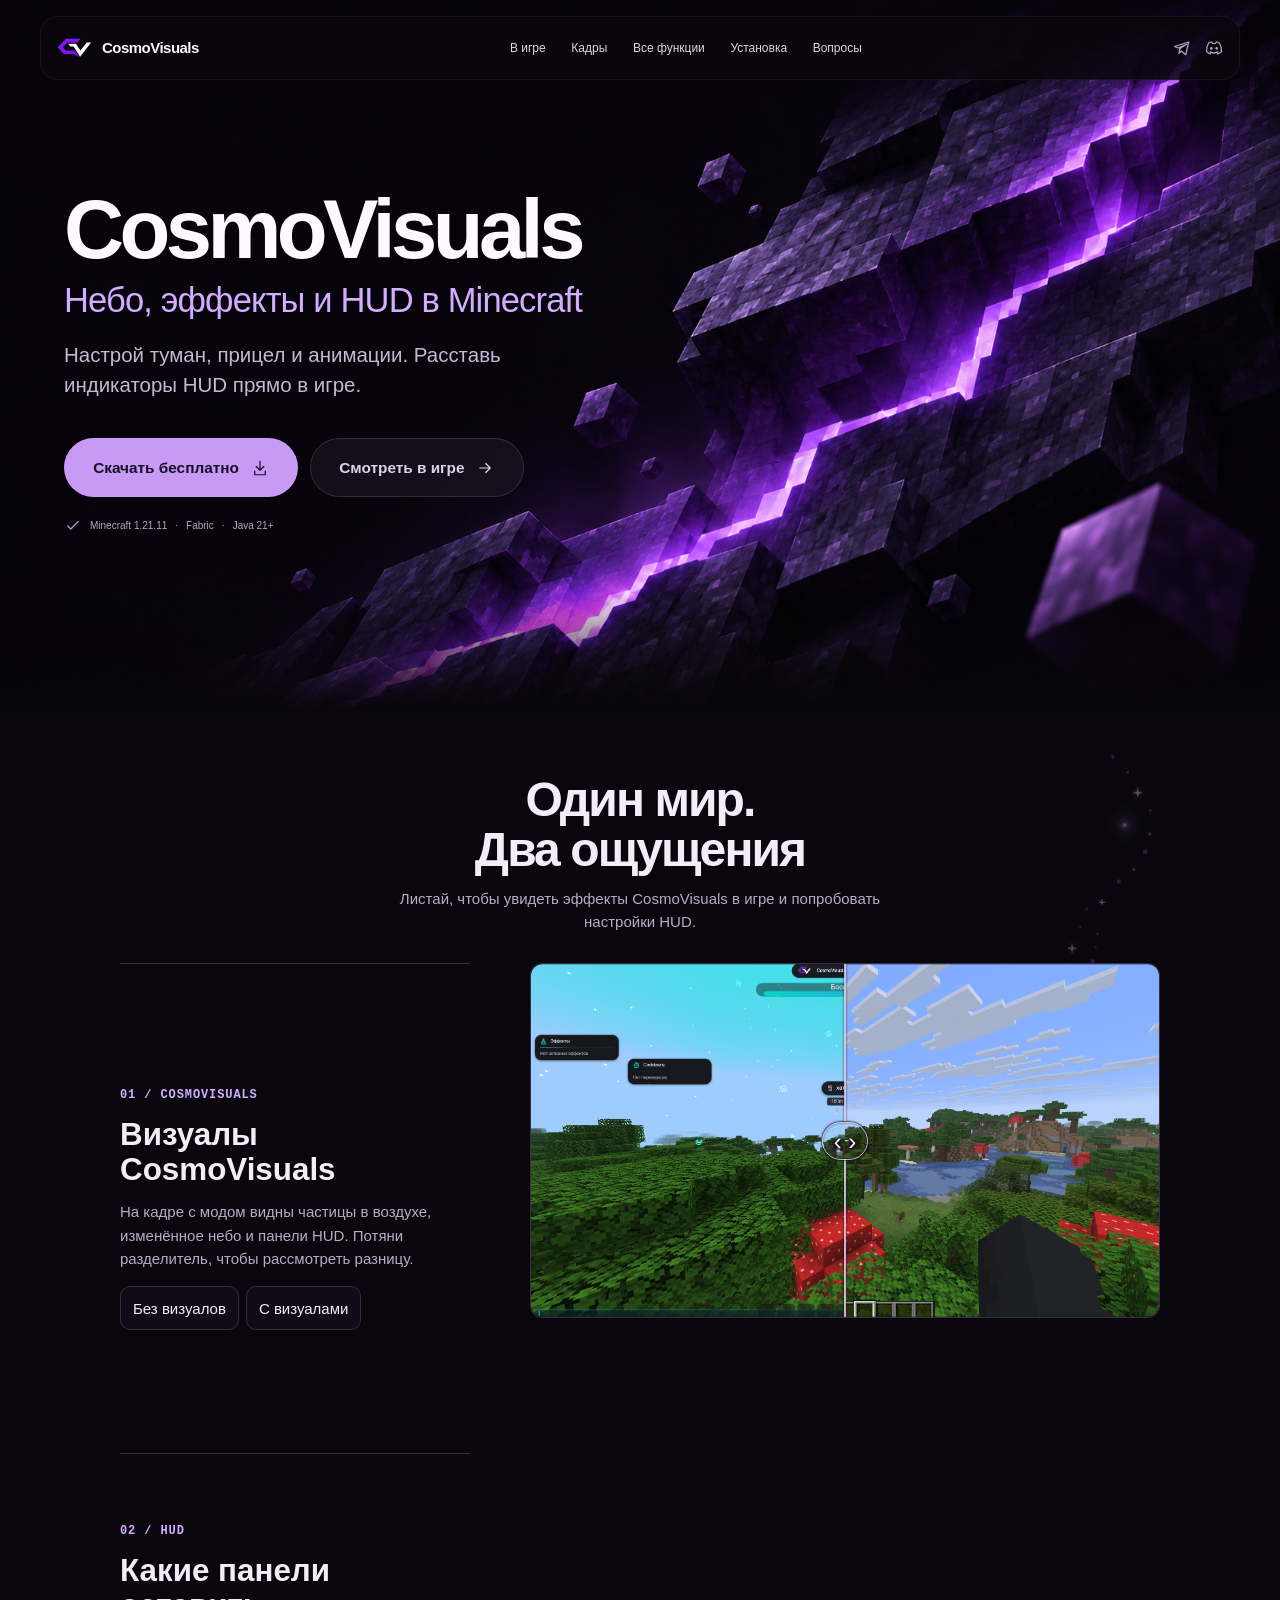
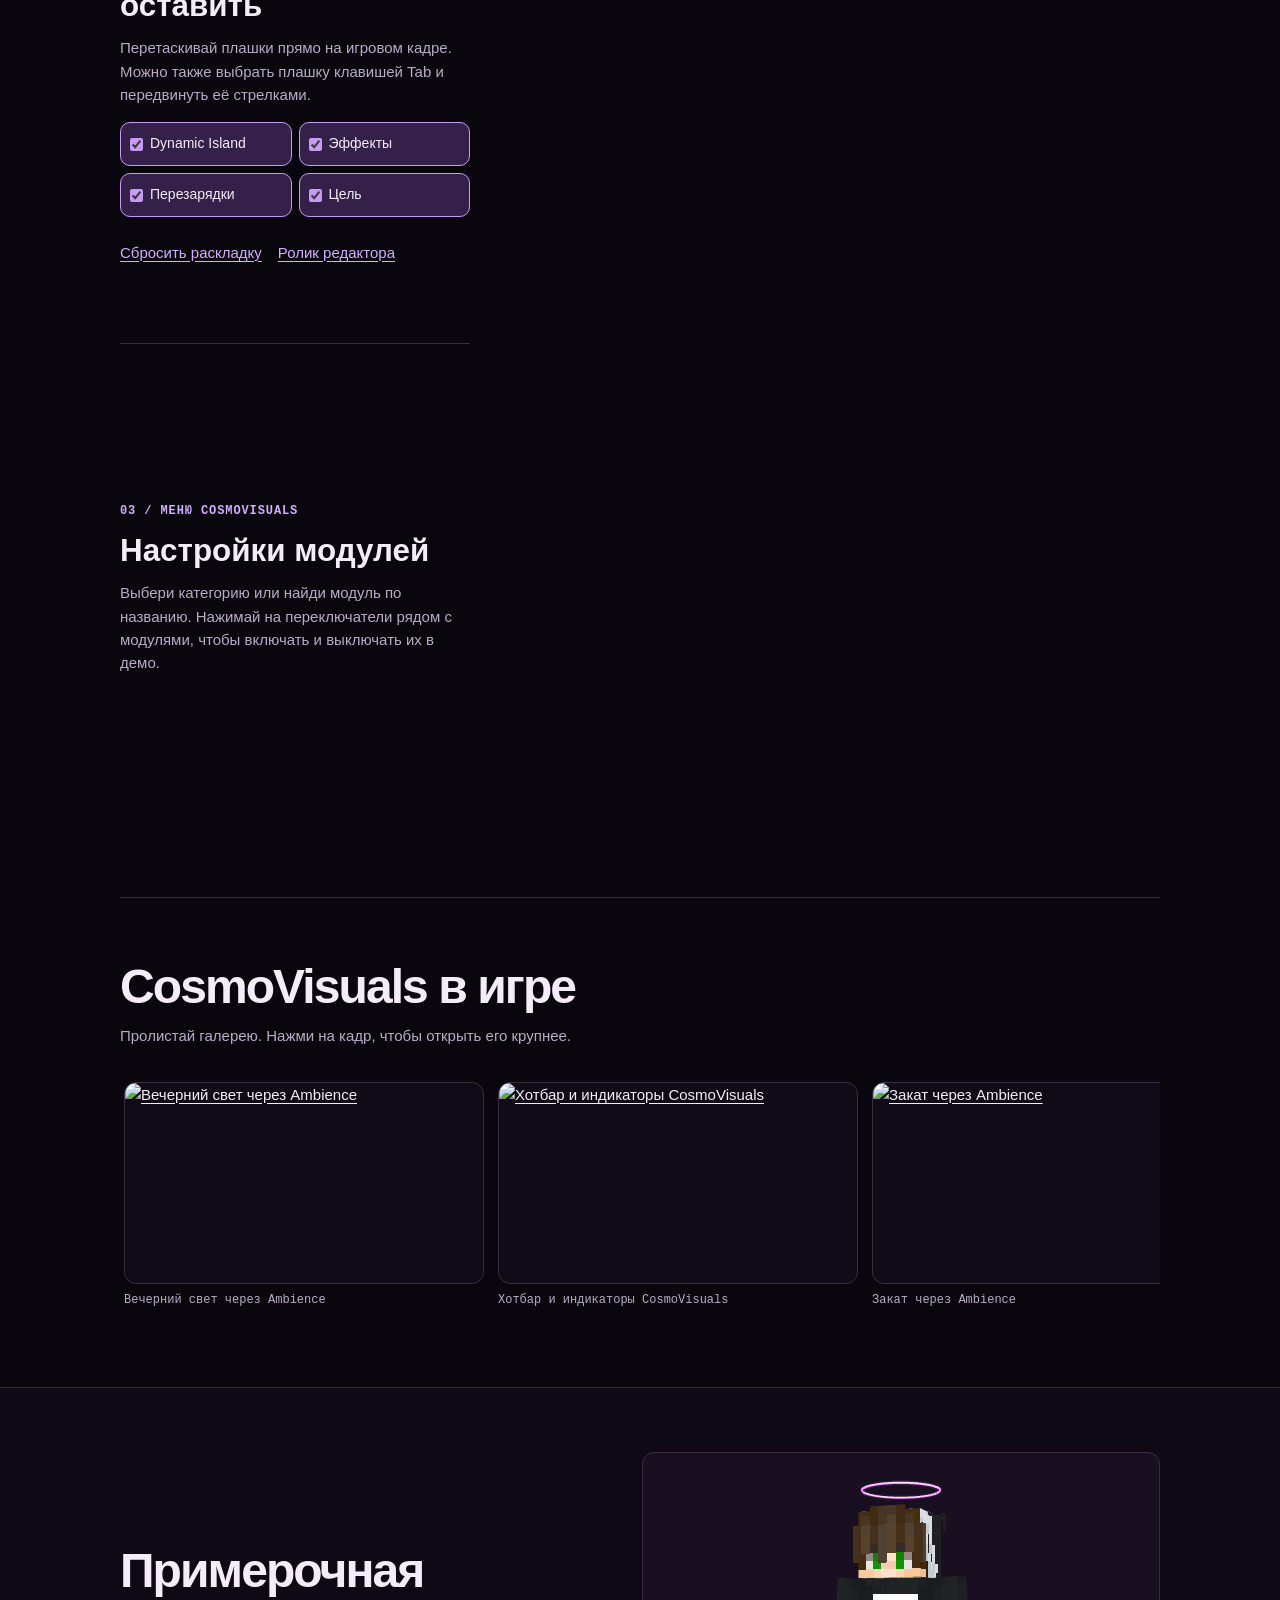
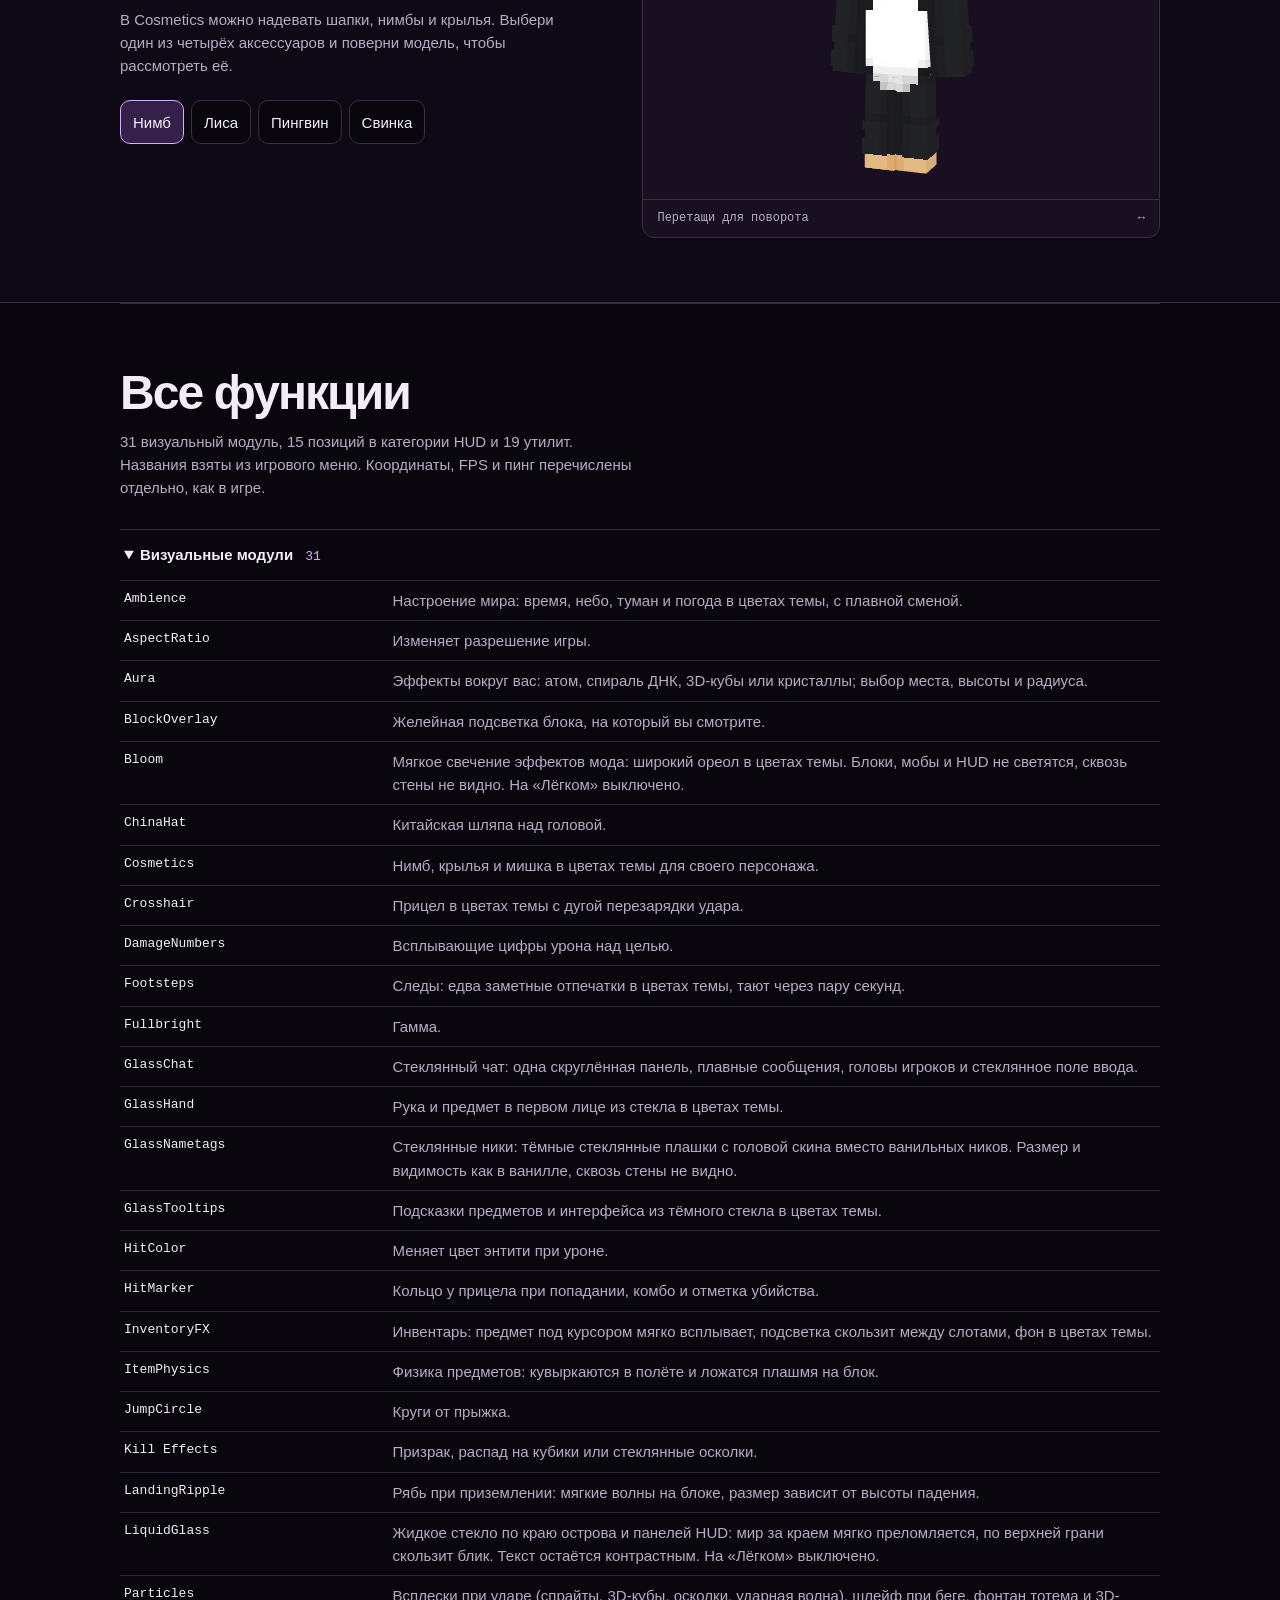
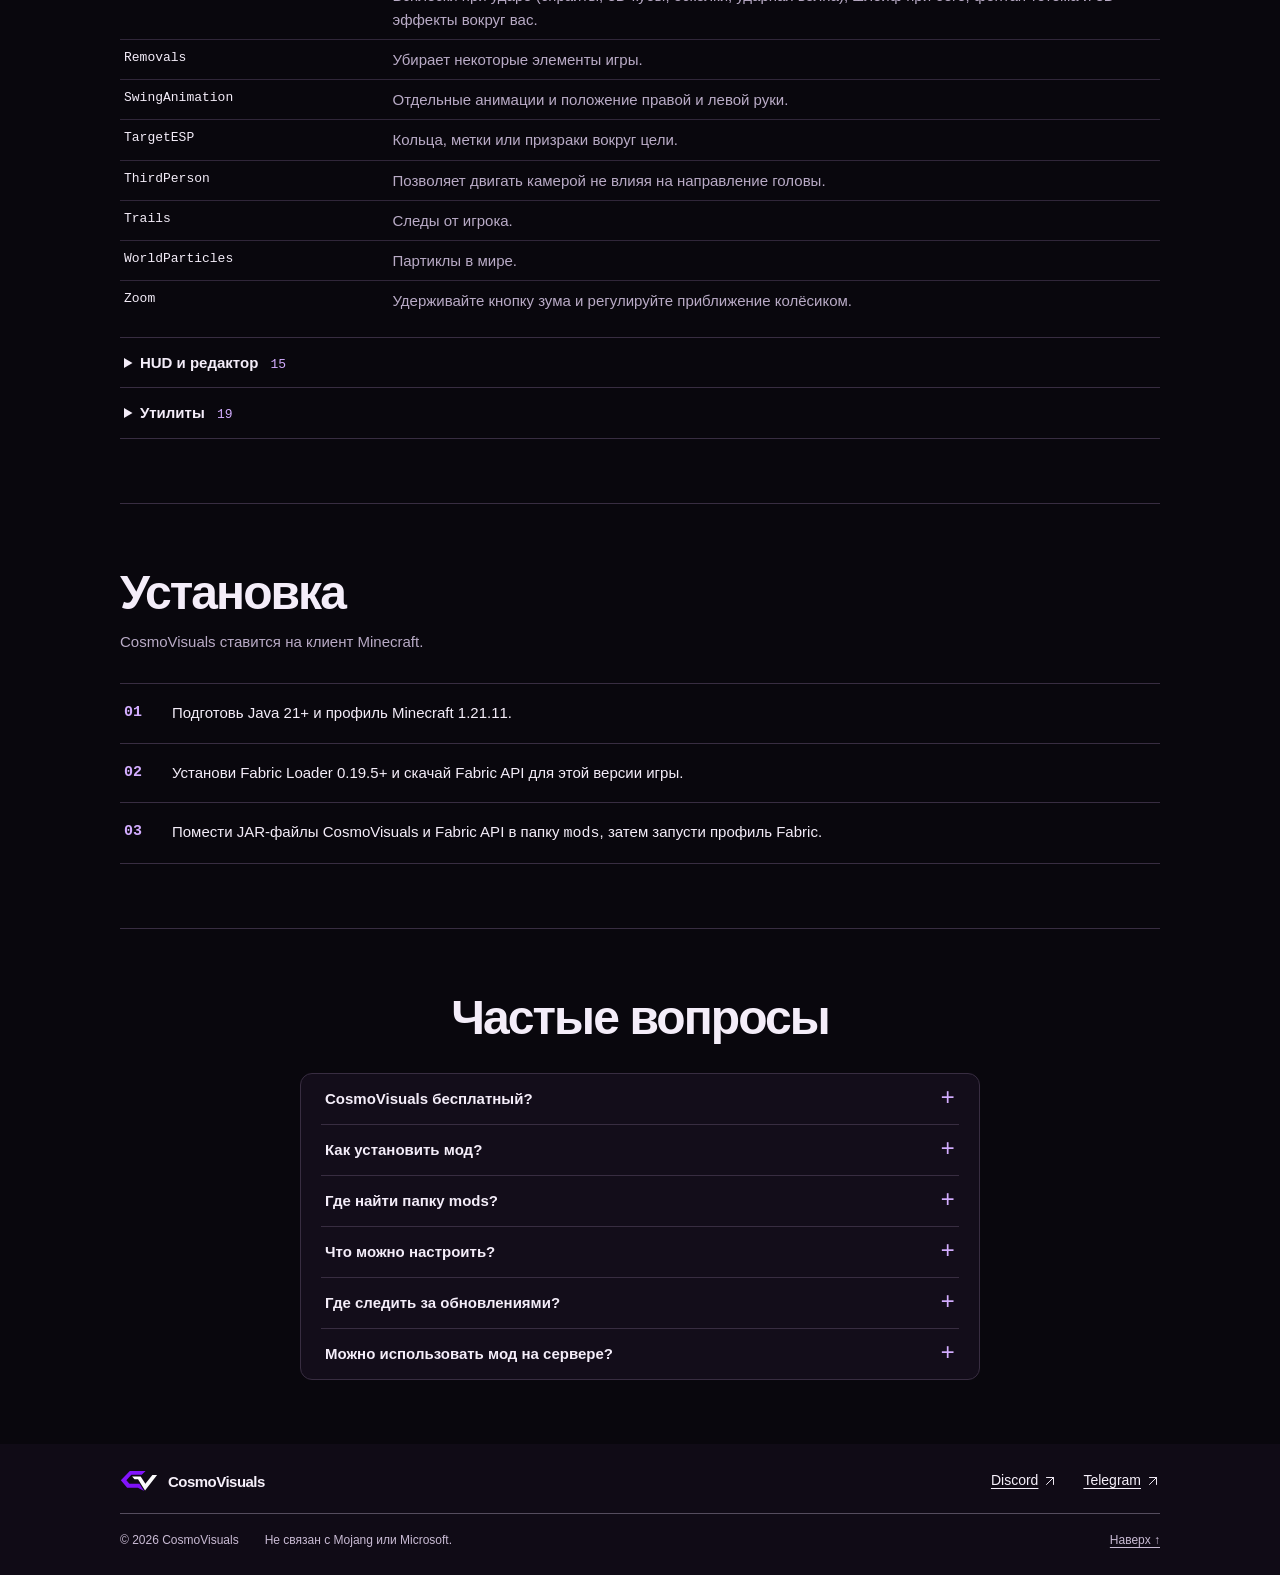
==== commit 5a6cc1b3: "Add files via upload" ====
--- a/index.html
+++ b/index.html
@@ -3,64 +3,39 @@
 <head>
   <meta charset="UTF-8">
   <meta name="viewport" content="width=device-width, initial-scale=1">
-  <meta name="theme-color" content="#030204">
-  <meta name="description" content="CosmoVisuals — бесплатный визуальный мод для Minecraft. Настраиваемый HUD, визуальные эффекты и косметика в твоём стиле.">
-  <meta property="og:title" content="CosmoVisuals — твоя игра, твоя вселенная">
-  <meta property="og:description" content="Визуалы, HUD и косметика. Собери свой Minecraft с CosmoVisuals.">
+  <meta name="theme-color" content="#100b16">
+  <meta name="description" content="CosmoVisuals для Minecraft 1.21.11 на Fabric. Сравнение визуалов, интерактивный HUD, настройки модулей и установка.">
+  <meta property="og:title" content="CosmoVisuals — визуальный мод для Minecraft">
+  <meta property="og:description" content="Атмосфера мира, HUD и косметика для Minecraft 1.21.11.">
   <meta property="og:type" content="website">
-  <title>CosmoVisuals — твоя игра, твоя вселенная</title>
+  <title>CosmoVisuals — визуальный мод для Minecraft</title>
   <link rel="icon" type="image/svg+xml" href="assets/native/brand/logo.svg">
-  <link rel="stylesheet" href="styles.css?v=visual-demo-1">
-  <link rel="stylesheet" href="product-ui.css?v=demo-fit-1">
-  <link rel="stylesheet" href="motion.css?v=faq-2">
-  <script>
-    if ('IntersectionObserver' in window) {
-      document.documentElement.classList.add('motion-ready', 'motion-boot');
-      window.cosmoMotionFallback = setTimeout(() => {
-        document.documentElement.classList.remove('motion-ready', 'motion-boot');
-      }, 3000);
-    }
-  </script>
-  <script src="product-ui.js?v=portrait-2" defer></script>
-  <script src="app.js?v=visual-demo-1" defer></script>
-  <script src="motion.js?v=hover-1" defer></script>
+  <link rel="stylesheet" href="site.css?v=game-menu-4">
+  <script src="app.js?v=hud-drag-1" defer></script>
+  <script src="game-demo.js?v=7" defer></script>
   <script src="download.js?v=20261103-2" defer></script>
   <script type="module" src="model-viewer.js?v=20261025-3"></script>
 </head>
-<body>
+<body class="home-page">
   <svg class="icon-library" xmlns="http://www.w3.org/2000/svg" aria-hidden="true"><defs>
     <symbol id="i-arrow" viewBox="0 0 24 24"><path d="M5 12h14m-6-6 6 6-6 6"/></symbol>
     <symbol id="i-download" viewBox="0 0 24 24"><path d="M12 3v12m-5-5 5 5 5-5M5 16v5h14v-5"/></symbol>
-    <symbol id="i-play" viewBox="0 0 24 24"><path d="m9 5 11 7-11 7z"/></symbol>
     <symbol id="i-up-right" viewBox="0 0 24 24"><path d="M6 18 18 6M6 6h12v12"/></symbol>
-    <symbol id="i-sliders" viewBox="0 0 24 24"><path d="M4 7h7m4 0h5M4 17h3m4 0h9"/><circle cx="13" cy="7" r="2"/><circle cx="9" cy="17" r="2"/></symbol>
-    <symbol id="i-spark" viewBox="0 0 24 24"><path d="m12 2 2.8 7.2L22 12l-7.2 2.8L12 22l-2.8-7.2L2 12l7.2-2.8z"/></symbol>
-    <symbol id="i-grid" viewBox="0 0 24 24"><rect x="3" y="3" width="7" height="7" rx="1.5"/><rect x="14" y="3" width="7" height="7" rx="1.5"/><rect x="3" y="14" width="7" height="7" rx="1.5"/><rect x="14" y="14" width="7" height="7" rx="1.5"/></symbol>
     <symbol id="i-telegram" viewBox="0 0 24 24"><path d="m21 4-4 17-6-5-3 3 1-6 9-6-11 5-5-2z"/></symbol>
     <symbol id="i-discord" viewBox="0 0 24 24"><path d="M8 4 5 5C3 8 2 13 2 17l5 3 1-2m8-14 3 1c2 3 3 8 3 12l-5 3-1-2M7 17c3 2 7 2 10 0M9 4l1 2h4l1-2"/><circle cx="8.5" cy="12.5" r="1"/><circle cx="15.5" cy="12.5" r="1"/></symbol>
     <symbol id="i-check" viewBox="0 0 24 24"><path d="m5 12 4 4L19 6"/></symbol>
-    <symbol id="i-reset" viewBox="0 0 24 24"><path d="M4 10a8 8 0 1 1 1 8M4 4v6h6"/></symbol>
-<symbol id="i-halo" viewBox="0 0 24 24"><ellipse cx="12" cy="7" rx="9" ry="3"/><path d="M8 15c0-5 8-5 8 0v6H8z"/></symbol><symbol id="i-fox" viewBox="0 0 24 24"><path d="m4 3 6 4h4l6-4-1 12-7 6-7-6zM8 12h1m6 0h1m-6 4h4"/></symbol><symbol id="i-penguin" viewBox="0 0 24 24"><path d="M5 19V9a7 7 0 0 1 14 0v10l-4 2H9zM9 9h.01M15 9h.01m-6 4 3 2 3-2"/></symbol><symbol id="i-pig" viewBox="0 0 24 24"><path d="m5 8-2-5 7 3h4l7-3-2 5v11H5z"/><rect x="8" y="12" width="8" height="5" rx="2"/><path d="M10 14h.01M14 14h.01M8 9h.01M16 9h.01"/></symbol>
-
-    <symbol id="i-palette" viewBox="0 0 24 24"><path d="M12 3a9 9 0 1 0 0 18h2a2 2 0 0 0 0-4h-1a1.5 1.5 0 0 1 0-3h3a5 5 0 0 0 5-5c0-4-4-6-9-6Z"/><path d="M7 8h.01M12 6h.01M17 8h.01M6 13h.01"/></symbol>
-    <symbol id="i-crown" viewBox="0 0 24 24"><path d="m3 6 5 4 4-7 4 7 5-4-3 12H6ZM7 21h10"/></symbol>
-    <symbol id="i-file" viewBox="0 0 24 24"><path d="M6 3h8l4 4v14H6ZM14 3v5h4M9 12h6M9 16h6"/></symbol>
-    <symbol id="i-pin" viewBox="0 0 24 24"><path d="M19 9c0 5-7 12-7 12S5 14 5 9a7 7 0 1 1 14 0Z"/><circle cx="12" cy="9" r="2.5"/></symbol>
-    <symbol id="i-search" viewBox="0 0 24 24"><circle cx="10" cy="10" r="6.5"/><path d="m15 15 6 6"/></symbol>
-    <symbol id="i-clock" viewBox="0 0 24 24"><circle cx="12" cy="14" r="8"/><path d="M9 2h6M12 2v4m6 1 2-2M12 10v5l3 2"/></symbol>
-    <symbol id="i-flask" viewBox="0 0 24 24"><path d="M9 3h6M10 3v6L5 18a2 2 0 0 0 2 3h10a2 2 0 0 0 2-3l-5-9V3M8 14h8"/></symbol>
-    <symbol id="i-eye" viewBox="0 0 24 24"><path d="M2 12s4-7 10-7 10 7 10 7-4 7-10 7S2 12 2 12Z"/><circle cx="12" cy="12" r="3"/></symbol>
+
+
   </defs></svg>
-  <a class="skip-link" href="#features">Перейти к содержанию</a>
+  <a class="skip-link" href="#content">Перейти к содержанию</a>
   <header class="site-header">
     <a class="brand" href="#home" aria-label="CosmoVisuals — главная"><img src="assets/native/brand/logo.svg" alt="" width="44" height="25"><span>Cosmo<span class="brand-light">Visuals</span></span></a>
-    <nav class="desktop-nav" aria-label="Главная навигация"><a href="#features">Возможности</a><a href="#experience">Сравнение</a><a href="#showcase">Соцсети</a><a href="advertising.html">Реклама</a><a href="#faq">FAQ</a></nav>
-    <div class="header-actions"><a class="social-icon header-social header-telegram" href="https://t.me/cosmovisuals" target="_blank" rel="noopener noreferrer" aria-label="Telegram CosmoVisuals"><svg><use href="#i-telegram"/></svg></a><a class="social-icon header-social" href="https://dsc.gg/cosmovisuals" target="_blank" rel="noopener noreferrer" aria-label="Discord CosmoVisuals"><svg><use href="#i-discord"/></svg></a><button class="button button-small" data-open-download>Скачать <svg><use href="#i-download"/></svg></button><button class="menu-toggle" data-menu-toggle aria-expanded="false" aria-controls="mobile-nav" aria-label="Открыть меню"><span></span><span></span></button></div>
+    <nav class="desktop-nav" aria-label="Главная навигация"><a href="#experience">В игре</a><a href="#showcase">Кадры</a><a href="#features">Все функции</a><a href="#download">Установка</a><a href="#faq">Вопросы</a></nav>
+    <div class="header-actions"><a class="social-icon header-social header-telegram" href="https://t.me/cosmovisuals" target="_blank" rel="noopener noreferrer" aria-label="Telegram CosmoVisuals"><svg aria-hidden="true"><use href="#i-telegram"/></svg></a><a class="social-icon header-social" href="https://dsc.gg/cosmovisuals" target="_blank" rel="noopener noreferrer" aria-label="Discord CosmoVisuals"><svg aria-hidden="true"><use href="#i-discord"/></svg></a><button type="button" class="menu-toggle" data-menu-toggle aria-expanded="false" aria-controls="mobile-nav" aria-label="Открыть меню"><span></span><span></span></button></div>
   </header>
-  <nav id="mobile-nav" aria-label="Мобильная навигация"><a href="#features">Возможности</a><a href="#experience">Сравнение</a><a href="#showcase">Соцсети</a><a href="advertising.html">Реклама</a><a href="#faq">FAQ</a><a href="https://t.me/cosmovisuals" target="_blank" rel="noopener noreferrer">Telegram ↗</a></nav>
-  <main>
-    <div class="page-progress" aria-hidden="true"></div>
-    <section class="hero" id="home">
+  <nav id="mobile-nav" aria-label="Мобильная навигация"><a href="#experience">В игре</a><a href="#showcase">Кадры</a><a href="#features">Все функции</a><a href="#download">Установка</a><a href="#faq">Вопросы</a></nav>
+  <main id="content">
+    <section class="hero" id="home" aria-labelledby="cover-title">
       <div class="hero-cover">
         <div class="hero-rift-art" aria-hidden="true">
           <svg viewBox="0 0 1683 935" focusable="false">
@@ -93,96 +68,309 @@
           </svg>
         </div>
         <div class="hero-copy">
-          <h1 class="hero-brand">CosmoVisuals</h1>
-          <p class="hero-slogan">Твоя игра. Твоя вселенная.</p>
-          <p class="hero-description">Визуалы, HUD и косметика для Minecraft.</p>
-          <div class="hero-buttons"><button class="button" data-open-download>Скачать бесплатно <svg><use href="#i-download"/></svg></button><a class="button button-ghost" href="#features">Подробнее <svg><use href="#i-arrow"/></svg></a></div>
-          <div class="hero-compatibility"><span class="compatibility-mark"><svg><use href="#i-check"/></svg></span> Minecraft 1.21.11 <span>·</span> Fabric <span>·</span> Java 21+</div>
+          <h1 class="hero-brand" id="cover-title">CosmoVisuals</h1>
+          <p class="hero-slogan">Небо, эффекты и HUD в Minecraft</p>
+          <p class="hero-description">Настрой туман, прицел и анимации. Расставь индикаторы HUD прямо в игре.</p>
+          <div class="hero-buttons"><button type="button" class="button" data-open-download>Скачать бесплатно <svg aria-hidden="true"><use href="#i-download"/></svg></button><a class="button button-ghost" href="#experience">Смотреть в игре <svg aria-hidden="true"><use href="#i-arrow"/></svg></a></div>
+          <div class="hero-compatibility"><span class="compatibility-mark"><svg aria-hidden="true"><use href="#i-check"/></svg></span> Minecraft 1.21.11 <span>·</span> Fabric <span>·</span> Java 21+</div>
         </div>
       </div>
-      <div class="spec-strip page-width"><div><strong>31</strong><span>визуальная функция</span></div><span class="spec-cross" aria-hidden="true">✦</span><div><strong>9</strong><span>элементов HUD</span></div><span class="spec-cross" aria-hidden="true">✦</span><div><strong>11</strong><span>утилит</span></div><span class="spec-cross" aria-hidden="true">✦</span><div class="free-spec"><svg><use href="#i-spark"/></svg><span>Полностью<br><strong>бесплатно</strong></span></div></div>
-      <div class="hero-stage" draggable="false" aria-label="Интерфейс CosmoVisuals">
-        <div class="orbit orbit-one" aria-hidden="true"></div><div class="orbit orbit-two" aria-hidden="true"></div>
-        <div class="interface-frame"><div class="hero-native-scene"><div data-gui-demo="visuals" data-gui-interactive="true" aria-label="CosmoVisuals"></div></div></div>
-        <span class="native-hud native-watermark floating-hud hero-watermark"><img src="assets/native/brand/logo.svg" alt=""><strong>CosmoVisuals</strong><i></i><span>739 FPS</span><i></i><span>12 ms</span></span>
-        <span class="native-hud native-target floating-hud hero-target"><span class="skin-face"></span><span class="target-content"><strong>MrTravelYT</strong><span class="target-health">Здоровье <b>20.0</b></span><span class="health-track"><span></span></span></span></span>
-        <span class="native-hud native-effects floating-hud hero-effects"><span class="hud-line"><svg aria-hidden="true"><use href="#i-flask"/></svg><strong>Эффекты</strong></span><span class="hud-description">Нет активных эффектов</span></span>
-        <span class="stage-caption"><span></span> COSMOVISUALS 0.7 · АВРОРА</span>
-      </div>
-      <div class="hero-bottom-line" aria-hidden="true"></div>
-    </section>
-
-    <section class="features feature-section page-width section-space" id="features">
-      <div class="section-heading reveal">
-        <div><span class="eyebrow section-kicker">Возможности</span><h2>Больше возможностей.<br><span class="gradient-text">Больше твоего стиля.</span></h2></div>
-        <p>Визуальные эффекты, настраиваемый HUD и игровые инструменты CosmoVisuals.</p>
-      </div>
-      <div class="features-overview">
-        <article class="feature-card feature-hud reveal">
-          <h3>Конструктор HUD</h3>
-          <p>Настрой элементы интерфейса и выбери, что видеть во время игры.</p>
-        </article>
-        <div class="features-notes">
-          <article><svg aria-hidden="true"><use href="#i-pin"/></svg><div><h3>Система меток</h3><p>Отмечай важные места в мире.</p></div></article>
-          <article><svg aria-hidden="true"><use href="#i-file"/></svg><div><h3>Твои конфигурации</h3><p>Сохраняй настройки и меняй пресеты.</p></div></article>
-          <article><svg aria-hidden="true"><use href="#i-sliders"/></svg><div><h3>Всё под контролем</h3><p>Название, FPS и пинг в одной панели.</p></div></article>
+    </section>
+
+
+    <section class="wrap chapter field-guide" id="experience" aria-labelledby="experience-title">
+      <header class="chapter-heading">
+        <h2 id="experience-title">Один мир.<br>Два ощущения</h2>
+        <p>Листай, чтобы увидеть эффекты CosmoVisuals в игре и попробовать настройки HUD.</p>
+      </header>
+      <div data-game-demo>
+        <div class="game-demo">
+          <div class="demo-steps">
+            <article class="demo-step" id="demo-visuals" data-demo-step="visuals">
+              <p class="label">01 / CosmoVisuals</p>
+              <h3>Визуалы CosmoVisuals</h3>
+              <p>На кадре с модом видны частицы в воздухе, изменённое небо и панели HUD. Потяни разделитель, чтобы рассмотреть разницу.</p>
+              <div class="demo-controls" role="group" aria-label="Показать игровой кадр">
+                <button type="button" data-compare-position="0" aria-controls="comparison" aria-pressed="false">Без визуалов</button>
+                <button type="button" data-compare-position="100" aria-controls="comparison" aria-pressed="false">С визуалами</button>
+              </div>
+            </article>
+            <article class="demo-step" id="demo-hud" data-demo-step="hud">
+              <p class="label">02 / HUD</p>
+              <h3>Какие панели оставить</h3>
+              <p>Перетаскивай плашки прямо на игровом кадре. Можно также выбрать плашку клавишей Tab и передвинуть её стрелками.</p>
+              <fieldset class="demo-controls demo-toggles">
+                <legend class="visually-hidden">Панели CosmoVisuals</legend>
+                <label><input type="checkbox" data-hud-toggle="island" checked> Dynamic Island</label>
+                <label><input type="checkbox" data-hud-toggle="effects" checked> Эффекты</label>
+                <label><input type="checkbox" data-hud-toggle="cooldowns" checked> Перезарядки</label>
+                <label><input type="checkbox" data-hud-toggle="target" checked> Цель</label>
+              </fieldset>
+              <div class="demo-actions">
+                <button type="button" class="demo-link" id="reset-hud">Сбросить раскладку</button>
+                <button type="button" class="demo-link" data-demo-view="hud-editor" aria-controls="hud-editor" aria-pressed="false">Ролик редактора</button>
+              </div>
+              <p id="hud-status" class="visually-hidden" role="status"></p>
+            </article>
+            <article class="demo-step" id="demo-menu" data-demo-step="menu" aria-labelledby="demo-menu-heading">
+              <p class="label">03 / Меню CosmoVisuals</p>
+              <h3 id="demo-menu-heading">Настройки модулей</h3>
+              <p>Выбери категорию или найди модуль по названию. Нажимай на переключатели рядом с модулями, чтобы включать и выключать их в демо.</p>
+            </article>
+          </div>
+          <div class="demo-stage">
+            <div class="demo-frame">
+              <div data-demo-panel="visuals">
+                <div class="comparison" id="comparison" style="--split: 50%">
+                  <div class="compare-base">
+                    <img src="assets/gameplay-off.webp" alt="Игровой кадр без визуалов CosmoVisuals" width="1919" height="1112" loading="lazy" decoding="async">
+                  </div>
+                  <div class="compare-overlay">
+                    <img src="assets/gameplay-on.webp" alt="Тот же вид с небом, частицами и HUD CosmoVisuals" width="1919" height="1107" loading="lazy" decoding="async">
+                  </div>
+                  <span class="compare-divider" aria-hidden="true"><span>‹ ›</span></span>
+                  <input id="compare-range" type="range" min="0" max="100" value="50" aria-label="Доля кадра с визуалами CosmoVisuals">
+                </div>
+              </div>
+              <div data-demo-panel="hud" hidden>
+                <div id="hud-playground" class="demo-hud">
+                  <img src="assets/captures/overworld.webp" width="1280" height="720" alt="" loading="lazy" decoding="async">
+                  <button type="button" class="demo-hud-piece draggable hud-island" data-hud="island" aria-label="Dynamic Island с логотипом и показателями"><img src="assets/watermark.png" width="324" height="44" alt="" draggable="false"></button>
+                  <button type="button" class="demo-hud-piece draggable hud-effects" data-hud="effects" aria-label="Панель эффектов"><img src="assets/hud-effects.png" width="254" height="77" alt="" draggable="false"></button>
+                  <button type="button" class="demo-hud-piece draggable hud-cooldowns" data-hud="cooldowns" aria-label="Панель перезарядок"><img src="assets/hud-cooldowns.png" width="254" height="76" alt="" draggable="false"></button>
+                  <button type="button" class="demo-hud-piece draggable hud-target" data-hud="target" aria-label="Панель цели и её здоровья"><img src="assets/hud-target.png" width="248" height="78" alt="" draggable="false"></button>
+                </div>
+                <video id="hud-editor" hidden controls muted playsinline preload="none" poster="assets/captures/hud-editor.webp" aria-label="Панели и направляющие редактора HUD CosmoVisuals">
+                  <source src="assets/captures/hud-editor.mp4" type="video/mp4">
+                </video>
+              </div>
+              <div class="module-panel" data-demo-panel="menu" hidden>
+                <img class="game-menu-backdrop" src="assets/captures/hud.webp" width="1280" height="720" alt="" loading="lazy" decoding="async">
+                <div class="game-menu" aria-label="Демо меню CosmoVisuals">
+                  <div class="game-menu-header">
+                    <div class="game-menu-brand">
+                      <img src="assets/native/brand/logo.svg" width="27" height="16" alt="">
+                      <strong>CosmoVisuals</strong>
+                    </div>
+                    <div class="game-menu-categories" role="group" aria-label="Категории модулей">
+                      <button type="button" data-menu-category="visual-modules" aria-pressed="true">Визуалы <span></span></button>
+                      <button type="button" data-menu-category="hud-modules" aria-pressed="false">HUD <span></span></button>
+                      <button type="button" data-menu-category="utilities" aria-pressed="false">Утилиты <span></span></button>
+                    </div>
+                    <div class="game-menu-tools" aria-hidden="true">
+                      <span><img src="assets/native/ui/palette.png" width="13" height="13" alt=""></span>
+                      <span><img src="assets/native/ui/crown.png" width="13" height="13" alt=""></span>
+                      <span><img src="assets/native/ui/file.png" width="13" height="13" alt=""></span>
+                      <span><img src="assets/native/ui/pin.png" width="13" height="13" alt=""></span>
+                    </div>
+                  </div>
+                  <div class="game-menu-toolbar">
+                    <div>
+                      <small>Категория</small>
+                      <h4 id="game-menu-title">Визуалы</h4>
+                      <span class="game-menu-count" role="status"></span>
+                    </div>
+                    <label class="game-menu-search">
+                      <img src="assets/native/ui/search.png" width="14" height="14" alt="">
+                      <input type="search" placeholder="Поиск" aria-label="Поиск модулей">
+                    </label>
+                  </div>
+                  <div class="game-menu-grid" role="group" aria-labelledby="game-menu-title"></div>
+                  <p class="game-menu-empty" hidden>Модули не найдены</p>
+                  <div class="game-menu-footer">
+                    <span class="game-menu-language" lang="ru">RU</span>
+                    <span>Демо меню</span>
+                  </div>
+                    </div>
+            </div>
+          </div>
         </div>
       </div>
-      <div class="feature-grid">
-        <article class="feature-card feature-effects reveal">
-          <h3>Визуальные модули</h3><p>Освещение, атмосфера и эффекты в игре.</p>
-          <img src="assets/character-flight.png" alt="Персонаж CosmoVisuals в полёте" loading="lazy">
-        </article>
-        <article class="feature-card cosmetics-card reveal">
-          <div class="cosmetic-text"><h3>Косметика</h3><p>Выбери образ и поверни персонажа.</p><div class="cosmetic-options" role="group" aria-label="Выбор косметики"><button data-character="halo" class="active" aria-pressed="true" aria-label="Нимб" title="Нимб"><img src="assets/generated-icons/halo.png" alt="" width="26" height="26" draggable="false" decoding="async"></button><button data-character="fox" aria-pressed="false" aria-label="Лиса" title="Лиса"><img src="assets/generated-icons/fox.png" alt="" width="26" height="26" draggable="false" decoding="async"></button><button data-character="penguin" aria-pressed="false" aria-label="Пингвин" title="Пингвин"><img src="assets/generated-icons/penguin.png" alt="" width="26" height="26" draggable="false" decoding="async"></button><button data-character="pig" aria-pressed="false" aria-label="Свинка" title="Свинка"><img src="assets/generated-icons/pig.png" alt="" width="26" height="26" draggable="false" decoding="async"></button></div><span id="cosmetic-name" class="cosmetic-name" aria-live="polite">Нимб</span></div>
-          <div class="character-stage"><div class="character-orbit" aria-hidden="true"></div><div id="cosmetic-viewer" class="native-model" data-model-viewer="halo" data-character="halo" aria-label="3D-модель персонажа. Перетащите, чтобы повернуть."></div><span class="rotation-hint" aria-hidden="true">↔ поверни меня</span></div>
-        </article>
-        <article class="feature-card utilities-card reveal"><h3>Игровые утилиты</h3><p>Перезарядки, смена экипировки и быстрые действия под рукой.</p><div class="benefit-visual" role="img" aria-label="Утилиты CosmoVisuals: Cooldowns, ElytraSwap, HitSound"><div data-gui-demo="utilities"></div></div></article>
-      </div>
-    </section>
-
-    <section class="experience section-space" id="experience">
-      <div class="section-heading page-width reveal">
-        <span class="eyebrow section-kicker">Сравнение</span>
-        <h2>Знакомый мир <span class="gradient-text">в новом свете</span></h2>
-        <p>Один игровой кадр в двух вариантах. Передвинь разделитель, чтобы увидеть разницу.</p>
-      </div>
-      <div class="comparison comparison-wide reveal" id="comparison" style="--split:50%">
-          <img class="compare-base" src="assets/gameplay-off.webp" alt="Minecraft без CosmoVisuals" loading="lazy" width="1919" height="1112">
-          <div class="compare-overlay"><img src="assets/gameplay-on.webp" alt="Minecraft с CosmoVisuals" loading="lazy" width="1919" height="1107"></div>
-          <div class="compare-divider" aria-hidden="true"><span></span></div>
-          <input id="compare-range" type="range" min="0" max="100" value="50" aria-label="Сравнение Minecraft с CosmoVisuals и без него">
-      </div>
-    </section>
-
-    <section class="socials page-width section-space" id="showcase" aria-labelledby="socials-title">
-      <div class="section-heading reveal">
-        <h2 id="socials-title">Наши <span class="gradient-text">соцсети</span></h2>
-        <p>Нас можно найти в Discord и Telegram.</p>
-      </div>
-      <div class="socials-grid">
-        <a class="socials-card" href="https://dsc.gg/cosmovisuals" target="_blank" rel="noopener noreferrer">
-          <svg aria-hidden="true"><use href="#i-discord"/></svg>
-          <span><strong>Discord</strong><small>Общение и помощь с модом</small></span>
-          <svg aria-hidden="true"><use href="#i-up-right"/></svg>
-        </a>
-        <a class="socials-card" href="https://t.me/cosmovisuals" target="_blank" rel="noopener noreferrer">
-          <svg aria-hidden="true"><use href="#i-telegram"/></svg>
-          <span><strong>Telegram</strong><small>Новости и обновления</small></span>
-          <svg aria-hidden="true"><use href="#i-up-right"/></svg>
-        </a>
-      </div>
-    </section>
-
-
-    <section class="faq page-width section-space" id="faq"><div class="faq-intro reveal"><span class="eyebrow section-kicker">F.A.Q.</span><h2>Есть вопросы<span class="gradient-text">?</span></h2><p>Мы рядом. Загляни в наше сообщество.</p><div class="community-links"><a href="https://dsc.gg/cosmovisuals" target="_blank" rel="noopener noreferrer"><svg><use href="#i-discord"/></svg>Discord<svg class="small-arrow"><use href="#i-up-right"/></svg></a><a href="https://t.me/cosmovisuals" target="_blank" rel="noopener noreferrer"><svg><use href="#i-telegram"/></svg>Telegram<svg class="small-arrow"><use href="#i-up-right"/></svg></a></div></div>
-      <div class="faq-list reveal"><details open><summary>CosmoVisuals бесплатный?<span aria-hidden="true"></span></summary><p>Да. Мод бесплатный, подписка и оплата не нужны.</p></details><details><summary>Как установить мод?<span aria-hidden="true"></span></summary><p>Скачай CosmoVisuals 0.7 Beta. Нужны Minecraft 1.21.11, Fabric Loader 0.19.5+, Fabric API и Java 21+. Помести JAR в папку mods и запусти профиль Fabric.</p></details><details><summary>Что можно настроить?<span aria-hidden="true"></span></summary><p>Визуальные эффекты, элементы HUD, косметику и утилиты. Интерфейс и примеры показаны на этой странице.</p></details><details><summary>Где следить за обновлениями?<span aria-hidden="true"></span></summary><p>В нашем <a href="https://t.me/cosmovisuals" target="_blank" rel="noopener noreferrer">Telegram</a> и <a href="https://dsc.gg/cosmovisuals" target="_blank" rel="noopener noreferrer">Discord</a>. Там же можно задать вопрос.</p></details><details><summary>Можно использовать на любом сервере?<span aria-hidden="true"></span></summary><p>У каждого сервера свои правила модификаций. Проверь их перед использованием и включай только разрешённые функции.</p></details></div>
-    </section>
-
-    <section class="final-cta page-width reveal" id="download"><div class="cta-orbit" aria-hidden="true"></div><div class="cta-character cta-character-left" data-model-viewer="fox" aria-hidden="true"></div><div class="cta-copy"><h2>Твой Minecraft.<br><span class="gradient-text">Новая орбита.</span></h2><button class="button" data-open-download>Скачать CosmoVisuals <svg><use href="#i-download"/></svg></button></div><div class="cta-character cta-character-right" data-model-viewer="penguin" aria-hidden="true"></div></section>
+    </section>
+
+    <section class="wrap chapter gallery" id="showcase" aria-labelledby="gallery-title">
+      <div class="chapter-heading">
+        <h2 id="gallery-title">CosmoVisuals в игре</h2>
+        <p>Пролистай галерею. Нажми на кадр, чтобы открыть его крупнее.</p>
+      </div>
+      <ul class="gallery-strip" aria-label="Игровые скриншоты" tabindex="0">
+        <li><figure>
+          <a href="assets/captures/evening.webp" target="_blank" rel="noopener" aria-label="Вечерний свет через Ambience. Открыть кадр">
+            <img src="assets/captures/evening.webp" width="1280" height="720" alt="Вечерний свет через Ambience" loading="lazy" decoding="async">
+          </a>
+          <figcaption>Вечерний свет через Ambience</figcaption>
+        </figure></li>
+        <li><figure>
+          <a href="assets/captures/hud.webp" target="_blank" rel="noopener" aria-label="Хотбар и индикаторы CosmoVisuals. Открыть кадр">
+            <img src="assets/captures/hud.webp" width="1280" height="720" alt="Хотбар и индикаторы CosmoVisuals" loading="lazy" decoding="async">
+          </a>
+          <figcaption>Хотбар и индикаторы CosmoVisuals</figcaption>
+        </figure></li>
+        <li><figure>
+          <a href="assets/captures/sunset.webp" target="_blank" rel="noopener" aria-label="Закат через Ambience. Открыть кадр">
+            <img src="assets/captures/sunset.webp" width="1280" height="720" alt="Закат через Ambience" loading="lazy" decoding="async">
+          </a>
+          <figcaption>Закат через Ambience</figcaption>
+        </figure></li>
+        <li><figure>
+          <a href="assets/captures/hud-editor.webp" target="_blank" rel="noopener" aria-label="Направляющие редактора HUD. Открыть кадр">
+            <img src="assets/captures/hud-editor.webp" width="1280" height="720" alt="Направляющие редактора HUD" loading="lazy" decoding="async">
+          </a>
+          <figcaption>Направляющие редактора HUD</figcaption>
+        </figure></li>
+        <li><figure>
+          <a href="assets/captures/settings.webp" target="_blank" rel="noopener" aria-label="Меню модулей CosmoVisuals. Открыть кадр">
+            <img src="assets/captures/settings.webp" width="1280" height="720" alt="Меню модулей CosmoVisuals" loading="lazy" decoding="async">
+          </a>
+          <figcaption>Меню модулей CosmoVisuals</figcaption>
+        </figure></li>
+      </ul>
+    </section>
+
+    <section class="wardrobe" aria-labelledby="wardrobe-title">
+      <div class="wrap chapter wardrobe-inner">
+        <div class="wardrobe-copy">
+          <h2 id="wardrobe-title">Примерочная</h2>
+          <p>В Cosmetics можно надевать шапки, нимбы и крылья. Выбери один из четырёх аксессуаров и поверни модель, чтобы рассмотреть её.</p>
+          <div class="cosmetic-options" role="group" aria-label="Выбор косметики"><button data-character="halo" class="active" aria-pressed="true" aria-label="Нимб" title="Нимб">Нимб</button><button data-character="fox" aria-pressed="false" aria-label="Лиса" title="Лиса">Лиса</button><button data-character="penguin" aria-pressed="false" aria-label="Пингвин" title="Пингвин">Пингвин</button><button data-character="pig" aria-pressed="false" aria-label="Свинка" title="Свинка">Свинка</button></div><span id="cosmetic-name" class="cosmetic-name" aria-live="polite">Нимб</span>
+        </div>
+        <figure class="wardrobe-preview">
+          <div id="cosmetic-viewer" class="native-model" data-model-viewer="halo" data-character="halo" aria-label="3D-модель персонажа"></div>
+          <figcaption>Перетащи для поворота <span aria-hidden="true">↔</span></figcaption>
+        </figure>
+      </div>
+    </section>
+
+
+    <section class="wrap chapter catalog" id="features" aria-labelledby="features-title">
+      <div class="chapter-heading">
+        <h2 id="features-title">Все функции</h2>
+        <p>31 визуальный модуль, 15 позиций в категории HUD и 19 утилит. Названия взяты из игрового меню. Координаты, FPS и пинг перечислены отдельно, как в игре.</p>
+      </div>
+      <div class="catalog-groups">
+        <details id="visual-modules" open>
+          <summary>Визуальные модули <span>31</span></summary>
+          <dl class="module-list">
+            <div><dt>Ambience</dt><dd>Настроение мира: время, небо, туман и погода в цветах темы, с плавной сменой.</dd></div>
+            <div><dt>AspectRatio</dt><dd>Изменяет разрешение игры.</dd></div>
+            <div><dt>Aura</dt><dd>Эффекты вокруг вас: атом, спираль ДНК, 3D-кубы или кристаллы; выбор места, высоты и радиуса.</dd></div>
+            <div><dt>BlockOverlay</dt><dd>Желейная подсветка блока, на который вы смотрите.</dd></div>
+            <div><dt>Bloom</dt><dd>Мягкое свечение эффектов мода: широкий ореол в цветах темы. Блоки, мобы и HUD не светятся, сквозь стены не видно. На «Лёгком» выключено.</dd></div>
+            <div><dt>ChinaHat</dt><dd>Китайская шляпа над головой.</dd></div>
+            <div><dt>Cosmetics</dt><dd>Нимб, крылья и мишка в цветах темы для своего персонажа.</dd></div>
+            <div><dt>Crosshair</dt><dd>Прицел в цветах темы с дугой перезарядки удара.</dd></div>
+            <div><dt>DamageNumbers</dt><dd>Всплывающие цифры урона над целью.</dd></div>
+            <div><dt>Footsteps</dt><dd>Следы: едва заметные отпечатки в цветах темы, тают через пару секунд.</dd></div>
+            <div><dt>Fullbright</dt><dd>Гамма.</dd></div>
+            <div><dt>GlassChat</dt><dd>Стеклянный чат: одна скруглённая панель, плавные сообщения, головы игроков и стеклянное поле ввода.</dd></div>
+            <div><dt>GlassHand</dt><dd>Рука и предмет в первом лице из стекла в цветах темы.</dd></div>
+            <div><dt>GlassNametags</dt><dd>Стеклянные ники: тёмные стеклянные плашки с головой скина вместо ванильных ников. Размер и видимость как в ванилле, сквозь стены не видно.</dd></div>
+            <div><dt>GlassTooltips</dt><dd>Подсказки предметов и интерфейса из тёмного стекла в цветах темы.</dd></div>
+            <div><dt>HitColor</dt><dd>Меняет цвет энтити при уроне.</dd></div>
+            <div><dt>HitMarker</dt><dd>Кольцо у прицела при попадании, комбо и отметка убийства.</dd></div>
+            <div><dt>InventoryFX</dt><dd>Инвентарь: предмет под курсором мягко всплывает, подсветка скользит между слотами, фон в цветах темы.</dd></div>
+            <div><dt>ItemPhysics</dt><dd>Физика предметов: кувыркаются в полёте и ложатся плашмя на блок.</dd></div>
+            <div><dt>JumpCircle</dt><dd>Круги от прыжка.</dd></div>
+            <div><dt>Kill Effects</dt><dd>Призрак, распад на кубики или стеклянные осколки.</dd></div>
+            <div><dt>LandingRipple</dt><dd>Рябь при приземлении: мягкие волны на блоке, размер зависит от высоты падения.</dd></div>
+            <div><dt>LiquidGlass</dt><dd>Жидкое стекло по краю острова и панелей HUD: мир за краем мягко преломляется, по верхней грани скользит блик. Текст остаётся контрастным. На «Лёгком» выключено.</dd></div>
+            <div><dt>Particles</dt><dd>Всплески при ударе (спрайты, 3D-кубы, осколки, ударная волна), шлейф при беге, фонтан тотема и 3D-эффекты вокруг вас.</dd></div>
+            <div><dt>Removals</dt><dd>Убирает некоторые элементы игры.</dd></div>
+            <div><dt>SwingAnimation</dt><dd>Отдельные анимации и положение правой и левой руки.</dd></div>
+            <div><dt>TargetESP</dt><dd>Кольца, метки или призраки вокруг цели.</dd></div>
+            <div><dt>ThirdPerson</dt><dd>Позволяет двигать камерой не влияя на направление головы.</dd></div>
+            <div><dt>Trails</dt><dd>Следы от игрока.</dd></div>
+            <div><dt>WorldParticles</dt><dd>Партиклы в мире.</dd></div>
+            <div><dt>Zoom</dt><dd>Удерживайте кнопку зума и регулируйте приближение колёсиком.</dd></div>
+          </dl>
+        </details>
+        <details id="hud-modules">
+          <summary>HUD и редактор <span>15</span></summary>
+          <dl class="module-list">
+            <div><dt>Cooldowns</dt><dd>Отображает задержку на предмет.</dd></div>
+            <div><dt>HUD Editor</dt><dd>Перемещение и размер элементов HUD: остров, боссбар, таб и панели.</dd></div>
+            <div><dt>HUD Settings</dt><dd>Игровой интерфейс.</dd></div>
+            <div><dt>Dynamic Island</dt><dd>Плашка с логотипом, FPS и пингом.</dd></div>
+            <div><dt>Near</dt><dd>Ближайшие игроки в выбранном радиусе и плавная стрелка направления к каждому.</dd></div>
+            <div><dt>Custom Hotbar</dt><dd>Отдельные скруглённые слоты с аккуратным выделением выбранного предмета.</dd></div>
+            <div><dt>Vitals</dt><dd>Отдельная перемещаемая панель здоровья, поглощения и голода.</dd></div>
+            <div><dt>Armor</dt><dd>Четыре слота брони с полосками прочности и общей защиты.</dd></div>
+            <div><dt>Target HUD</dt><dd>Имя, здоровье и портрет выбранной цели. В чате доступен предпросмотр.</dd></div>
+            <div><dt>Potions</dt><dd>Активные эффекты с настоящими значками Minecraft и оставшимся временем.</dd></div>
+            <div><dt>Keybinds</dt><dd>Список включённых функций и назначенных им клавиш.</dd></div>
+            <div><dt>Information</dt><dd>Общий переключатель координат и отдельных виджетов FPS и пинга.</dd></div>
+            <div><dt>Coordinates</dt><dd>Текущие X, Y и Z. Включение также активирует информационные виджеты.</dd></div>
+            <div><dt>FPS</dt><dd>Отдельная панель FPS. Включение отключает объединённую плашку FPS + Ping.</dd></div>
+            <div><dt>Ping</dt><dd>Отдельная панель пинга. Включение отключает объединённую плашку FPS + Ping.</dd></div>
+          </dl>
+        </details>
+        <details id="utilities">
+          <summary>Утилиты <span>19</span></summary>
+          <dl class="module-list">
+            <div><dt>AI</dt><dd>Голосовой помощник Космо: нажми Y и скажи, например: &quot;выключи третье лицо&quot;.</dd></div>
+            <div><dt>AutoReissue</dt><dd>Авто перевыставление предметов на /ah.</dd></div>
+            <div><dt>AutoRespawn</dt><dd>Автоматический респавн.</dd></div>
+            <div><dt>AutoSwap</dt><dd>Свапает предметы во второй руке.</dd></div>
+            <div><dt>DiscordRPC</dt><dd>Активность в Discord.</dd></div>
+            <div><dt>ElytraSwap</dt><dd>Свап между элитрой и нагрудником.</dd></div>
+            <div><dt>FTHelper</dt><dd>Помощник для FunTime.</dd></div>
+            <div><dt>FastSwap</dt><dd>Быстрое перемещение по хотбару.</dd></div>
+            <div><dt>HealingHelper</dt><dd>Подсвечивает предметы для отхила.</dd></div>
+            <div><dt>HitSound</dt><dd>Воспроизводит звук при ударе по энтити.</dd></div>
+            <div><dt>ItemScroller</dt><dd>Позволяет быстро перемещать предметы.</dd></div>
+            <div><dt>LockSlot</dt><dd>Не дает выбросить предмет из хотбара.</dd></div>
+            <div><dt>Optimization</dt><dd>Повышение FPS: лёгкие эффекты мода, скрытие невидимых сущностей и другие настройки.</dd></div>
+            <div><dt>PVPSafe</dt><dd>Не дает выйти с сервера в ПВП режиме.</dd></div>
+            <div><dt>Predictions</dt><dd>Показывает приблизительную позицию приземления проджектайлов.</dd></div>
+            <div><dt>ShiftTap</dt><dd>Нажимает шифт после удара.</dd></div>
+            <div><dt>SoundManager</dt><dd>Изменяет громкость звуков.</dd></div>
+            <div><dt>Sprint</dt><dd>Автоматически спринтит.</dd></div>
+            <div><dt>StreamerMode</dt><dd>Скрывает информацию.</dd></div>
+          </dl>
+        </details>
+      </div>
+    </section>
+
+    <section class="wrap chapter installation" id="download" aria-labelledby="install-heading">
+      <div class="chapter-heading">
+        <h2 id="install-heading">Установка</h2>
+        <p>CosmoVisuals ставится на клиент Minecraft.</p>
+      </div>
+      <ol class="steps">
+        <li>Подготовь Java 21+ и профиль Minecraft 1.21.11.</li>
+        <li>Установи Fabric Loader 0.19.5+ и скачай Fabric API для этой версии игры.</li>
+        <li><span>Помести JAR-файлы CosmoVisuals и Fabric API в папку <code>mods</code>, затем запусти профиль Fabric.</span></li>
+      </ol>
+    </section>
+
+    <section class="wrap chapter faq" id="faq" aria-labelledby="faq-title">
+      <div class="chapter-heading">
+        <h2 id="faq-title">Частые вопросы</h2>
+      </div>
+      <div class="faq-list">
+        <details><summary>CosmoVisuals бесплатный?</summary><p>Да, мод бесплатный и не требует подписки.</p></details>
+        <details><summary>Как установить мод?</summary><p>Подготовь Minecraft 1.21.11, Java 21+, Fabric Loader 0.19.5+ и Fabric API. Помести оба JAR-файла в папку <code>mods</code> и запусти профиль Fabric. <a href="#download">Пошаговая установка</a>.</p></details>
+        <details><summary>Где найти папку mods?</summary><p>Открой окно скачивания и выбери свою ОС. Если профиль Fabric использует отдельную папку игры, открой её и создай внутри папку <code>mods</code>.</p></details>
+        <details><summary>Что можно настроить?</summary><p>В CosmoVisuals можно менять небо и туман, прицел, эффекты и расположение панелей HUD. <a href="#features">Список функций мода</a>.</p></details>
+        <details><summary>Где следить за обновлениями?</summary><p>Анонсы публикуем в Telegram, вопросы обсуждаем в Discord. Ссылки на оба сообщества есть в шапке и внизу страницы.</p></details>
+        <details><summary>Можно использовать мод на сервере?</summary><p>Проверь правила сервера перед подключением. На разных серверах могут ограничивать подсветку цели и утилиты для боя.</p></details>
+      </div>
+    </section>
   </main>
-  <footer class="page-width"><div class="footer-top"><a class="brand" href="#home"><img src="assets/native/brand/logo.svg" alt="" width="44" height="25"><span>Cosmo<span class="brand-light">Visuals</span></span></a><span>Твоя игра. Твоя вселенная.</span><div class="footer-socials"><a class="social-icon" href="https://dsc.gg/cosmovisuals" target="_blank" rel="noopener noreferrer" aria-label="Discord CosmoVisuals"><svg><use href="#i-discord"/></svg></a><a class="social-icon" href="https://t.me/cosmovisuals" target="_blank" rel="noopener noreferrer" aria-label="Telegram CosmoVisuals"><svg><use href="#i-telegram"/></svg></a></div></div><div class="footer-bottom"><span>© 2026 CosmoVisuals</span><span>Не связан с Mojang или Microsoft.</span><a href="#home">Наверх ↑</a></div></footer>
-  <dialog id="download-dialog" aria-labelledby="download-title"><button class="dialog-close" data-close-dialog aria-label="Закрыть окно">×</button><img class="dialog-logo" src="assets/native/brand/logo.svg" alt="" width="86" height="48"><span class="eyebrow">COSMOVISUALS · 0.7 BETA</span><h2 id="download-title">Твоя новая орбита.</h2><p>CosmoVisuals 0.7 Beta · 124,7 МБ</p><button id="download-file" class="button" data-manifest="downloads/manifest.json">Скачать мод бесплатно <svg><use href="#i-download"/></svg></button><div id="download-progress" hidden><progress id="download-meter" max="100" value="0"></progress><div class="download-progress-row"><span id="download-status" role="status">Подготовка…</span><button id="cancel-download" type="button">Отмена</button></div></div>
+
+  <footer class="site-footer">
+    <div class="wrap">
+      <div class="footer-main">
+        <a class="brand" href="#home"><img src="assets/native/brand/logo.svg" alt="" width="38" height="22">CosmoVisuals</a>
+        <nav aria-label="Ссылки проекта">
+          <a href="https://dsc.gg/cosmovisuals" target="_blank" rel="noopener noreferrer">Discord <svg aria-hidden="true"><use href="#i-up-right"/></svg></a>
+          <a href="https://t.me/cosmovisuals" target="_blank" rel="noopener noreferrer">Telegram <svg aria-hidden="true"><use href="#i-up-right"/></svg></a>
+        </nav>
+      </div>
+      <div class="footer-meta"><span>© 2026 CosmoVisuals</span><span>Не связан с Mojang или Microsoft.</span><a href="#home">Наверх ↑</a></div>
+    </div>
+  </footer>
+  <dialog id="download-dialog" aria-labelledby="download-title"><button class="dialog-close" data-close-dialog aria-label="Закрыть окно">×</button><p class="label">Minecraft 1.21.11 / Fabric</p><h2 id="download-title">CosmoVisuals 0.7 Beta</h2><p>Файл .jar · 124,7 МиБ</p><button id="download-file" class="button" data-manifest="downloads/manifest.json">Скачать .jar <svg><use href="#i-download"/></svg></button><div id="download-progress" hidden><progress id="download-meter" max="100" value="0"></progress><div class="download-progress-row"><span id="download-status" role="status">Подготовка…</span><button id="cancel-download" type="button">Отмена</button></div></div>
     <section class="install-guide" aria-labelledby="install-title">
       <h3 id="install-title">Как установить мод</h3>
       <ol>
@@ -193,11 +381,11 @@
       <label for="install-os">Путь для</label>
       <select id="install-os"><option value="windows">Windows</option><option value="macos">macOS</option><option value="linux">Linux</option></select>
       <input id="mods-path" aria-label="Путь к папке mods" value="%APPDATA%\.minecraft\mods" readonly spellcheck="false">
-      <button id="copy-mods-path" type="button" class="button button-outline">Скопировать путь к папке mods</button>
+      <button id="copy-mods-path" type="button" class="button button-outline">Скопировать путь</button>
       <p id="copy-mods-status" role="status"></p>
       <small>Для отдельной игровой папки профиля используй папку <code>mods</code> внутри неё. Если папки <code>mods</code> ещё нет, создай её.</small>
     </section>
-  <div class="dialog-socials"><a href="https://t.me/cosmovisuals" target="_blank" rel="noopener noreferrer">Новости в Telegram ↗</a><a href="https://dsc.gg/cosmovisuals" target="_blank" rel="noopener noreferrer">Наш Discord ↗</a></div></dialog>
-  <div class="toast" id="toast" role="status" aria-live="polite"></div>
+  </dialog>
+  <div class="toast" id="toast" hidden role="status" aria-live="polite"></div>
 </body>
 </html>
--- a/site.css
+++ b/site.css
@@ -0,0 +1,765 @@
+@font-face {
+  font-family: "IBM Plex Sans";
+  src: url("assets/fonts/ibm-plex-sans-latin-400-normal.woff2") format("woff2");
+  font-weight: 400;
+  font-display: swap;
+  unicode-range: U+0000-00FF, U+2000-206F, U+20AC, U+2122, U+2190-21FF;
+}
+
+@font-face {
+  font-family: "IBM Plex Sans";
+  src: url("assets/fonts/ibm-plex-sans-cyrillic-400-normal.woff2") format("woff2");
+  font-weight: 400;
+  font-display: swap;
+  unicode-range: U+0400-045F, U+0490-0491, U+04B0-04B1, U+2116;
+}
+
+@font-face {
+  font-family: "IBM Plex Sans";
+  src: url("assets/fonts/ibm-plex-sans-latin-600-normal.woff2") format("woff2");
+  font-weight: 600;
+  font-display: swap;
+  unicode-range: U+0000-00FF, U+2000-206F, U+20AC, U+2122, U+2190-21FF;
+}
+
+@font-face {
+  font-family: "IBM Plex Sans";
+  src: url("assets/fonts/ibm-plex-sans-cyrillic-600-normal.woff2") format("woff2");
+  font-weight: 600;
+  font-display: swap;
+  unicode-range: U+0400-045F, U+0490-0491, U+04B0-04B1, U+2116;
+}
+
+:root {
+  color-scheme: dark;
+  --font: "IBM Plex Sans", "Segoe UI", sans-serif;
+  --mono: Consolas, "Courier New", monospace;
+  --page: #09070d;
+  --text: #f4edf9;
+  --muted: #b9abc6;
+  --line: #382d41;
+  --dark: #100b16;
+  --panel: #181021;
+  --input: #100a18;
+  --accent-surface: #342049;
+  --on-accent: #190d26;
+  --accent: #c69af5;
+  --accent-hover: #dec0ff;
+  --accent-text: #d3adff;
+  --gutter: clamp(18px, 6vw, 92px);
+  --measure: 1040px;
+  --panel-radius: 12px;
+  --control-radius: 10px;
+  --header-height: 72px;
+}
+
+*, *::before, *::after { box-sizing: border-box; }
+html { scroll-padding-top: calc(var(--header-height) + 18px); }
+body { margin: 0; background: var(--page); color: var(--text); font: 15px/1.55 var(--font); }
+h1, h2, h3, p, dl, dd, figure { margin: 0; }
+h1, h2, h3, strong { font-weight: 600; }
+img { display: block; max-width: 100%; }
+button, input, select { font: inherit; color: inherit; }
+button { cursor: pointer; }
+a { color: inherit; text-underline-offset: .22em; }
+[hidden], .icon-library { display: none !important; }
+:focus-visible { outline: 3px solid #9b64fc; outline-offset: 4px; }
+svg:not(.hero-rift-art > svg) { width: 18px; height: 18px; fill: none; stroke: currentColor; stroke-width: 1.65; stroke-linecap: round; stroke-linejoin: round; flex: none; }
+
+.wrap { width: min(var(--measure), calc(100% - var(--gutter) * 2)); margin-inline: auto; }
+.label { font: 600 12px/1.4 var(--mono); letter-spacing: .075em; text-transform: uppercase; }
+.skip-link { position: fixed; z-index: 20; top: 12px; left: 12px; translate: 0 -180%; padding: 10px 16px; background: var(--accent); color: var(--on-accent); }
+.skip-link:focus { translate: 0; }
+
+.site-header {
+  position: sticky;
+  top: 0;
+  z-index: 10;
+  color: #faf8fc;
+  background: var(--dark);
+  border-bottom: 1px solid #38313f;
+}
+.header-inner { min-height: calc(var(--header-height) - 1px); display: flex; align-items: center; justify-content: space-between; gap: 24px; }
+.brand { display: inline-flex; align-items: center; gap: 10px; text-decoration: none; font-weight: 600; letter-spacing: -.035em; white-space: nowrap; }
+.brand img { object-fit: contain; }
+.desktop-nav, .header-actions { display: flex; align-items: center; gap: clamp(14px, 3vw, 48px); }
+.desktop-nav a, #mobile-nav a { text-decoration: none; color: #ddd6e4; font-size: 14px; }
+.desktop-nav a:hover, #mobile-nav a:hover { color: var(--accent); }
+.header-actions { gap: 8px; }
+.button {
+  display: inline-flex;
+  min-height: 46px;
+  padding: 10px 17px;
+  align-items: center;
+  justify-content: center;
+  gap: 12px;
+  border: 1px solid var(--line);
+  border-radius: var(--control-radius);
+  background: var(--accent-surface);
+  color: var(--text);
+  font-weight: 600;
+  font-size: 14px;
+  text-decoration: none;
+}
+.button:hover { background: #49305f; }
+.button-primary { background: var(--accent); color: var(--on-accent); border-color: transparent; }
+.button-primary:hover { background: var(--accent-hover); }
+.button-outline { background: transparent; color: inherit; border-color: currentColor; }
+.button-outline:hover { background: #887a991c; }
+.menu-toggle, #mobile-nav { display: none; }
+
+.home-page .site-header {
+  position: fixed;
+  top: 16px;
+  left: 50%;
+  translate: -50%;
+  width: min(1200px, calc(100% - 64px));
+  height: 64px;
+  display: flex;
+  align-items: center;
+  justify-content: space-between;
+  gap: 20px;
+  padding-inline: 16px;
+  border: 1px solid #e5d0ff12;
+  border-radius: 18px;
+  background: #0a070dd9;
+}
+.home-page .site-header.is-scrolled { backdrop-filter: blur(20px); border-color: #e5d0ff23; }
+.home-page .desktop-nav { gap: clamp(14px, 2vw, 27px); }
+.home-page .desktop-nav a { font-size: 12px; }
+.home-page .site-header .brand img { width: 35px; height: auto; }
+.home-page .header-actions { gap: 14px; }
+.home-page .header-social { display: grid; min-height: 32px; align-items: center; color: #b4a5c0; }
+.home-page .header-social:hover { color: var(--accent-hover); }
+
+
+.hero { background: #060507; }
+
+.hero-cover {
+  position: relative;
+  isolation: isolate;
+  overflow: hidden;
+  display: grid;
+  align-items: center;
+  min-height: clamp(620px, 55.55vw, 1000px);
+  padding-block: 112px 100px;
+  background: #09060e;
+  color: #fcf9ff;
+}
+.hero-rift-art { position: absolute; inset: 0; z-index: -1; container-type: size; pointer-events: none; }
+.hero-rift-art > svg {
+  position: absolute;
+  top: 50%;
+  left: calc((100cqw - max(100cqw, 180cqh)) / 2);
+  width: max(100cqw, 180cqh);
+  height: auto;
+  transform: translateY(-50%);
+}
+.hero-rift-art::after {
+  content: "";
+  position: absolute;
+  inset: 0;
+  background: linear-gradient(to top, #060507, transparent 17%);
+}
+.rift-glow { filter: brightness(1.85) saturate(1.18); animation: rift-pulse 5s ease-in-out infinite; }
+.rift-light-trail { stroke-dasharray: 32 170; animation: rift-light-travel 5s linear infinite; }
+.rift-rays { mix-blend-mode: screen; filter: blur(1.5px); animation: rift-rays-pulse 5s ease-in-out infinite; }
+@keyframes rift-pulse {
+  0%, 38%, 48%, 86%, 100% { opacity: 0; }
+  6%, 32%, 54%, 80% { opacity: .85; }
+}
+@keyframes rift-light-travel {
+  0%, 86%, 100% { stroke-dashoffset: 32; }
+  38%, 48% { stroke-dashoffset: -110; }
+}
+@keyframes rift-rays-pulse {
+  0%, 12%, 34%, 56%, 78%, 100% { opacity: 0; }
+  20%, 25%, 61%, 66% { opacity: 1; }
+}
+@media (prefers-reduced-motion: reduce) {
+  html:not([data-site-motion="always"]) :is(.rift-glow, .rift-rays) { display: none; }
+}
+
+.hero-copy { width: min(90%, 1600px); margin-inline: auto; }
+.hero-brand {
+  margin-bottom: 8px;
+  font-size: clamp(52px, 6.5vw, 112px);
+  line-height: 1.02;
+  letter-spacing: -.055em;
+}
+.hero-slogan { color: var(--accent-text); font-size: clamp(21px, 2.7vw, 44px); line-height: 1.15; letter-spacing: -.025em; }
+.hero-description { max-width: 39ch; margin-top: 20px; color: #c4b9ce; font-size: clamp(15px, 1.6vw, 27px); line-height: 1.45; }
+.hero-buttons { display: flex; flex-wrap: wrap; gap: 12px; margin-top: clamp(26px, 3vw, 50px); }
+.hero-buttons .button {
+  min-height: clamp(45px, 4.6vw, 78px);
+  padding: 0 clamp(17px, 2.2vw, 38px);
+  border-color: #cda7ff45;
+  border-radius: 999px;
+  background: var(--accent);
+  color: var(--on-accent);
+  font-size: clamp(13px, 1.2vw, 21px);
+}
+.hero-buttons .button-ghost { background: #201a2780; color: #ded2e9; border-color: #c4afe32e; box-shadow: none; }
+.hero-buttons .button:hover { background: var(--accent-hover); }
+.hero-buttons .button-ghost:hover { background: var(--accent-surface); }
+.hero-compatibility { display: flex; align-items: center; gap: 8px; margin-top: 20px; color: #b5a6c1; font-size: 10px; }
+.compatibility-mark { display: grid; place-items: center; color: #b795d2; }
+.compatibility-mark svg { width: 13px; height: 13px; }
+
+.chapter { padding-block: clamp(38px, 5vw, 72px); }
+.chapter-heading { margin-bottom: clamp(18px, 2.6vw, 30px); }
+:is(#experience, .faq) .chapter-heading { text-align: center; }
+#experience .chapter-heading p { margin-inline: auto; }
+.chapter h2 { font-size: clamp(29px, 3.75vw, 54px); line-height: 1.04; letter-spacing: -.04em; }
+.chapter-heading p, .wardrobe-copy > p { margin-top: 12px; color: var(--muted); max-width: 520px; }
+#features, .faq { border-top: 1px solid var(--line); }
+
+#experience { position: relative; isolation: isolate; }
+#experience::before {
+  content: "";
+  position: absolute;
+  z-index: -1;
+  top: 0;
+  right: 0;
+  width: min(540px, 64%);
+  height: 360px;
+  pointer-events: none;
+  opacity: .38;
+  background: url("assets/feature-dust.png") right top / 100% auto no-repeat;
+}
+
+.comparison {
+  position: relative;
+  overflow: hidden;
+  width: min(100%, 840px);
+  margin-inline: auto;
+  aspect-ratio: 1919 / 1112;
+  border: 1px solid var(--line);
+  border-radius: var(--panel-radius);
+  background: var(--dark);
+}
+.comparison img { width: 100%; height: 100%; object-fit: cover; }
+.compare-base, .compare-overlay, .comparison input { position: absolute; inset: 0; }
+.compare-base { clip-path: inset(0 0 0 var(--split)); }
+.compare-overlay { clip-path: inset(0 calc(100% - var(--split)) 0 0); }
+.compare-divider {
+  --handle-height: 38px;
+  --handle-start: calc(50% - var(--handle-height) / 2);
+  --handle-end: calc(50% + var(--handle-height) / 2);
+  position: absolute;
+  top: 0;
+  bottom: 0;
+  left: var(--split);
+  width: 2px;
+  background: linear-gradient(to bottom, #f3e3ffc4 var(--handle-start), transparent var(--handle-start) var(--handle-end), #f3e3ffc4 var(--handle-end));
+  filter: drop-shadow(0 0 1px #14071d);
+  translate: -50%;
+  pointer-events: none;
+}
+.compare-divider > span {
+  position: absolute;
+  top: 50%;
+  left: 50%;
+  translate: -50% -50%;
+  display: grid;
+  width: 46px;
+  height: var(--handle-height);
+  place-items: center;
+  border: 1px solid #f3e3ffbd;
+  border-radius: 999px;
+  background: transparent;
+  box-shadow: 0 0 0 1px #17092166;
+  color: #fff5ff;
+  text-shadow: 0 1px 3px #100518, 0 0 4px #100518;
+  font-size: 24px;
+  white-space: nowrap;
+}
+.comparison input { width: 100%; height: 100%; margin: 0; opacity: 0; cursor: ew-resize; touch-action: pan-y; appearance: none; }
+.comparison input::-webkit-slider-thumb { appearance: none; width: 2px; height: 50px; }
+.comparison:focus-within { outline: 3px solid var(--accent-text); outline-offset: 5px; }
+
+
+.game-demo {
+  display: grid;
+  grid-template-columns: minmax(260px, 1fr) minmax(0, 1.8fr);
+  gap: clamp(24px, 5vw, 60px);
+  align-items: start;
+}
+.demo-step {
+  display: flex;
+  min-height: clamp(310px, 56svh, 490px);
+  flex-direction: column;
+  justify-content: center;
+  align-items: start;
+  gap: 13px;
+  padding-block: 30px;
+  border-top: 1px solid var(--line);
+}
+.demo-step .label { color: var(--accent-text); }
+.demo-step h3 { font-size: clamp(23px, 2.45vw, 32px); line-height: 1.12; }
+.demo-step > p:not(.label) { color: var(--muted); }
+.demo-step a, .demo-link { color: var(--accent-text); }
+.demo-controls { display: flex; flex-wrap: wrap; gap: 7px; margin: 3px 0 0; }
+.demo-controls button, .demo-toggles label {
+  min-height: 44px;
+  padding: 8px 12px;
+  border: 1px solid var(--line);
+  border-radius: var(--control-radius);
+  background: var(--dark);
+}
+.demo-controls button[aria-pressed="true"], .demo-toggles label:has(:checked) {
+  border-color: var(--accent);
+  background: var(--accent-surface);
+}
+.demo-controls button:hover, .demo-toggles label:hover { border-color: var(--accent-hover); }
+.demo-toggles {
+  display: grid;
+  grid-template-columns: repeat(2, minmax(0, 1fr));
+  width: 100%;
+  padding: 0;
+  border: 0;
+  min-inline-size: 0;
+}
+.demo-toggles label {
+  display: flex;
+  align-items: center;
+  gap: 7px;
+  padding-inline: 9px;
+  cursor: pointer;
+  font-size: 14px;
+}
+.demo-toggles input { flex: none; margin: 0; accent-color: var(--accent); }
+.demo-link {
+  min-height: 44px;
+  padding: 0;
+  border: 0;
+  background: none;
+  text-decoration: underline;
+  text-underline-offset: .22em;
+}
+.visually-hidden {
+  position: absolute;
+  width: 1px;
+  height: 1px;
+  padding: 0;
+  overflow: hidden;
+  clip-path: inset(50%);
+  white-space: nowrap;
+}
+
+.demo-stage {
+  position: sticky;
+  overflow-anchor: none;
+  top: max(calc(var(--header-height) + 27px), calc((100svh - min(35vw, 455px)) / 2));
+  z-index: 2;
+  padding-bottom: 10px;
+  background: var(--page);
+}
+.demo-frame {
+  position: relative;
+  aspect-ratio: 16 / 9;
+  border: 1px solid var(--line);
+  border-radius: var(--panel-radius);
+  background: var(--dark);
+}
+.demo-frame > [data-demo-panel] { position: absolute; inset: 0; }
+.demo-frame :is(video, .demo-hud > img:first-child) {
+  width: 100%;
+  height: 100%;
+  object-fit: contain;
+  border-radius: var(--panel-radius);
+}
+.demo-frame .comparison {
+  width: 100%;
+  height: 100%;
+  border: 0;
+}
+.demo-hud { display: block; height: 100%; }
+.demo-hud { position: relative; }
+
+.demo-actions { display: flex; flex-wrap: wrap; gap: 2px 16px; }
+.demo-hud-piece {
+  position: absolute;
+  display: block;
+  width: 26%;
+  padding: 0;
+  border: 0;
+  border-radius: 7% / 22%;
+  background: transparent;
+  cursor: grab;
+  user-select: none;
+}
+.demo-hud-piece img { width: 100%; height: auto; border-radius: inherit; pointer-events: none; }
+.demo-hud-piece.is-dragging { z-index: 1; cursor: grabbing; }
+.demo-hud-piece:focus-visible { z-index: 2; }
+.hud-island { width: 32%; top: 5%; left: 34%; border-radius: 999px; }
+.hud-effects { top: 21%; left: 4%; }
+.hud-cooldowns { top: 46%; left: 4%; }
+.hud-target { right: 4%; bottom: 9%; }
+
+.demo-frame:has(.module-panel:not([hidden])) { aspect-ratio: 3 / 2; }
+.module-panel {
+  display: grid;
+  place-items: center;
+  overflow: hidden;
+  border-radius: inherit;
+  isolation: isolate;
+}
+.game-menu-backdrop {
+  position: absolute;
+  inset: 0;
+  z-index: -2;
+  width: 100%;
+  height: 100%;
+  object-fit: cover;
+  filter: brightness(.56) blur(2px);
+}
+.game-menu {
+  display: grid;
+  grid-template-rows: auto auto minmax(0, 1fr) auto;
+  width: 90%;
+  height: 90%;
+  min-height: 0;
+  padding: clamp(8px, 1.25vw, 16px);
+  border: 1px solid #9475ba73;
+  border-radius: clamp(12px, 2vw, 22px);
+  background: linear-gradient(135deg, #3a2d4bf2, #251b36f5);
+  box-shadow: 0 0 17px #5f2d965e, inset 0 1px #e7d2ff21;
+  color: #f3eafc;
+}
+.game-menu-header {
+  display: grid;
+  grid-template-columns: auto minmax(0, 1fr) auto;
+  align-items: center;
+  gap: clamp(7px, 1.5vw, 17px);
+  padding-bottom: 9px;
+  border-bottom: 1px solid #e7d2ff24;
+}
+.game-menu-brand { display: flex; align-items: center; gap: 7px; color: #d1a6fa; font-size: 13px; }
+.game-menu-brand img { flex: none; object-fit: contain; }
+.game-menu-categories {
+  display: flex;
+  align-items: stretch;
+  min-width: 0;
+  padding: 2px;
+  border: 1px solid #e7d2ff2e;
+  border-radius: 999px;
+  background: #f5eaff0b;
+}
+.game-menu-categories button {
+  flex: 1;
+  min-height: 29px;
+  min-width: 0;
+  padding: 3px 5px;
+  border: 0;
+  border-radius: 999px;
+  background: transparent;
+  color: #d9cae8;
+  font-size: 12px;
+  white-space: nowrap;
+}
+.game-menu-categories button span { color: inherit; opacity: .78; font-size: .9em; }
+.game-menu-categories button[aria-pressed="true"] { background: #7c35cb; color: #fff; font-weight: 600; }
+.game-menu-tools { display: flex; gap: 4px; }
+.game-menu-tools span {
+  display: grid;
+  place-items: center;
+  width: 24px;
+  height: 24px;
+  border: 1px solid #e7d2ff2e;
+  border-radius: 50%;
+  background: #f5eaff0b;
+}
+.game-menu-tools img { opacity: .8; object-fit: contain; }
+.game-menu-toolbar {
+  display: flex;
+  justify-content: space-between;
+  align-items: center;
+  gap: 10px;
+  padding-block: 7px 9px;
+}
+.game-menu-toolbar small, .game-menu-count { display: block; color: #cbbbdc; font-size: 10px; line-height: 1.2; }
+.game-menu-toolbar h4 { margin: 1px 0 2px; font-size: clamp(16px, 2vw, 23px); line-height: 1; }
+.game-menu-search {
+  display: flex;
+  align-items: center;
+  gap: 6px;
+  width: min(38%, 174px);
+  padding: 0 9px;
+  border: 1px solid #e7d2ff30;
+  border-radius: 999px;
+  background: #f5eaff0b;
+}
+.game-menu-search img { flex: none; opacity: .8; }
+.game-menu-search input {
+  width: 100%;
+  min-width: 0;
+  min-height: 31px;
+  padding: 0;
+  border: 0;
+  background: transparent;
+  font-size: 12px;
+}
+.game-menu-search input::placeholder { color: #cbbbdc; }
+.game-menu-grid {
+  display: grid;
+  grid-template-columns: repeat(3, minmax(0, 1fr));
+  align-content: start;
+  gap: 7px;
+  min-height: 0;
+  padding: 1px 5px 2px 1px;
+  overflow: auto;
+  overscroll-behavior: contain;
+  scrollbar-width: thin;
+  scrollbar-color: #a58ac5 #352843;
+}
+.game-module-card {
+  display: flex;
+  align-items: center;
+  justify-content: space-between;
+  gap: 5px;
+  min-height: 44px;
+  min-width: 0;
+  padding: 5px 8px;
+  border: 1px solid #e7d2ff25;
+  border-radius: 12px;
+  background: #f5eaff0b;
+  cursor: pointer;
+}
+.game-module-card:is(:hover, :focus-within) { border-color: #bd95e8; }
+.game-module-card > span { min-width: 0; }
+.game-module-card :is(strong, small) { display: block; overflow: hidden; text-overflow: ellipsis; white-space: nowrap; }
+.game-module-card strong { font-size: 12px; line-height: 1.3; }
+.game-module-card small { margin-top: 2px; color: #cbbbdc; font-size: 10px; line-height: 1.2; }
+.game-module-card input {
+  display: grid;
+  align-items: center;
+  flex: none;
+  width: 29px;
+  height: 16px;
+  margin: 0;
+  padding: 2px;
+  border: 0;
+  border-radius: 999px;
+  appearance: none;
+  background: #6c5d7a;
+  cursor: pointer;
+}
+.game-module-card input::before {
+  content: "";
+  width: 12px;
+  height: 12px;
+  border-radius: 50%;
+  background: #f9f2ff;
+}
+.game-module-card input:checked { background: #8a40df; }
+.game-module-card input:checked::before { justify-self: end; }
+.game-menu-empty { grid-row: 3; align-self: start; margin: 8px 2px; color: #cbbbdc; font-size: 12px; }
+.game-menu-footer {
+  display: flex;
+  justify-content: space-between;
+  align-items: center;
+  margin-top: 5px;
+  padding-top: 4px;
+  border-top: 1px solid #e7d2ff24;
+  color: #cbbbdc;
+  font-size: 10px;
+}
+.game-menu-language { padding: 0 9px; border-radius: 999px; background: #7539b6; color: #fff; }
+@media (max-width: 1000px) {
+  .game-menu-tools { display: none; }
+  .game-menu-header { grid-template-columns: auto minmax(0, 1fr); }
+  .game-menu-grid { grid-template-columns: repeat(2, minmax(0, 1fr)); }
+}
+@media (max-width: 540px) {
+  .demo-frame:has(.module-panel:not([hidden])) { min-height: min(250px, 47svh); }
+  .game-menu { width: 96%; height: 95%; }
+  .game-menu-header { grid-template-columns: 1fr; gap: 5px; padding-bottom: 5px; }
+  .game-menu-brand img { width: 22px; height: auto; }
+  .game-menu-categories button { min-height: 33px; }
+  .game-menu-search { width: 42%; }
+}
+
+@media (max-width: 760px) {
+  .game-demo { display: flex; flex-direction: column; align-items: stretch; gap: 15px; }
+  .demo-stage { order: -1; top: calc(var(--header-height) + 15px); width: 100%; }
+  .demo-step {
+    min-height: 275px;
+    padding-block: 24px;
+    scroll-margin-top: calc(min(52vw, 374px) + 30px);
+  }
+}
+@media (max-width: 760px) and (max-height: 480px) {
+  .demo-stage .demo-frame { max-height: 40svh; }
+  .demo-step { scroll-margin-top: calc(40svh + 30px); }
+}
+
+.gallery-strip img {
+  display: block;
+  width: 100%;
+  height: auto;
+  aspect-ratio: 16 / 9;
+  border: 1px solid var(--line);
+  border-radius: var(--panel-radius);
+  background: var(--dark);
+}
+.gallery-strip figcaption {
+  margin-top: 8px;
+  color: var(--muted);
+  font: 12px/1.45 var(--mono);
+}
+.gallery, .installation { border-top: 1px solid var(--line); }
+.gallery-strip {
+  display: grid;
+  grid-auto-flow: column;
+  grid-auto-columns: min(360px, 82%);
+  gap: 14px;
+  margin: 0;
+  padding: 4px 4px 14px;
+  overflow-x: auto;
+  scroll-snap-type: x proximity;
+  scroll-padding-inline: 4px;
+  scrollbar-color: var(--accent-surface) var(--dark);
+  list-style: none;
+}
+.gallery-strip li { scroll-snap-align: start; }
+.gallery-strip a { display: block; border-radius: var(--panel-radius); }
+.catalog-groups { border-top: 1px solid var(--line); }
+.catalog-groups details { border-bottom: 1px solid var(--line); }
+.catalog-groups summary {
+  padding: 13px 4px;
+  cursor: pointer;
+  font-weight: 600;
+}
+.catalog-groups summary span { margin-left: 8px; color: var(--accent-text); font: 13px/1.5 var(--mono); }
+.module-list { margin: 0 0 16px; }
+.module-list > div {
+  display: grid;
+  grid-template-columns: minmax(145px, 1fr) minmax(0, 3fr);
+  gap: 14px;
+  padding: 8px 4px;
+  border-top: 1px solid #302639;
+}
+.module-list dt { color: var(--text); font: 13px/1.55 var(--mono); overflow-wrap: anywhere; }
+.module-list dd { color: var(--muted); }
+@media (max-width: 640px) {
+  .module-list > div { grid-template-columns: minmax(0, 1fr); gap: 3px; }
+}
+
+.wardrobe-preview figcaption {
+  display: flex;
+  justify-content: space-between;
+  gap: 12px;
+  padding: 10px 14px;
+  color: var(--muted);
+  font: 12px/1.4 var(--mono);
+}
+
+
+
+.wardrobe { background: #0e0914; border-block: 1px solid var(--line); }
+.wardrobe-inner { display: grid; grid-template-columns: 1fr 1.1fr; gap: 24px 52px; align-items: center; }
+.cosmetic-options { display: flex; flex-wrap: wrap; gap: 7px; margin-top: 23px; }
+.cosmetic-options button { display: grid; place-items: center; min-height: 44px; padding-inline: 12px; background: var(--page); border: 1px solid var(--line); border-radius: var(--control-radius); }
+.cosmetic-options button:is(:hover, .active) { border-color: var(--accent-text); }
+.cosmetic-options .active { background: var(--accent-surface); border-color: var(--accent); }
+.cosmetic-name { position: absolute; width: 1px; height: 1px; overflow: hidden; clip-path: inset(50%); margin-top: 9px; font-weight: 600; }
+.wardrobe-preview { overflow: hidden; border: 1px solid var(--line); border-radius: var(--panel-radius); background: var(--panel); }
+.native-model { position: relative; height: clamp(215px, 27vw, 350px); touch-action: pan-y; }
+.native-model canvas, .model-fallback { display: block; width: 100%; height: 100%; }
+.native-model canvas { cursor: grab; }
+.native-model canvas:active { cursor: grabbing; }
+.model-fallback { object-fit: contain; padding: 25px; }
+.wardrobe-preview figcaption { border-top: 1px solid var(--line); }
+
+.steps { list-style: none; margin: 0; padding: 0; counter-reset: step; border-top: 1px solid var(--line); }
+.steps li { counter-increment: step; display: grid; grid-template-columns: 36px 1fr; gap: 12px; padding: 17px 4px; border-bottom: 1px solid var(--line); }
+.steps li::before { content: counter(step, decimal-leading-zero); color: var(--accent-text); font: 600 15px/1.65 var(--mono); }
+.faq-list { width: min(100%, 680px); margin-inline: auto; padding-inline: clamp(10px, 2vw, 20px); border: 1px solid var(--line); border-radius: var(--panel-radius); background: #181021b0; }
+.faq details + details { border-top: 1px solid var(--line); }
+.faq summary { display: flex; min-height: 50px; align-items: center; justify-content: space-between; gap: 14px; padding: 12px 4px; list-style: none; cursor: pointer; font-weight: 600; }
+.faq summary::-webkit-details-marker { display: none; }
+.faq summary::after { content: "+"; color: var(--accent-text); font: 24px/1 var(--mono); }
+.faq details[open] summary::after { content: "−"; }
+.faq details > p { margin: 0 20px 16px 4px; color: var(--muted); }
+
+.site-footer { background: var(--dark); color: #f6f0fa; padding-block: 26px; }
+.footer-main, .footer-meta, .footer-main nav { display: flex; align-items: center; gap: 12px 26px; flex-wrap: wrap; }
+.footer-main { justify-content: space-between; padding-bottom: 20px; }
+.footer-main nav a { display: flex; align-items: center; gap: 5px; font-size: 14px; }
+.footer-main nav svg { width: 14px; height: 14px; }
+.footer-meta { border-top: 1px solid #554d5e; padding-top: 17px; font-size: 12px; color: #c9bbd4; }
+.footer-meta a { margin-left: auto; }
+
+#download-dialog { width: min(500px, calc(100% - 24px)); max-height: calc(100dvh - 24px); padding: clamp(18px, 4vw, 34px); border: 1px solid var(--line); border-radius: var(--panel-radius); background: var(--panel); color: var(--text); overflow: auto; }
+#download-dialog::backdrop { background: #0c0913c9; }
+#download-dialog h2 { margin: 11px 0 3px; font-size: clamp(29px, 5vw, 43px); line-height: 1; letter-spacing: -.06em; }
+#download-dialog > .label { padding-right: 38px; color: var(--accent-text); }
+.dialog-close { position: absolute; top: 9px; right: 9px; width: 44px; height: 44px; background: transparent; border: 1px solid var(--line); border-radius: 50%; font-size: 24px; }
+#download-file { margin-top: 16px; }
+#download-file:disabled { opacity: .6; cursor: wait; }
+.install-guide { margin-top: 22px; padding-top: 16px; border-top: 1px solid var(--line); }
+.install-guide ol { padding-left: 20px; margin-block: 9px 16px; font-size: 14px; }
+.install-guide li + li { margin-top: 5px; }
+.install-guide :is(input, select) { min-height: 44px; padding: 6px 10px; background: var(--input); border: 1px solid var(--line); border-radius: var(--control-radius); }
+#mods-path { display: block; width: 100%; margin-block: 8px; font: 14px/1.5 var(--mono); }
+#copy-mods-status { margin-top: 5px; color: var(--accent-text); font-size: 14px; }
+.install-guide small { display: block; margin-top: 8px; color: var(--muted); }
+#download-progress { margin-top: 15px; }
+#download-meter { width: 100%; accent-color: var(--accent-text); }
+.download-progress-row { display: flex; align-items: center; justify-content: space-between; gap: 12px; font-size: 13px; }
+#cancel-download { min-height: 38px; background: transparent; border: 1px solid var(--line); border-radius: var(--control-radius); }
+.toast { position: fixed; z-index: 11; bottom: 18px; right: 18px; max-width: calc(100% - 36px); padding: 14px 20px; color: var(--on-accent); background: var(--accent); border: 1px solid var(--accent-hover); border-radius: var(--control-radius); }
+
+@media (min-width: 751px) and (max-width: 930px) {
+  .home-page .header-social { min-width: 36px; min-height: 44px; justify-content: center; }
+  .home-page .desktop-nav { gap: 12px; }
+}
+
+@media (max-width: 750px) {
+  :root { --header-height: 60px; }
+  .desktop-nav { display: none; }
+  .menu-toggle { display: grid; align-content: center; gap: 5px; width: 44px; height: 44px; padding: 11px; border: 1px solid #817489; border-radius: var(--control-radius); background: transparent; }
+  .menu-toggle span { width: 100%; height: 1px; background: currentColor; }
+  .menu-toggle[aria-expanded="true"] span:first-child { transform: translateY(3px) rotate(45deg); }
+  .menu-toggle[aria-expanded="true"] span:last-child { transform: translateY(-3px) rotate(-45deg); }
+  #mobile-nav.is-open { display: grid; border-top: 1px solid #554d5e; padding-block: 5px 10px; }
+  #mobile-nav a { padding-block: 12px; }
+  .home-page .site-header { top: 12px; width: calc(100% - 24px); height: 60px; padding-inline: 10px; gap: 8px; }
+  .home-page .header-actions { gap: 2px; }
+  .home-page .header-social { min-width: 36px; min-height: 44px; justify-content: center; }
+  .home-page .site-header .menu-toggle { border: 0; }
+  #mobile-nav.is-open {
+    position: fixed;
+    z-index: 9;
+    top: 82px;
+    inset-inline: 12px;
+    padding: 6px 17px;
+    border: 1px solid var(--line);
+    border-radius: 15px;
+    background: var(--panel);
+  }
+  .hero-cover { min-height: 590px; align-items: start; padding-block: 125px 155px; }
+  .hero-rift-art > svg { left: calc((100cqw - max(100cqw, 180cqh)) * .72); top: auto; bottom: 0; transform: none; }
+  .hero-rift-art::after { background: linear-gradient(to bottom, #09060ef2 6%, #09060ec7 48%, transparent 77%, #060507 100%); }
+  .hero-brand { font-size: clamp(36px, 10vw, 64px); }
+  .hero-slogan { font-size: clamp(20px, 4.8vw, 36px); }
+}
+
+@media (max-width: 540px) {
+  .header-inner { gap: 8px; }
+  .brand { gap: 6px; }
+  .brand img { width: 31px; }
+  .home-page .site-header .brand img { width: 28px; }
+  .hero-cover { min-height: 0; padding-block: 112px clamp(88px, 26vw, 155px); }
+  .hero-copy { width: calc(100% - 32px); }
+  .hero-brand { font-size: clamp(37px, 11vw, 66px); }
+  .hero-description { margin-top: 16px; }
+  .hero-buttons { gap: 8px; }
+  .hero-buttons .button { min-height: 44px; font-size: 14px; }
+  .hero-compatibility { flex-wrap: wrap; font-size: 11px; }
+}
+
+@media (max-width: 640px) {
+  .wardrobe-inner { grid-template-columns: minmax(0, 1fr); }
+}
